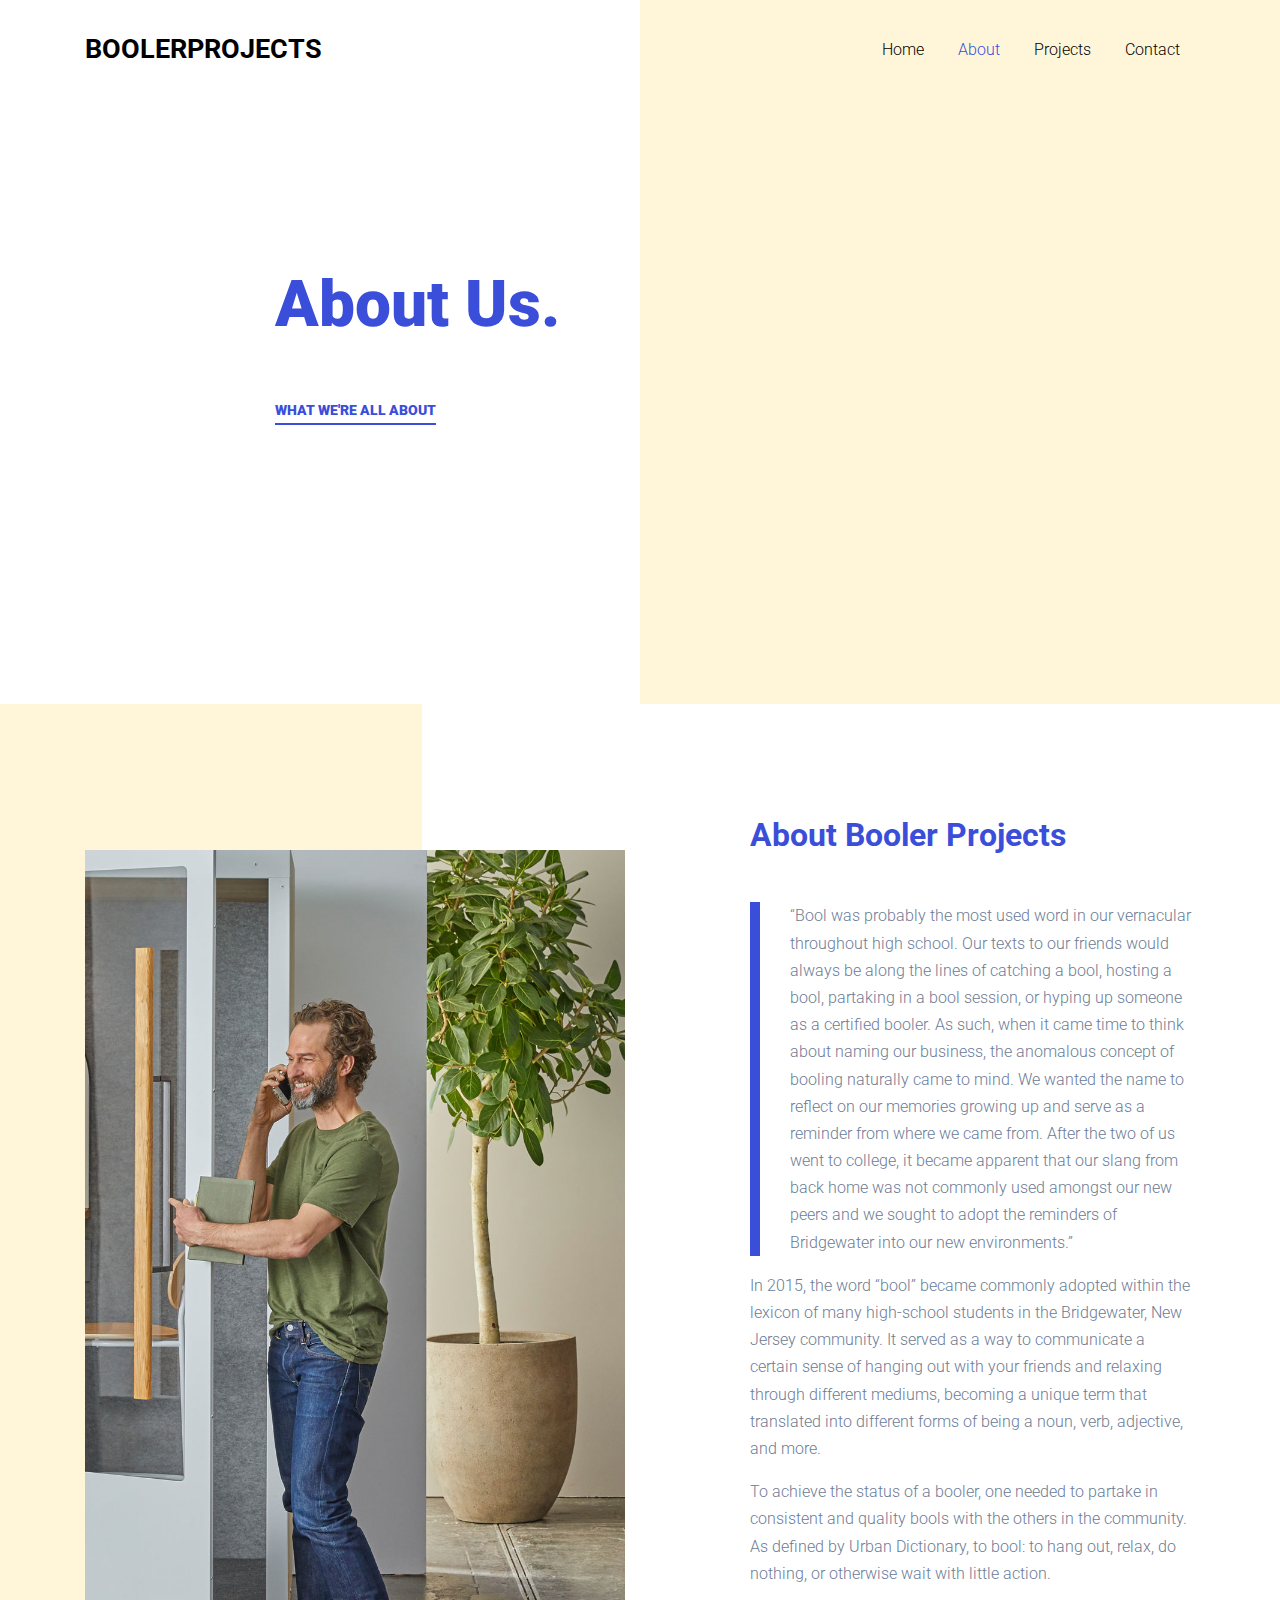
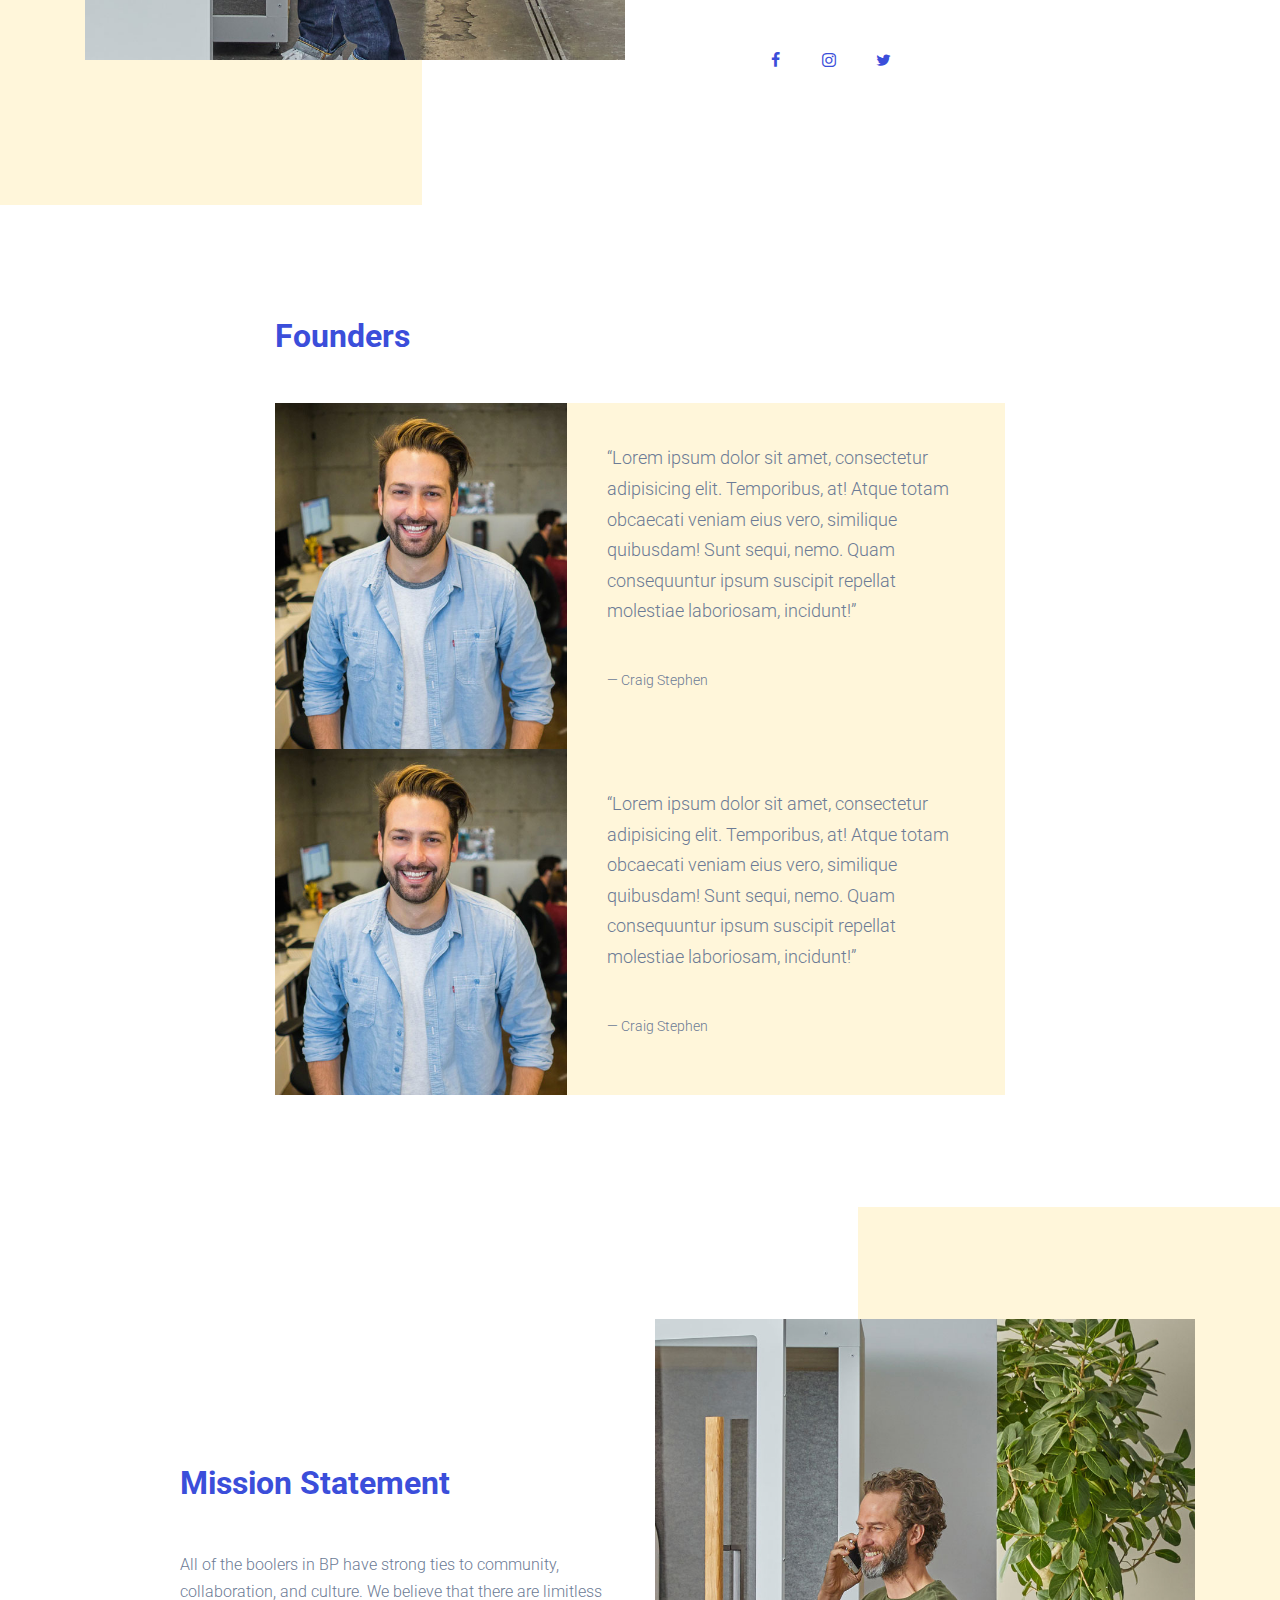
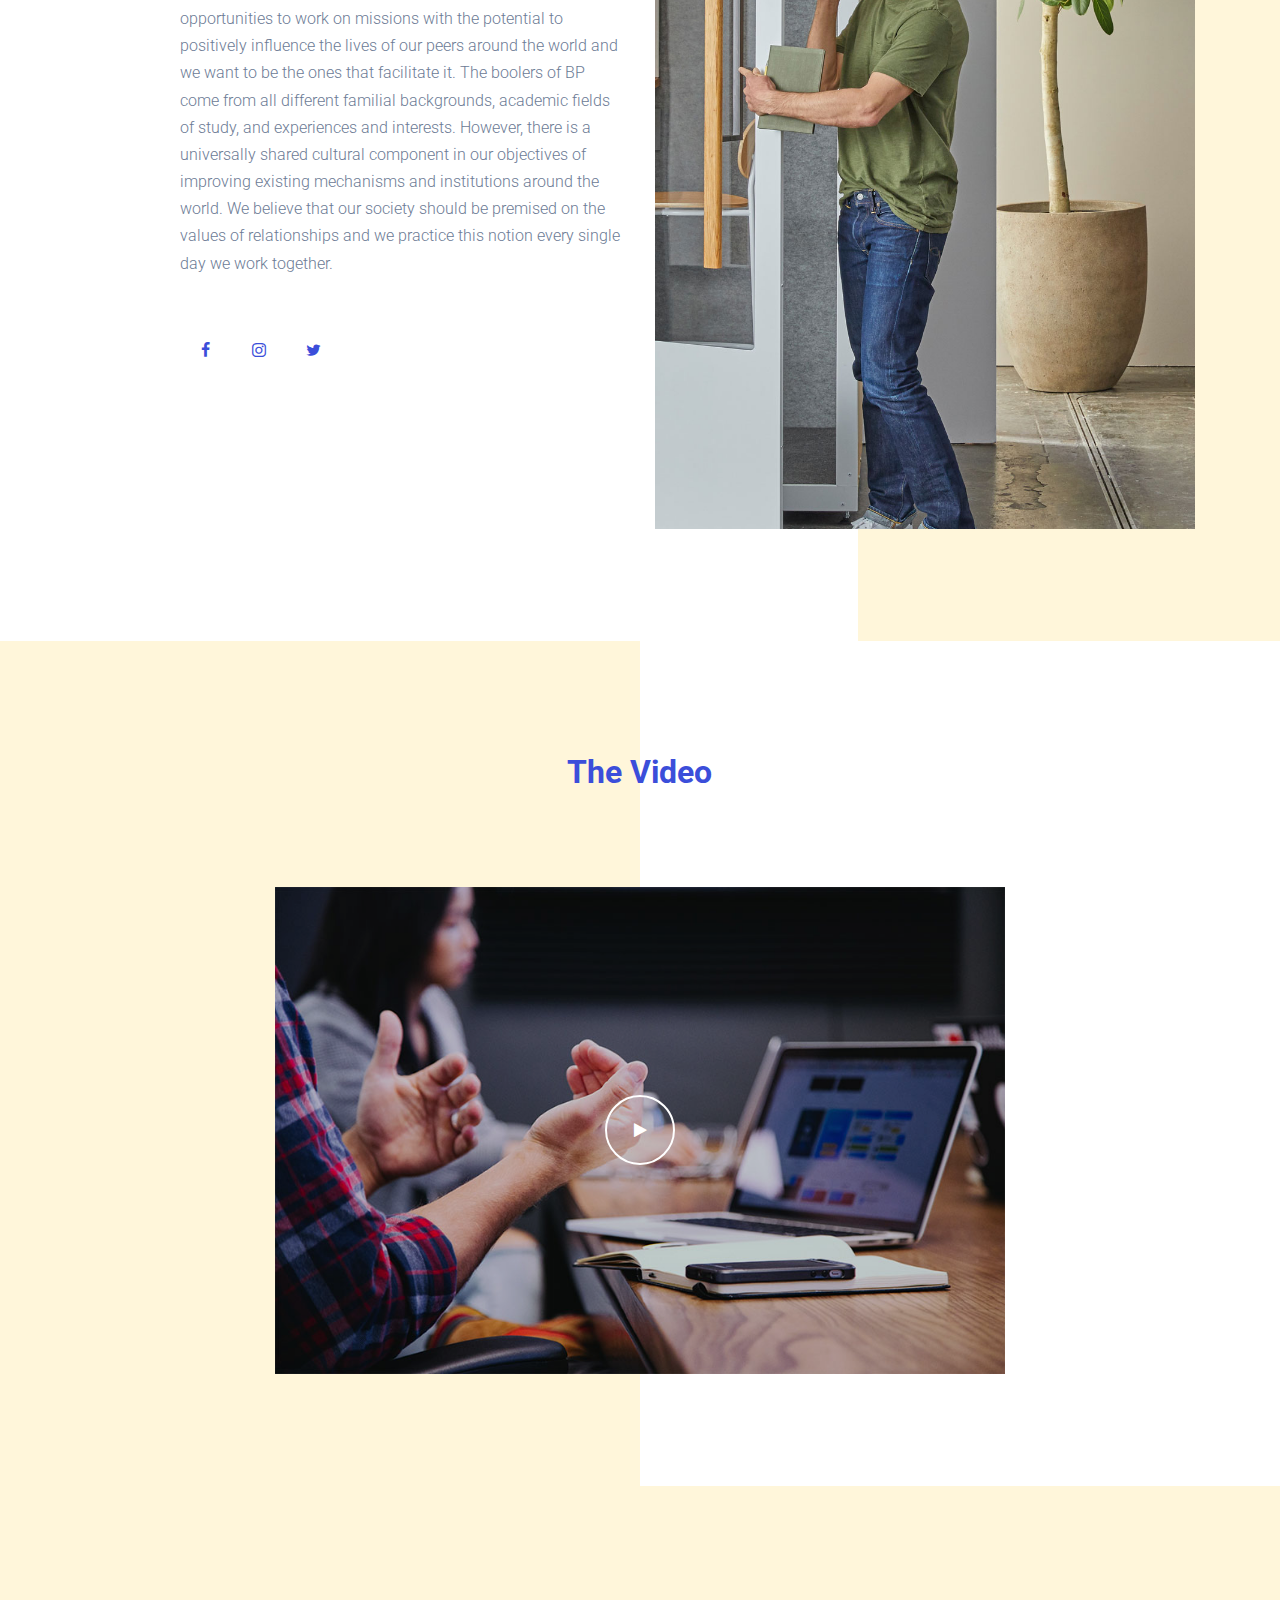
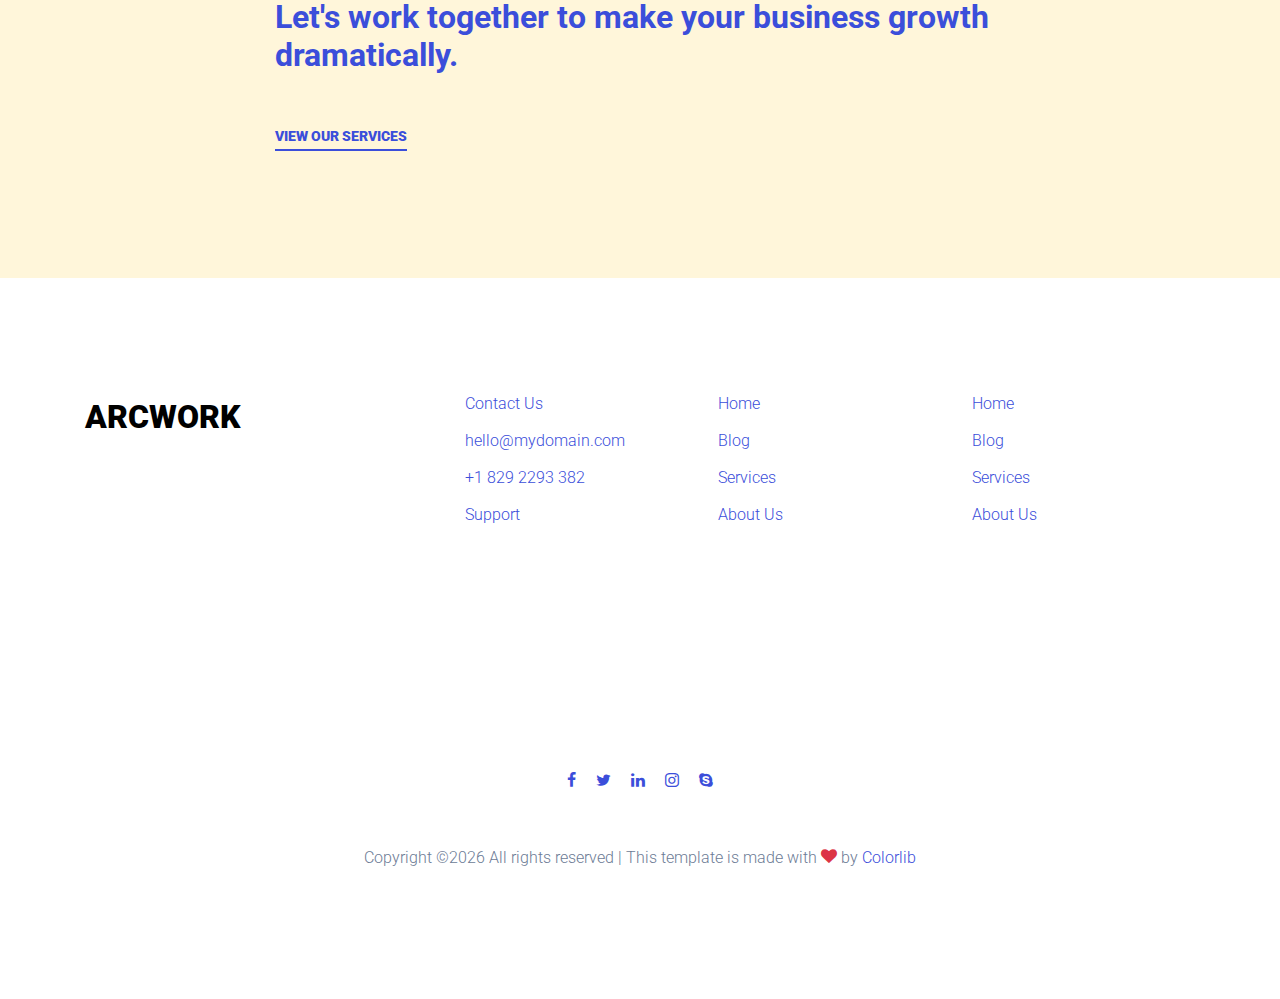
==== about.html @ 78468b22 "checking formatting on about page" ====
<!doctype html>
<html lang="en">

  <head>
    <title>Booler Projects</title>
    <meta charset="utf-8">
    <meta name="viewport" content="width=device-width, initial-scale=1, shrink-to-fit=no">

    <link href="https://fonts.googleapis.com/css?family=Roboto:300,400,700,900" rel="stylesheet">

    <link rel="stylesheet" href="fonts/icomoon/style.css">

    <link rel="stylesheet" href="css/bootstrap.min.css">
    <link rel="stylesheet" href="css/bootstrap-datepicker.css">
    <link rel="stylesheet" href="css/jquery.fancybox.min.css">
    <link rel="stylesheet" href="css/owl.carousel.min.css">
    <link rel="stylesheet" href="css/owl.theme.default.min.css">
    <link rel="stylesheet" href="fonts/flaticon/font/flaticon.css">
    <link rel="stylesheet" href="css/aos.css">

    <!-- MAIN CSS -->
    <link rel="stylesheet" href="css/style.css">

  </head>

  <body data-spy="scroll" data-target=".site-navbar-target" data-offset="300">

    
    <div class="site-wrap" id="home-section">

      <div class="site-mobile-menu site-navbar-target">
        <div class="site-mobile-menu-header">
          <div class="site-mobile-menu-close mt-3">
            <span class="icon-close2 js-menu-toggle"></span>
          </div>
        </div>
        <div class="site-mobile-menu-body"></div>
      </div>



      <header class="site-navbar site-navbar-target" role="banner">

        <div class="container">
          <div class="row align-items-center position-relative">

            <div class="col-3 ">
              <div class="site-logo">
                <a href="index.html" class="font-weight-bold">BoolerProjects</a>
              </div>
            </div>

            <div class="col-9  text-right">
              

              <span class="d-inline-block d-lg-none"><a href="#" class="text-primary site-menu-toggle js-menu-toggle py-5"><span class="icon-menu h3 text-primary"></span></a></span>

              

              <nav class="site-navigation text-right ml-auto d-none d-lg-block" role="navigation">
                <ul class="site-menu main-menu js-clone-nav ml-auto ">
                  <li><a href="index.html" class="nav-link">Home</a></li>
                  <li class="active"><a href="about.html" class="nav-link">About</a></li>
                  <li><a href="projects.html" class="nav-link">Projects</a></li>
                  <li><a href="contact.html" class="nav-link">Contact</a></li>
                </ul>
              </nav>
            </div>

            
          </div>
        </div>

      </header>

    <div class="ftco-blocks-cover-1">
      <div class="site-section-cover half-bg">
        <div class="container">
          <div class="row align-items-center justify-content-center">
            <div class="col-lg-8">
              <h1 class="mb-5 text-primary font-weight-bold"  data-aos="fade-up">About Us.</h1>
              <p data-aos="fade-up" data-aos-delay="100"><a href="#" class="more-29291">What We're All About</a></p>
            </div>
          </div>
        </div>
      </div>
    </div>

    <div class="site-section about-me bg-left-third">
     <div class="container">
       <div class="row align-items-center">
         <div class="col-md-6 mb-5 mb-md-0">
           <img src="images/about_1.jpg" alt="Image" class="img-fluid">
         </div>
         <div class="col-md-5 ml-auto">
           <h2 class="text-primary mb-5 font-weight-bold">About Booler Projects</h2>
           <blockquote class="quote-29281">
            <p>
              “Bool was probably the most used word in our vernacular throughout high school. Our texts to our friends would always be along the lines of catching a bool, hosting a bool, partaking in a bool session, or hyping up someone as a certified booler. As such, when it came time to think about naming our business, the anomalous concept of booling naturally came to mind. We wanted the name to reflect on our memories growing up and serve as a reminder from where we came from. After the two of us went to college, it became apparent that our slang from back home was not commonly used amongst our new peers and we sought to adopt the reminders of Bridgewater into our new environments.”

            </p>
           </blockquote>
           <p>
            In 2015, the word “bool” became commonly adopted within the lexicon of many high-school students in the Bridgewater, New Jersey community. It served as a way to communicate a certain sense of hanging out with your friends and relaxing through different mediums, becoming a unique term that translated into different forms of being a noun, verb, adjective, and more.
           </p>
           <p>
            To achieve the status of a booler, one needed to partake in consistent and quality bools with the others in the community. As defined by Urban Dictionary, to bool: to hang out, relax, do nothing, or otherwise wait with little action.
           </p>

           <div class="social_29128 white mt-5">
            <a href="#"><span class="icon-facebook"></span></a>  
            <a href="#"><span class="icon-instagram"></span></a>  
            <a href="#"><span class="icon-twitter"></span></a>  
           </div>
         </div>
       </div>
     </div>
   </div>

   <div class="site-section">
    <div class="container">

      <div class="row justify-content-center">
        <div class="col-md-8">
          
          <h2 class="text-primary mb-5 font-weight-bold">Founders</h2>


            <div class="d-md-flex testimony-29101 align-items-stretch">
              <div class="image" style="background-image: url('images/testimony_person_1.jpg');"></div>
              <div class="text">
                <blockquote>
                  <p>&ldquo;Lorem ipsum dolor sit amet, consectetur adipisicing elit. Temporibus, at! Atque totam obcaecati veniam eius vero, similique quibusdam! Sunt sequi, nemo. Quam consequuntur ipsum suscipit repellat molestiae laboriosam, incidunt!&rdquo;</p>

                  <div class="author">&mdash; Craig Stephen</div>
                </blockquote>
              </div>
            </div>  

            <div class="d-md-flex testimony-29101 align-items-stretch">
              <div class="image" style="background-image: url('images/testimony_person_1.jpg');"></div>
              <div class="text">
                <blockquote>
                  <p>&ldquo;Lorem ipsum dolor sit amet, consectetur adipisicing elit. Temporibus, at! Atque totam obcaecati veniam eius vero, similique quibusdam! Sunt sequi, nemo. Quam consequuntur ipsum suscipit repellat molestiae laboriosam, incidunt!&rdquo;</p>

                  <div class="author">&mdash; Craig Stephen</div>
                </blockquote>
              </div>
            </div>  


          
        </div>
      </div>

      
    </div>
  </div>

   <div class="site-section about-me bg-right-third">
    <div class="container">
      <div class="row align-items-center">
        <div class="col-md-5 ml-auto">
          <h2 class="text-primary mb-5 font-weight-bold">Mission Statement</h2>
          <p>
            All of the boolers in BP have strong ties to community, collaboration, and culture. We believe that there are limitless opportunities to work on missions with the potential to positively influence the lives of our peers around the world and we want to be the ones that facilitate it. The boolers of BP come from all different familial backgrounds, academic fields of study, and experiences and interests. However, there is a universally shared cultural component in our objectives of improving existing mechanisms and institutions around the world. We believe that our society should be premised on the values of relationships and we practice this notion every single day we work together.
          </p>

          <div class="social_29128 white mt-5">
           <a href="#"><span class="icon-facebook"></span></a>  
           <a href="#"><span class="icon-instagram"></span></a>  
           <a href="#"><span class="icon-twitter"></span></a>  
          </div>
        </div>
        <div class="col-md-6 mb-5 mb-md-0">
          <img src="images/about_1.jpg" alt="Image" class="img-fluid">
        </div>
      </div>
    </div>
  </div>
  

    <div class="site-section bg-left-half">
      <div class="container">
        <div class="row mb-5 ">
          <div class="col-md-7 text-center mx-auto">
            <h2 class="text-primary mb-5 font-weight-bold">The Video</h2>
          </div>
        </div>
        <div class="row justify-content-center">
          <div class="col-md-8">

            <a href="https://vimeo.com/191947042" data-fancybox  class="btn-video_38929">
              <span><span class="icon-play"></span></span>
              <img src="images/img_1.jpg" alt="Image" class="img-fluid">
            </a>
          </div>
        </div>
      </div>
    </div>



    
    <div class="site-section bg-tertiary">
      <div class="container">
        <div class="row justify-content-center">
          <div class="col-md-8">
            <h2 class="text-primary mb-5 font-weight-bold">Let's work together to make your business growth dramatically.</h2>
            <p><a href="#" class="more-29291">View Our Services</a></p>    
          </div>
        </div>
      </div>
    </div>

    <div class="footer site-section">
      <div class="container">
        <div class="row">
          <div class="col-md-3">
            <div class="site-logo-footer">
              <a href="index.html">ArcWork</a>
            </div> 
          </div>
          <div class="col-md-8 ml-auto">
            <div class="row">
              <div class="col-md-4 ml-auto">
                <ul class="list-unstyled links">
                  <li><a href="#">Contact Us</a></li>
                  <li><a href="#">hello@mydomain.com</a></li>
                  <li><a href="#">+1 829 2293 382</a></li>
                  <li><a href="#">Support</a></li>
                </ul>
              </div>
              <div class="col-md-4">
                <ul class="list-unstyled links">
                  <li><a href="#">Home</a></li>
                  <li><a href="#">Blog</a></li>
                  <li><a href="#">Services</a></li>
                  <li><a href="#">About Us</a></li>
                </ul>
              </div>
              <div class="col-md-4">
                <ul class="list-unstyled links">
                  <li><a href="#">Home</a></li>
                  <li><a href="#">Blog</a></li>
                  <li><a href="#">Services</a></li>
                  <li><a href="#">About Us</a></li>
                </ul>
              </div>
            </div>
          </div>
        </div>
      </div>
    </div>

    <div class="site-section">
      <div class="container">
        <div class="row mb-4 text-center">
          <div class="col">
            <a href="#"><span class="m-2 icon-facebook"></span></a>
            <a href="#"><span class="m-2 icon-twitter"></span></a>
            <a href="#"><span class="m-2 icon-linkedin"></span></a>
            <a href="#"><span class="m-2 icon-instagram"></span></a>
            <a href="#"><span class="m-2 icon-skype"></span></a>
          </div>
        </div>
        <div class="row mt-5 justify-content-center">
          <div class="col-md-7 text-center">
            <p>
            <!-- Link back to Colorlib can't be removed. Template is licensed under CC BY 3.0. -->
            Copyright &copy;<script>document.write(new Date().getFullYear());</script> All rights reserved | This template is made with <i class="icon-heart text-danger" aria-hidden="true"></i> by <a href="https://colorlib.com" target="_blank" >Colorlib</a>
            <!-- Link back to Colorlib can't be removed. Template is licensed under CC BY 3.0. -->
            </p>
          </div>
        </div>
      </div>
    </div>

    

    </div>

    <script src="js/jquery-3.3.1.min.js"></script>
    <script src="js/jquery-migrate-3.0.0.js"></script>
    <script src="js/popper.min.js"></script>
    <script src="js/bootstrap.min.js"></script>
    <script src="js/owl.carousel.min.js"></script>
    <script src="js/jquery.sticky.js"></script>
    <script src="js/jquery.waypoints.min.js"></script>
    <script src="js/jquery.animateNumber.min.js"></script>
    <script src="js/jquery.fancybox.min.js"></script>
    <script src="js/jquery.stellar.min.js"></script>
    <script src="js/jquery.easing.1.3.js"></script>
    <script src="js/bootstrap-datepicker.min.js"></script>
    <script src="js/isotope.pkgd.min.js"></script>
    <script src="js/aos.js"></script>
  

    <script src="js/typed.js"></script>
            <script>
            var typed = new Typed('.typed-words', {
            strings: ["Business"," Startups"," Organization", " Company"],
            typeSpeed: 80,
            backSpeed: 80,
            backDelay: 4000,
            startDelay: 1000,
            loop: true,
            showCursor: true
            });
            </script>


    <script src="js/main.js"></script>

  </body>

</html>
---- fonts/icomoon/style.css ----
@font-face {
  font-family: 'icomoon';
  src:  url('fonts/icomoon.eot?10si43');
  src:  url('fonts/icomoon.eot?10si43#iefix') format('embedded-opentype'),
    url('fonts/icomoon.ttf?10si43') format('truetype'),
    url('fonts/icomoon.woff?10si43') format('woff'),
    url('fonts/icomoon.svg?10si43#icomoon') format('svg');
  font-weight: normal;
  font-style: normal;
}

[class^="icon-"], [class*=" icon-"] {
  /* use !important to prevent issues with browser extensions that change fonts */
  font-family: 'icomoon' !important;
  speak: none;
  font-style: normal;
  font-weight: normal;
  font-variant: normal;
  text-transform: none;
  line-height: 1;

  /* Better Font Rendering =========== */
  -webkit-font-smoothing: antialiased;
  -moz-osx-font-smoothing: grayscale;
}

.icon-asterisk:before {
  content: "\f069";
}
.icon-plus:before {
  content: "\f067";
}
.icon-question:before {
  content: "\f128";
}
.icon-minus:before {
  content: "\f068";
}
.icon-glass:before {
  content: "\f000";
}
.icon-music:before {
  content: "\f001";
}
.icon-search:before {
  content: "\f002";
}
.icon-envelope-o:before {
  content: "\f003";
}
.icon-heart:before {
  content: "\f004";
}
.icon-star:before {
  content: "\f005";
}
.icon-star-o:before {
  content: "\f006";
}
.icon-user:before {
  content: "\f007";
}
.icon-film:before {
  content: "\f008";
}
.icon-th-large:before {
  content: "\f009";
}
.icon-th:before {
  content: "\f00a";
}
.icon-th-list:before {
  content: "\f00b";
}
.icon-check:before {
  content: "\f00c";
}
.icon-close:before {
  content: "\f00d";
}
.icon-remove:before {
  content: "\f00d";
}
.icon-times:before {
  content: "\f00d";
}
.icon-search-plus:before {
  content: "\f00e";
}
.icon-search-minus:before {
  content: "\f010";
}
.icon-power-off:before {
  content: "\f011";
}
.icon-signal:before {
  content: "\f012";
}
.icon-cog:before {
  content: "\f013";
}
.icon-gear:before {
  content: "\f013";
}
.icon-trash-o:before {
  content: "\f014";
}
.icon-home:before {
  content: "\f015";
}
.icon-file-o:before {
  content: "\f016";
}
.icon-clock-o:before {
  content: "\f017";
}
.icon-road:before {
  content: "\f018";
}
.icon-download:before {
  content: "\f019";
}
.icon-arrow-circle-o-down:before {
  content: "\f01a";
}
.icon-arrow-circle-o-up:before {
  content: "\f01b";
}
.icon-inbox:before {
  content: "\f01c";
}
.icon-play-circle-o:before {
  content: "\f01d";
}
.icon-repeat:before {
  content: "\f01e";
}
.icon-rotate-right:before {
  content: "\f01e";
}
.icon-refresh:before {
  content: "\f021";
}
.icon-list-alt:before {
  content: "\f022";
}
.icon-lock:before {
  content: "\f023";
}
.icon-flag:before {
  content: "\f024";
}
.icon-headphones:before {
  content: "\f025";
}
.icon-volume-off:before {
  content: "\f026";
}
.icon-volume-down:before {
  content: "\f027";
}
.icon-volume-up:before {
  content: "\f028";
}
.icon-qrcode:before {
  content: "\f029";
}
.icon-barcode:before {
  content: "\f02a";
}
.icon-tag:before {
  content: "\f02b";
}
.icon-tags:before {
  content: "\f02c";
}
.icon-book:before {
  content: "\f02d";
}
.icon-bookmark:before {
  content: "\f02e";
}
.icon-print:before {
  content: "\f02f";
}
.icon-camera:before {
  content: "\f030";
}
.icon-font:before {
  content: "\f031";
}
.icon-bold:before {
  content: "\f032";
}
.icon-italic:before {
  content: "\f033";
}
.icon-text-height:before {
  content: "\f034";
}
.icon-text-width:before {
  content: "\f035";
}
.icon-align-left:before {
  content: "\f036";
}
.icon-align-center:before {
  content: "\f037";
}
.icon-align-right:before {
  content: "\f038";
}
.icon-align-justify:before {
  content: "\f039";
}
.icon-list:before {
  content: "\f03a";
}
.icon-dedent:before {
  content: "\f03b";
}
.icon-outdent:before {
  content: "\f03b";
}
.icon-indent:before {
  content: "\f03c";
}
.icon-video-camera:before {
  content: "\f03d";
}
.icon-image:before {
  content: "\f03e";
}
.icon-photo:before {
  content: "\f03e";
}
.icon-picture-o:before {
  content: "\f03e";
}
.icon-pencil:before {
  content: "\f040";
}
.icon-map-marker:before {
  content: "\f041";
}
.icon-adjust:before {
  content: "\f042";
}
.icon-tint:before {
  content: "\f043";
}
.icon-edit:before {
  content: "\f044";
}
.icon-pencil-square-o:before {
  content: "\f044";
}
.icon-share-square-o:before {
  content: "\f045";
}
.icon-check-square-o:before {
  content: "\f046";
}
.icon-arrows:before {
  content: "\f047";
}
.icon-step-backward:before {
  content: "\f048";
}
.icon-fast-backward:before {
  content: "\f049";
}
.icon-backward:before {
  content: "\f04a";
}
.icon-play:before {
  content: "\f04b";
}
.icon-pause:before {
  content: "\f04c";
}
.icon-stop:before {
  content: "\f04d";
}
.icon-forward:before {
  content: "\f04e";
}
.icon-fast-forward:before {
  content: "\f050";
}
.icon-step-forward:before {
  content: "\f051";
}
.icon-eject:before {
  content: "\f052";
}
.icon-chevron-left:before {
  content: "\f053";
}
.icon-chevron-right:before {
  content: "\f054";
}
.icon-plus-circle:before {
  content: "\f055";
}
.icon-minus-circle:before {
  content: "\f056";
}
.icon-times-circle:before {
  content: "\f057";
}
.icon-check-circle:before {
  content: "\f058";
}
.icon-question-circle:before {
  content: "\f059";
}
.icon-info-circle:before {
  content: "\f05a";
}
.icon-crosshairs:before {
  content: "\f05b";
}
.icon-times-circle-o:before {
  content: "\f05c";
}
.icon-check-circle-o:before {
  content: "\f05d";
}
.icon-ban:before {
  content: "\f05e";
}
.icon-arrow-left:before {
  content: "\f060";
}
.icon-arrow-right:before {
  content: "\f061";
}
.icon-arrow-up:before {
  content: "\f062";
}
.icon-arrow-down:before {
  content: "\f063";
}
.icon-mail-forward:before {
  content: "\f064";
}
.icon-share:before {
  content: "\f064";
}
.icon-expand:before {
  content: "\f065";
}
.icon-compress:before {
  content: "\f066";
}
.icon-exclamation-circle:before {
  content: "\f06a";
}
.icon-gift:before {
  content: "\f06b";
}
.icon-leaf:before {
  content: "\f06c";
}
.icon-fire:before {
  content: "\f06d";
}
.icon-eye:before {
  content: "\f06e";
}
.icon-eye-slash:before {
  content: "\f070";
}
.icon-exclamation-triangle:before {
  content: "\f071";
}
.icon-warning:before {
  content: "\f071";
}
.icon-plane:before {
  content: "\f072";
}
.icon-calendar:before {
  content: "\f073";
}
.icon-random:before {
  content: "\f074";
}
.icon-comment:before {
  content: "\f075";
}
.icon-magnet:before {
  content: "\f076";
}
.icon-chevron-up:before {
  content: "\f077";
}
.icon-chevron-down:before {
  content: "\f078";
}
.icon-retweet:before {
  content: "\f079";
}
.icon-shopping-cart:before {
  content: "\f07a";
}
.icon-folder:before {
  content: "\f07b";
}
.icon-folder-open:before {
  content: "\f07c";
}
.icon-arrows-v:before {
  content: "\f07d";
}
.icon-arrows-h:before {
  content: "\f07e";
}
.icon-bar-chart:before {
  content: "\f080";
}
.icon-bar-chart-o:before {
  content: "\f080";
}
.icon-twitter-square:before {
  content: "\f081";
}
.icon-facebook-square:before {
  content: "\f082";
}
.icon-camera-retro:before {
  content: "\f083";
}
.icon-key:before {
  content: "\f084";
}
.icon-cogs:before {
  content: "\f085";
}
.icon-gears:before {
  content: "\f085";
}
.icon-comments:before {
  content: "\f086";
}
.icon-thumbs-o-up:before {
  content: "\f087";
}
.icon-thumbs-o-down:before {
  content: "\f088";
}
.icon-star-half:before {
  content: "\f089";
}
.icon-heart-o:before {
  content: "\f08a";
}
.icon-sign-out:before {
  content: "\f08b";
}
.icon-linkedin-square:before {
  content: "\f08c";
}
.icon-thumb-tack:before {
  content: "\f08d";
}
.icon-external-link:before {
  content: "\f08e";
}
.icon-sign-in:before {
  content: "\f090";
}
.icon-trophy:before {
  content: "\f091";
}
.icon-github-square:before {
  content: "\f092";
}
.icon-upload:before {
  content: "\f093";
}
.icon-lemon-o:before {
  content: "\f094";
}
.icon-phone:before {
  content: "\f095";
}
.icon-square-o:before {
  content: "\f096";
}
.icon-bookmark-o:before {
  content: "\f097";
}
.icon-phone-square:before {
  content: "\f098";
}
.icon-twitter:before {
  content: "\f099";
}
.icon-facebook:before {
  content: "\f09a";
}
.icon-facebook-f:before {
  content: "\f09a";
}
.icon-github:before {
  content: "\f09b";
}
.icon-unlock:before {
  content: "\f09c";
}
.icon-credit-card:before {
  content: "\f09d";
}
.icon-feed:before {
  content: "\f09e";
}
.icon-rss:before {
  content: "\f09e";
}
.icon-hdd-o:before {
  content: "\f0a0";
}
.icon-bullhorn:before {
  content: "\f0a1";
}
.icon-bell-o:before {
  content: "\f0a2";
}
.icon-certificate:before {
  content: "\f0a3";
}
.icon-hand-o-right:before {
  content: "\f0a4";
}
.icon-hand-o-left:before {
  content: "\f0a5";
}
.icon-hand-o-up:before {
  content: "\f0a6";
}
.icon-hand-o-down:before {
  content: "\f0a7";
}
.icon-arrow-circle-left:before {
  content: "\f0a8";
}
.icon-arrow-circle-right:before {
  content: "\f0a9";
}
.icon-arrow-circle-up:before {
  content: "\f0aa";
}
.icon-arrow-circle-down:before {
  content: "\f0ab";
}
.icon-globe:before {
  content: "\f0ac";
}
.icon-wrench:before {
  content: "\f0ad";
}
.icon-tasks:before {
  content: "\f0ae";
}
.icon-filter:before {
  content: "\f0b0";
}
.icon-briefcase:before {
  content: "\f0b1";
}
.icon-arrows-alt:before {
  content: "\f0b2";
}
.icon-group:before {
  content: "\f0c0";
}
.icon-users:before {
  content: "\f0c0";
}
.icon-chain:before {
  content: "\f0c1";
}
.icon-link:before {
  content: "\f0c1";
}
.icon-cloud:before {
  content: "\f0c2";
}
.icon-flask:before {
  content: "\f0c3";
}
.icon-cut:before {
  content: "\f0c4";
}
.icon-scissors:before {
  content: "\f0c4";
}
.icon-copy:before {
  content: "\f0c5";
}
.icon-files-o:before {
  content: "\f0c5";
}
.icon-paperclip:before {
  content: "\f0c6";
}
.icon-floppy-o:before {
  content: "\f0c7";
}
.icon-save:before {
  content: "\f0c7";
}
.icon-square:before {
  content: "\f0c8";
}
.icon-bars:before {
  content: "\f0c9";
}
.icon-navicon:before {
  content: "\f0c9";
}
.icon-reorder:before {
  content: "\f0c9";
}
.icon-list-ul:before {
  content: "\f0ca";
}
.icon-list-ol:before {
  content: "\f0cb";
}
.icon-strikethrough:before {
  content: "\f0cc";
}
.icon-underline:before {
  content: "\f0cd";
}
.icon-table:before {
  content: "\f0ce";
}
.icon-magic:before {
  content: "\f0d0";
}
.icon-truck:before {
  content: "\f0d1";
}
.icon-pinterest:before {
  content: "\f0d2";
}
.icon-pinterest-square:before {
  content: "\f0d3";
}
.icon-google-plus-square:before {
  content: "\f0d4";
}
.icon-google-plus:before {
  content: "\f0d5";
}
.icon-money:before {
  content: "\f0d6";
}
.icon-caret-down:before {
  content: "\f0d7";
}
.icon-caret-up:before {
  content: "\f0d8";
}
.icon-caret-left:before {
  content: "\f0d9";
}
.icon-caret-right:before {
  content: "\f0da";
}
.icon-columns:before {
  content: "\f0db";
}
.icon-sort:before {
  content: "\f0dc";
}
.icon-unsorted:before {
  content: "\f0dc";
}
.icon-sort-desc:before {
  content: "\f0dd";
}
.icon-sort-down:before {
  content: "\f0dd";
}
.icon-sort-asc:before {
  content: "\f0de";
}
.icon-sort-up:before {
  content: "\f0de";
}
.icon-envelope:before {
  content: "\f0e0";
}
.icon-linkedin:before {
  content: "\f0e1";
}
.icon-rotate-left:before {
  content: "\f0e2";
}
.icon-undo:before {
  content: "\f0e2";
}
.icon-gavel:before {
  content: "\f0e3";
}
.icon-legal:before {
  content: "\f0e3";
}
.icon-dashboard:before {
  content: "\f0e4";
}
.icon-tachometer:before {
  content: "\f0e4";
}
.icon-comment-o:before {
  content: "\f0e5";
}
.icon-comments-o:before {
  content: "\f0e6";
}
.icon-bolt:before {
  content: "\f0e7";
}
.icon-flash:before {
  content: "\f0e7";
}
.icon-sitemap:before {
  content: "\f0e8";
}
.icon-umbrella:before {
  content: "\f0e9";
}
.icon-clipboard:before {
  content: "\f0ea";
}
.icon-paste:before {
  content: "\f0ea";
}
.icon-lightbulb-o:before {
  content: "\f0eb";
}
.icon-exchange:before {
  content: "\f0ec";
}
.icon-cloud-download:before {
  content: "\f0ed";
}
.icon-cloud-upload:before {
  content: "\f0ee";
}
.icon-user-md:before {
  content: "\f0f0";
}
.icon-stethoscope:before {
  content: "\f0f1";
}
.icon-suitcase:before {
  content: "\f0f2";
}
.icon-bell:before {
  content: "\f0f3";
}
.icon-coffee:before {
  content: "\f0f4";
}
.icon-cutlery:before {
  content: "\f0f5";
}
.icon-file-text-o:before {
  content: "\f0f6";
}
.icon-building-o:before {
  content: "\f0f7";
}
.icon-hospital-o:before {
  content: "\f0f8";
}
.icon-ambulance:before {
  content: "\f0f9";
}
.icon-medkit:before {
  content: "\f0fa";
}
.icon-fighter-jet:before {
  content: "\f0fb";
}
.icon-beer:before {
  content: "\f0fc";
}
.icon-h-square:before {
  content: "\f0fd";
}
.icon-plus-square:before {
  content: "\f0fe";
}
.icon-angle-double-left:before {
  content: "\f100";
}
.icon-angle-double-right:before {
  content: "\f101";
}
.icon-angle-double-up:before {
  content: "\f102";
}
.icon-angle-double-down:before {
  content: "\f103";
}
.icon-angle-left:before {
  content: "\f104";
}
.icon-angle-right:before {
  content: "\f105";
}
.icon-angle-up:before {
  content: "\f106";
}
.icon-angle-down:before {
  content: "\f107";
}
.icon-desktop:before {
  content: "\f108";
}
.icon-laptop:before {
  content: "\f109";
}
.icon-tablet:before {
  content: "\f10a";
}
.icon-mobile:before {
  content: "\f10b";
}
.icon-mobile-phone:before {
  content: "\f10b";
}
.icon-circle-o:before {
  content: "\f10c";
}
.icon-quote-left:before {
  content: "\f10d";
}
.icon-quote-right:before {
  content: "\f10e";
}
.icon-spinner:before {
  content: "\f110";
}
.icon-circle:before {
  content: "\f111";
}
.icon-mail-reply:before {
  content: "\f112";
}
.icon-reply:before {
  content: "\f112";
}
.icon-github-alt:before {
  content: "\f113";
}
.icon-folder-o:before {
  content: "\f114";
}
.icon-folder-open-o:before {
  content: "\f115";
}
.icon-smile-o:before {
  content: "\f118";
}
.icon-frown-o:before {
  content: "\f119";
}
.icon-meh-o:before {
  content: "\f11a";
}
.icon-gamepad:before {
  content: "\f11b";
}
.icon-keyboard-o:before {
  content: "\f11c";
}
.icon-flag-o:before {
  content: "\f11d";
}
.icon-flag-checkered:before {
  content: "\f11e";
}
.icon-terminal:before {
  content: "\f120";
}
.icon-code:before {
  content: "\f121";
}
.icon-mail-reply-all:before {
  content: "\f122";
}
.icon-reply-all:before {
  content: "\f122";
}
.icon-star-half-empty:before {
  content: "\f123";
}
.icon-star-half-full:before {
  content: "\f123";
}
.icon-star-half-o:before {
  content: "\f123";
}
.icon-location-arrow:before {
  content: "\f124";
}
.icon-crop:before {
  content: "\f125";
}
.icon-code-fork:before {
  content: "\f126";
}
.icon-chain-broken:before {
  content: "\f127";
}
.icon-unlink:before {
  content: "\f127";
}
.icon-info:before {
  content: "\f129";
}
.icon-exclamation:before {
  content: "\f12a";
}
.icon-superscript:before {
  content: "\f12b";
}
.icon-subscript:before {
  content: "\f12c";
}
.icon-eraser:before {
  content: "\f12d";
}
.icon-puzzle-piece:before {
  content: "\f12e";
}
.icon-microphone:before {
  content: "\f130";
}
.icon-microphone-slash:before {
  content: "\f131";
}
.icon-shield:before {
  content: "\f132";
}
.icon-calendar-o:before {
  content: "\f133";
}
.icon-fire-extinguisher:before {
  content: "\f134";
}
.icon-rocket:before {
  content: "\f135";
}
.icon-maxcdn:before {
  content: "\f136";
}
.icon-chevron-circle-left:before {
  content: "\f137";
}
.icon-chevron-circle-right:before {
  content: "\f138";
}
.icon-chevron-circle-up:before {
  content: "\f139";
}
.icon-chevron-circle-down:before {
  content: "\f13a";
}
.icon-html5:before {
  content: "\f13b";
}
.icon-css3:before {
  content: "\f13c";
}
.icon-anchor:before {
  content: "\f13d";
}
.icon-unlock-alt:before {
  content: "\f13e";
}
.icon-bullseye:before {
  content: "\f140";
}
.icon-ellipsis-h:before {
  content: "\f141";
}
.icon-ellipsis-v:before {
  content: "\f142";
}
.icon-rss-square:before {
  content: "\f143";
}
.icon-play-circle:before {
  content: "\f144";
}
.icon-ticket:before {
  content: "\f145";
}
.icon-minus-square:before {
  content: "\f146";
}
.icon-minus-square-o:before {
  content: "\f147";
}
.icon-level-up:before {
  content: "\f148";
}
.icon-level-down:before {
  content: "\f149";
}
.icon-check-square:before {
  content: "\f14a";
}
.icon-pencil-square:before {
  content: "\f14b";
}
.icon-external-link-square:before {
  content: "\f14c";
}
.icon-share-square:before {
  content: "\f14d";
}
.icon-compass:before {
  content: "\f14e";
}
.icon-caret-square-o-down:before {
  content: "\f150";
}
.icon-toggle-down:before {
  content: "\f150";
}
.icon-caret-square-o-up:before {
  content: "\f151";
}
.icon-toggle-up:before {
  content: "\f151";
}
.icon-caret-square-o-right:before {
  content: "\f152";
}
.icon-toggle-right:before {
  content: "\f152";
}
.icon-eur:before {
  content: "\f153";
}
.icon-euro:before {
  content: "\f153";
}
.icon-gbp:before {
  content: "\f154";
}
.icon-dollar:before {
  content: "\f155";
}
.icon-usd:before {
  content: "\f155";
}
.icon-inr:before {
  content: "\f156";
}
.icon-rupee:before {
  content: "\f156";
}
.icon-cny:before {
  content: "\f157";
}
.icon-jpy:before {
  content: "\f157";
}
.icon-rmb:before {
  content: "\f157";
}
.icon-yen:before {
  content: "\f157";
}
.icon-rouble:before {
  content: "\f158";
}
.icon-rub:before {
  content: "\f158";
}
.icon-ruble:before {
  content: "\f158";
}
.icon-krw:before {
  content: "\f159";
}
.icon-won:before {
  content: "\f159";
}
.icon-bitcoin:before {
  content: "\f15a";
}
.icon-btc:before {
  content: "\f15a";
}
.icon-file:before {
  content: "\f15b";
}
.icon-file-text:before {
  content: "\f15c";
}
.icon-sort-alpha-asc:before {
  content: "\f15d";
}
.icon-sort-alpha-desc:before {
  content: "\f15e";
}
.icon-sort-amount-asc:before {
  content: "\f160";
}
.icon-sort-amount-desc:before {
  content: "\f161";
}
.icon-sort-numeric-asc:before {
  content: "\f162";
}
.icon-sort-numeric-desc:before {
  content: "\f163";
}
.icon-thumbs-up:before {
  content: "\f164";
}
.icon-thumbs-down:before {
  content: "\f165";
}
.icon-youtube-square:before {
  content: "\f166";
}
.icon-youtube:before {
  content: "\f167";
}
.icon-xing:before {
  content: "\f168";
}
.icon-xing-square:before {
  content: "\f169";
}
.icon-youtube-play:before {
  content: "\f16a";
}
.icon-dropbox:before {
  content: "\f16b";
}
.icon-stack-overflow:before {
  content: "\f16c";
}
.icon-instagram:before {
  content: "\f16d";
}
.icon-flickr:before {
  content: "\f16e";
}
.icon-adn:before {
  content: "\f170";
}
.icon-bitbucket:before {
  content: "\f171";
}
.icon-bitbucket-square:before {
  content: "\f172";
}
.icon-tumblr:before {
  content: "\f173";
}
.icon-tumblr-square:before {
  content: "\f174";
}
.icon-long-arrow-down:before {
  content: "\f175";
}
.icon-long-arrow-up:before {
  content: "\f176";
}
.icon-long-arrow-left:before {
  content: "\f177";
}
.icon-long-arrow-right:before {
  content: "\f178";
}
.icon-apple:before {
  content: "\f179";
}
.icon-windows:before {
  content: "\f17a";
}
.icon-android:before {
  content: "\f17b";
}
.icon-linux:before {
  content: "\f17c";
}
.icon-dribbble:before {
  content: "\f17d";
}
.icon-skype:before {
  content: "\f17e";
}
.icon-foursquare:before {
  content: "\f180";
}
.icon-trello:before {
  content: "\f181";
}
.icon-female:before {
  content: "\f182";
}
.icon-male:before {
  content: "\f183";
}
.icon-gittip:before {
  content: "\f184";
}
.icon-gratipay:before {
  content: "\f184";
}
.icon-sun-o:before {
  content: "\f185";
}
.icon-moon-o:before {
  content: "\f186";
}
.icon-archive:before {
  content: "\f187";
}
.icon-bug:before {
  content: "\f188";
}
.icon-vk:before {
  content: "\f189";
}
.icon-weibo:before {
  content: "\f18a";
}
.icon-renren:before {
  content: "\f18b";
}
.icon-pagelines:before {
  content: "\f18c";
}
.icon-stack-exchange:before {
  content: "\f18d";
}
.icon-arrow-circle-o-right:before {
  content: "\f18e";
}
.icon-arrow-circle-o-left:before {
  content: "\f190";
}
.icon-caret-square-o-left:before {
  content: "\f191";
}
.icon-toggle-left:before {
  content: "\f191";
}
.icon-dot-circle-o:before {
  content: "\f192";
}
.icon-wheelchair:before {
  content: "\f193";
}
.icon-vimeo-square:before {
  content: "\f194";
}
.icon-try:before {
  content: "\f195";
}
.icon-turkish-lira:before {
  content: "\f195";
}
.icon-plus-square-o:before {
  content: "\f196";
}
.icon-space-shuttle:before {
  content: "\f197";
}
.icon-slack:before {
  content: "\f198";
}
.icon-envelope-square:before {
  content: "\f199";
}
.icon-wordpress:before {
  content: "\f19a";
}
.icon-openid:before {
  content: "\f19b";
}
.icon-bank:before {
  content: "\f19c";
}
.icon-institution:before {
  content: "\f19c";
}
.icon-university:before {
  content: "\f19c";
}
.icon-graduation-cap:before {
  content: "\f19d";
}
.icon-mortar-board:before {
  content: "\f19d";
}
.icon-yahoo:before {
  content: "\f19e";
}
.icon-google:before {
  content: "\f1a0";
}
.icon-reddit:before {
  content: "\f1a1";
}
.icon-reddit-square:before {
  content: "\f1a2";
}
.icon-stumbleupon-circle:before {
  content: "\f1a3";
}
.icon-stumbleupon:before {
  content: "\f1a4";
}
.icon-delicious:before {
  content: "\f1a5";
}
.icon-digg:before {
  content: "\f1a6";
}
.icon-pied-piper-pp:before {
  content: "\f1a7";
}
.icon-pied-piper-alt:before {
  content: "\f1a8";
}
.icon-drupal:before {
  content: "\f1a9";
}
.icon-joomla:before {
  content: "\f1aa";
}
.icon-language:before {
  content: "\f1ab";
}
.icon-fax:before {
  content: "\f1ac";
}
.icon-building:before {
  content: "\f1ad";
}
.icon-child:before {
  content: "\f1ae";
}
.icon-paw:before {
  content: "\f1b0";
}
.icon-spoon:before {
  content: "\f1b1";
}
.icon-cube:before {
  content: "\f1b2";
}
.icon-cubes:before {
  content: "\f1b3";
}
.icon-behance:before {
  content: "\f1b4";
}
.icon-behance-square:before {
  content: "\f1b5";
}
.icon-steam:before {
  content: "\f1b6";
}
.icon-steam-square:before {
  content: "\f1b7";
}
.icon-recycle:before {
  content: "\f1b8";
}
.icon-automobile:before {
  content: "\f1b9";
}
.icon-car:before {
  content: "\f1b9";
}
.icon-cab:before {
  content: "\f1ba";
}
.icon-taxi:before {
  content: "\f1ba";
}
.icon-tree:before {
  content: "\f1bb";
}
.icon-spotify:before {
  content: "\f1bc";
}
.icon-deviantart:before {
  content: "\f1bd";
}
.icon-soundcloud:before {
  content: "\f1be";
}
.icon-database:before {
  content: "\f1c0";
}
.icon-file-pdf-o:before {
  content: "\f1c1";
}
.icon-file-word-o:before {
  content: "\f1c2";
}
.icon-file-excel-o:before {
  content: "\f1c3";
}
.icon-file-powerpoint-o:before {
  content: "\f1c4";
}
.icon-file-image-o:before {
  content: "\f1c5";
}
.icon-file-photo-o:before {
  content: "\f1c5";
}
.icon-file-picture-o:before {
  content: "\f1c5";
}
.icon-file-archive-o:before {
  content: "\f1c6";
}
.icon-file-zip-o:before {
  content: "\f1c6";
}
.icon-file-audio-o:before {
  content: "\f1c7";
}
.icon-file-sound-o:before {
  content: "\f1c7";
}
.icon-file-movie-o:before {
  content: "\f1c8";
}
.icon-file-video-o:before {
  content: "\f1c8";
}
.icon-file-code-o:before {
  content: "\f1c9";
}
.icon-vine:before {
  content: "\f1ca";
}
.icon-codepen:before {
  content: "\f1cb";
}
.icon-jsfiddle:before {
  content: "\f1cc";
}
.icon-life-bouy:before {
  content: "\f1cd";
}
.icon-life-buoy:before {
  content: "\f1cd";
}
.icon-life-ring:before {
  content: "\f1cd";
}
.icon-life-saver:before {
  content: "\f1cd";
}
.icon-support:before {
  content: "\f1cd";
}
.icon-circle-o-notch:before {
  content: "\f1ce";
}
.icon-ra:before {
  content: "\f1d0";
}
.icon-rebel:before {
  content: "\f1d0";
}
.icon-resistance:before {
  content: "\f1d0";
}
.icon-empire:before {
  content: "\f1d1";
}
.icon-ge:before {
  content: "\f1d1";
}
.icon-git-square:before {
  content: "\f1d2";
}
.icon-git:before {
  content: "\f1d3";
}
.icon-hacker-news:before {
  content: "\f1d4";
}
.icon-y-combinator-square:before {
  content: "\f1d4";
}
.icon-yc-square:before {
  content: "\f1d4";
}
.icon-tencent-weibo:before {
  content: "\f1d5";
}
.icon-qq:before {
  content: "\f1d6";
}
.icon-wechat:before {
  content: "\f1d7";
}
.icon-weixin:before {
  content: "\f1d7";
}
.icon-paper-plane:before {
  content: "\f1d8";
}
.icon-send:before {
  content: "\f1d8";
}
.icon-paper-plane-o:before {
  content: "\f1d9";
}
.icon-send-o:before {
  content: "\f1d9";
}
.icon-history:before {
  content: "\f1da";
}
.icon-circle-thin:before {
  content: "\f1db";
}
.icon-header:before {
  content: "\f1dc";
}
.icon-paragraph:before {
  content: "\f1dd";
}
.icon-sliders:before {
  content: "\f1de";
}
.icon-share-alt:before {
  content: "\f1e0";
}
.icon-share-alt-square:before {
  content: "\f1e1";
}
.icon-bomb:before {
  content: "\f1e2";
}
.icon-futbol-o:before {
  content: "\f1e3";
}
.icon-soccer-ball-o:before {
  content: "\f1e3";
}
.icon-tty:before {
  content: "\f1e4";
}
.icon-binoculars:before {
  content: "\f1e5";
}
.icon-plug:before {
  content: "\f1e6";
}
.icon-slideshare:before {
  content: "\f1e7";
}
.icon-twitch:before {
  content: "\f1e8";
}
.icon-yelp:before {
  content: "\f1e9";
}
.icon-newspaper-o:before {
  content: "\f1ea";
}
.icon-wifi:before {
  content: "\f1eb";
}
.icon-calculator:before {
  content: "\f1ec";
}
.icon-paypal:before {
  content: "\f1ed";
}
.icon-google-wallet:before {
  content: "\f1ee";
}
.icon-cc-visa:before {
  content: "\f1f0";
}
.icon-cc-mastercard:before {
  content: "\f1f1";
}
.icon-cc-discover:before {
  content: "\f1f2";
}
.icon-cc-amex:before {
  content: "\f1f3";
}
.icon-cc-paypal:before {
  content: "\f1f4";
}
.icon-cc-stripe:before {
  content: "\f1f5";
}
.icon-bell-slash:before {
  content: "\f1f6";
}
.icon-bell-slash-o:before {
  content: "\f1f7";
}
.icon-trash:before {
  content: "\f1f8";
}
.icon-copyright:before {
  content: "\f1f9";
}
.icon-at:before {
  content: "\f1fa";
}
.icon-eyedropper:before {
  content: "\f1fb";
}
.icon-paint-brush:before {
  content: "\f1fc";
}
.icon-birthday-cake:before {
  content: "\f1fd";
}
.icon-area-chart:before {
  content: "\f1fe";
}
.icon-pie-chart:before {
  content: "\f200";
}
.icon-line-chart:before {
  content: "\f201";
}
.icon-lastfm:before {
  content: "\f202";
}
.icon-lastfm-square:before {
  content: "\f203";
}
.icon-toggle-off:before {
  content: "\f204";
}
.icon-toggle-on:before {
  content: "\f205";
}
.icon-bicycle:before {
  content: "\f206";
}
.icon-bus:before {
  content: "\f207";
}
.icon-ioxhost:before {
  content: "\f208";
}
.icon-angellist:before {
  content: "\f209";
}
.icon-cc:before {
  content: "\f20a";
}
.icon-ils:before {
  content: "\f20b";
}
.icon-shekel:before {
  content: "\f20b";
}
.icon-sheqel:before {
  content: "\f20b";
}
.icon-meanpath:before {
  content: "\f20c";
}
.icon-buysellads:before {
  content: "\f20d";
}
.icon-connectdevelop:before {
  content: "\f20e";
}
.icon-dashcube:before {
  content: "\f210";
}
.icon-forumbee:before {
  content: "\f211";
}
.icon-leanpub:before {
  content: "\f212";
}
.icon-sellsy:before {
  content: "\f213";
}
.icon-shirtsinbulk:before {
  content: "\f214";
}
.icon-simplybuilt:before {
  content: "\f215";
}
.icon-skyatlas:before {
  content: "\f216";
}
.icon-cart-plus:before {
  content: "\f217";
}
.icon-cart-arrow-down:before {
  content: "\f218";
}
.icon-diamond:before {
  content: "\f219";
}
.icon-ship:before {
  content: "\f21a";
}
.icon-user-secret:before {
  content: "\f21b";
}
.icon-motorcycle:before {
  content: "\f21c";
}
.icon-street-view:before {
  content: "\f21d";
}
.icon-heartbeat:before {
  content: "\f21e";
}
.icon-venus:before {
  content: "\f221";
}
.icon-mars:before {
  content: "\f222";
}
.icon-mercury:before {
  content: "\f223";
}
.icon-intersex:before {
  content: "\f224";
}
.icon-transgender:before {
  content: "\f224";
}
.icon-transgender-alt:before {
  content: "\f225";
}
.icon-venus-double:before {
  content: "\f226";
}
.icon-mars-double:before {
  content: "\f227";
}
.icon-venus-mars:before {
  content: "\f228";
}
.icon-mars-stroke:before {
  content: "\f229";
}
.icon-mars-stroke-v:before {
  content: "\f22a";
}
.icon-mars-stroke-h:before {
  content: "\f22b";
}
.icon-neuter:before {
  content: "\f22c";
}
.icon-genderless:before {
  content: "\f22d";
}
.icon-facebook-official:before {
  content: "\f230";
}
.icon-pinterest-p:before {
  content: "\f231";
}
.icon-whatsapp:before {
  content: "\f232";
}
.icon-server:before {
  content: "\f233";
}
.icon-user-plus:before {
  content: "\f234";
}
.icon-user-times:before {
  content: "\f235";
}
.icon-bed:before {
  content: "\f236";
}
.icon-hotel:before {
  content: "\f236";
}
.icon-viacoin:before {
  content: "\f237";
}
.icon-train:before {
  content: "\f238";
}
.icon-subway:before {
  content: "\f239";
}
.icon-medium:before {
  content: "\f23a";
}
.icon-y-combinator:before {
  content: "\f23b";
}
.icon-yc:before {
  content: "\f23b";
}
.icon-optin-monster:before {
  content: "\f23c";
}
.icon-opencart:before {
  content: "\f23d";
}
.icon-expeditedssl:before {
  content: "\f23e";
}
.icon-battery:before {
  content: "\f240";
}
.icon-battery-4:before {
  content: "\f240";
}
.icon-battery-full:before {
  content: "\f240";
}
.icon-battery-3:before {
  content: "\f241";
}
.icon-battery-three-quarters:before {
  content: "\f241";
}
.icon-battery-2:before {
  content: "\f242";
}
.icon-battery-half:before {
  content: "\f242";
}
.icon-battery-1:before {
  content: "\f243";
}
.icon-battery-quarter:before {
  content: "\f243";
}
.icon-battery-0:before {
  content: "\f244";
}
.icon-battery-empty:before {
  content: "\f244";
}
.icon-mouse-pointer:before {
  content: "\f245";
}
.icon-i-cursor:before {
  content: "\f246";
}
.icon-object-group:before {
  content: "\f247";
}
.icon-object-ungroup:before {
  content: "\f248";
}
.icon-sticky-note:before {
  content: "\f249";
}
.icon-sticky-note-o:before {
  content: "\f24a";
}
.icon-cc-jcb:before {
  content: "\f24b";
}
.icon-cc-diners-club:before {
  content: "\f24c";
}
.icon-clone:before {
  content: "\f24d";
}
.icon-balance-scale:before {
  content: "\f24e";
}
.icon-hourglass-o:before {
  content: "\f250";
}
.icon-hourglass-1:before {
  content: "\f251";
}
.icon-hourglass-start:before {
  content: "\f251";
}
.icon-hourglass-2:before {
  content: "\f252";
}
.icon-hourglass-half:before {
  content: "\f252";
}
.icon-hourglass-3:before {
  content: "\f253";
}
.icon-hourglass-end:before {
  content: "\f253";
}
.icon-hourglass:before {
  content: "\f254";
}
.icon-hand-grab-o:before {
  content: "\f255";
}
.icon-hand-rock-o:before {
  content: "\f255";
}
.icon-hand-paper-o:before {
  content: "\f256";
}
.icon-hand-stop-o:before {
  content: "\f256";
}
.icon-hand-scissors-o:before {
  content: "\f257";
}
.icon-hand-lizard-o:before {
  content: "\f258";
}
.icon-hand-spock-o:before {
  content: "\f259";
}
.icon-hand-pointer-o:before {
  content: "\f25a";
}
.icon-hand-peace-o:before {
  content: "\f25b";
}
.icon-trademark:before {
  content: "\f25c";
}
.icon-registered:before {
  content: "\f25d";
}
.icon-creative-commons:before {
  content: "\f25e";
}
.icon-gg:before {
  content: "\f260";
}
.icon-gg-circle:before {
  content: "\f261";
}
.icon-tripadvisor:before {
  content: "\f262";
}
.icon-odnoklassniki:before {
  content: "\f263";
}
.icon-odnoklassniki-square:before {
  content: "\f264";
}
.icon-get-pocket:before {
  content: "\f265";
}
.icon-wikipedia-w:before {
  content: "\f266";
}
.icon-safari:before {
  content: "\f267";
}
.icon-chrome:before {
  content: "\f268";
}
.icon-firefox:before {
  content: "\f269";
}
.icon-opera:before {
  content: "\f26a";
}
.icon-internet-explorer:before {
  content: "\f26b";
}
.icon-television:before {
  content: "\f26c";
}
.icon-tv:before {
  content: "\f26c";
}
.icon-contao:before {
  content: "\f26d";
}
.icon-500px:before {
  content: "\f26e";
}
.icon-amazon:before {
  content: "\f270";
}
.icon-calendar-plus-o:before {
  content: "\f271";
}
.icon-calendar-minus-o:before {
  content: "\f272";
}
.icon-calendar-times-o:before {
  content: "\f273";
}
.icon-calendar-check-o:before {
  content: "\f274";
}
.icon-industry:before {
  content: "\f275";
}
.icon-map-pin:before {
  content: "\f276";
}
.icon-map-signs:before {
  content: "\f277";
}
.icon-map-o:before {
  content: "\f278";
}
.icon-map:before {
  content: "\f279";
}
.icon-commenting:before {
  content: "\f27a";
}
.icon-commenting-o:before {
  content: "\f27b";
}
.icon-houzz:before {
  content: "\f27c";
}
.icon-vimeo:before {
  content: "\f27d";
}
.icon-black-tie:before {
  content: "\f27e";
}
.icon-fonticons:before {
  content: "\f280";
}
.icon-reddit-alien:before {
  content: "\f281";
}
.icon-edge:before {
  content: "\f282";
}
.icon-credit-card-alt:before {
  content: "\f283";
}
.icon-codiepie:before {
  content: "\f284";
}
.icon-modx:before {
  content: "\f285";
}
.icon-fort-awesome:before {
  content: "\f286";
}
.icon-usb:before {
  content: "\f287";
}
.icon-product-hunt:before {
  content: "\f288";
}
.icon-mixcloud:before {
  content: "\f289";
}
.icon-scribd:before {
  content: "\f28a";
}
.icon-pause-circle:before {
  content: "\f28b";
}
.icon-pause-circle-o:before {
  content: "\f28c";
}
.icon-stop-circle:before {
  content: "\f28d";
}
.icon-stop-circle-o:before {
  content: "\f28e";
}
.icon-shopping-bag:before {
  content: "\f290";
}
.icon-shopping-basket:before {
  content: "\f291";
}
.icon-hashtag:before {
  content: "\f292";
}
.icon-bluetooth:before {
  content: "\f293";
}
.icon-bluetooth-b:before {
  content: "\f294";
}
.icon-percent:before {
  content: "\f295";
}
.icon-gitlab:before {
  content: "\f296";
}
.icon-wpbeginner:before {
  content: "\f297";
}
.icon-wpforms:before {
  content: "\f298";
}
.icon-envira:before {
  content: "\f299";
}
.icon-universal-access:before {
  content: "\f29a";
}
.icon-wheelchair-alt:before {
  content: "\f29b";
}
.icon-question-circle-o:before {
  content: "\f29c";
}
.icon-blind:before {
  content: "\f29d";
}
.icon-audio-description:before {
  content: "\f29e";
}
.icon-volume-control-phone:before {
  content: "\f2a0";
}
.icon-braille:before {
  content: "\f2a1";
}
.icon-assistive-listening-systems:before {
  content: "\f2a2";
}
.icon-american-sign-language-interpreting:before {
  content: "\f2a3";
}
.icon-asl-interpreting:before {
  content: "\f2a3";
}
.icon-deaf:before {
  content: "\f2a4";
}
.icon-deafness:before {
  content: "\f2a4";
}
.icon-hard-of-hearing:before {
  content: "\f2a4";
}
.icon-glide:before {
  content: "\f2a5";
}
.icon-glide-g:before {
  content: "\f2a6";
}
.icon-sign-language:before {
  content: "\f2a7";
}
.icon-signing:before {
  content: "\f2a7";
}
.icon-low-vision:before {
  content: "\f2a8";
}
.icon-viadeo:before {
  content: "\f2a9";
}
.icon-viadeo-square:before {
  content: "\f2aa";
}
.icon-snapchat:before {
  content: "\f2ab";
}
.icon-snapchat-ghost:before {
  content: "\f2ac";
}
.icon-snapchat-square:before {
  content: "\f2ad";
}
.icon-pied-piper:before {
  content: "\f2ae";
}
.icon-first-order:before {
  content: "\f2b0";
}
.icon-yoast:before {
  content: "\f2b1";
}
.icon-themeisle:before {
  content: "\f2b2";
}
.icon-google-plus-circle:before {
  content: "\f2b3";
}
.icon-google-plus-official:before {
  content: "\f2b3";
}
.icon-fa:before {
  content: "\f2b4";
}
.icon-font-awesome:before {
  content: "\f2b4";
}
.icon-handshake-o:before {
  content: "\f2b5";
}
.icon-envelope-open:before {
  content: "\f2b6";
}
.icon-envelope-open-o:before {
  content: "\f2b7";
}
.icon-linode:before {
  content: "\f2b8";
}
.icon-address-book:before {
  content: "\f2b9";
}
.icon-address-book-o:before {
  content: "\f2ba";
}
.icon-address-card:before {
  content: "\f2bb";
}
.icon-vcard:before {
  content: "\f2bb";
}
.icon-address-card-o:before {
  content: "\f2bc";
}
.icon-vcard-o:before {
  content: "\f2bc";
}
.icon-user-circle:before {
  content: "\f2bd";
}
.icon-user-circle-o:before {
  content: "\f2be";
}
.icon-user-o:before {
  content: "\f2c0";
}
.icon-id-badge:before {
  content: "\f2c1";
}
.icon-drivers-license:before {
  content: "\f2c2";
}
.icon-id-card:before {
  content: "\f2c2";
}
.icon-drivers-license-o:before {
  content: "\f2c3";
}
.icon-id-card-o:before {
  content: "\f2c3";
}
.icon-quora:before {
  content: "\f2c4";
}
.icon-free-code-camp:before {
  content: "\f2c5";
}
.icon-telegram:before {
  content: "\f2c6";
}
.icon-thermometer:before {
  content: "\f2c7";
}
.icon-thermometer-4:before {
  content: "\f2c7";
}
.icon-thermometer-full:before {
  content: "\f2c7";
}
.icon-thermometer-3:before {
  content: "\f2c8";
}
.icon-thermometer-three-quarters:before {
  content: "\f2c8";
}
.icon-thermometer-2:before {
  content: "\f2c9";
}
.icon-thermometer-half:before {
  content: "\f2c9";
}
.icon-thermometer-1:before {
  content: "\f2ca";
}
.icon-thermometer-quarter:before {
  content: "\f2ca";
}
.icon-thermometer-0:before {
  content: "\f2cb";
}
.icon-thermometer-empty:before {
  content: "\f2cb";
}
.icon-shower:before {
  content: "\f2cc";
}
.icon-bath:before {
  content: "\f2cd";
}
.icon-bathtub:before {
  content: "\f2cd";
}
.icon-s15:before {
  content: "\f2cd";
}
.icon-podcast:before {
  content: "\f2ce";
}
.icon-window-maximize:before {
  content: "\f2d0";
}
.icon-window-minimize:before {
  content: "\f2d1";
}
.icon-window-restore:before {
  content: "\f2d2";
}
.icon-times-rectangle:before {
  content: "\f2d3";
}
.icon-window-close:before {
  content: "\f2d3";
}
.icon-times-rectangle-o:before {
  content: "\f2d4";
}
.icon-window-close-o:before {
  content: "\f2d4";
}
.icon-bandcamp:before {
  content: "\f2d5";
}
.icon-grav:before {
  content: "\f2d6";
}
.icon-etsy:before {
  content: "\f2d7";
}
.icon-imdb:before {
  content: "\f2d8";
}
.icon-ravelry:before {
  content: "\f2d9";
}
.icon-eercast:before {
  content: "\f2da";
}
.icon-microchip:before {
  content: "\f2db";
}
.icon-snowflake-o:before {
  content: "\f2dc";
}
.icon-superpowers:before {
  content: "\f2dd";
}
.icon-wpexplorer:before {
  content: "\f2de";
}
.icon-meetup:before {
  content: "\f2e0";
}
.icon-3d_rotation:before {
  content: "\e84d";
}
.icon-ac_unit:before {
  content: "\eb3b";
}
.icon-alarm:before {
  content: "\e855";
}
.icon-access_alarms:before {
  content: "\e191";
}
.icon-schedule:before {
  content: "\e8b5";
}
.icon-accessibility:before {
  content: "\e84e";
}
.icon-accessible:before {
  content: "\e914";
}
.icon-account_balance:before {
  content: "\e84f";
}
.icon-account_balance_wallet:before {
  content: "\e850";
}
.icon-account_box:before {
  content: "\e851";
}
.icon-account_circle:before {
  content: "\e853";
}
.icon-adb:before {
  content: "\e60e";
}
.icon-add:before {
  content: "\e145";
}
.icon-add_a_photo:before {
  content: "\e439";
}
.icon-alarm_add:before {
  content: "\e856";
}
.icon-add_alert:before {
  content: "\e003";
}
.icon-add_box:before {
  content: "\e146";
}
.icon-add_circle:before {
  content: "\e147";
}
.icon-control_point:before {
  content: "\e3ba";
}
.icon-add_location:before {
  content: "\e567";
}
.icon-add_shopping_cart:before {
  content: "\e854";
}
.icon-queue:before {
  content: "\e03c";
}
.icon-add_to_queue:before {
  content: "\e05c";
}
.icon-adjust2:before {
  content: "\e39e";
}
.icon-airline_seat_flat:before {
  content: "\e630";
}
.icon-airline_seat_flat_angled:before {
  content: "\e631";
}
.icon-airline_seat_individual_suite:before {
  content: "\e632";
}
.icon-airline_seat_legroom_extra:before {
  content: "\e633";
}
.icon-airline_seat_legroom_normal:before {
  content: "\e634";
}
.icon-airline_seat_legroom_reduced:before {
  content: "\e635";
}
.icon-airline_seat_recline_extra:before {
  content: "\e636";
}
.icon-airline_seat_recline_normal:before {
  content: "\e637";
}
.icon-flight:before {
  content: "\e539";
}
.icon-airplanemode_inactive:before {
  content: "\e194";
}
.icon-airplay:before {
  content: "\e055";
}
.icon-airport_shuttle:before {
  content: "\eb3c";
}
.icon-alarm_off:before {
  content: "\e857";
}
.icon-alarm_on:before {
  content: "\e858";
}
.icon-album:before {
  content: "\e019";
}
.icon-all_inclusive:before {
  content: "\eb3d";
}
.icon-all_out:before {
  content: "\e90b";
}
.icon-android2:before {
  content: "\e859";
}
.icon-announcement:before {
  content: "\e85a";
}
.icon-apps:before {
  content: "\e5c3";
}
.icon-archive2:before {
  content: "\e149";
}
.icon-arrow_back:before {
  content: "\e5c4";
}
.icon-arrow_downward:before {
  content: "\e5db";
}
.icon-arrow_drop_down:before {
  content: "\e5c5";
}
.icon-arrow_drop_down_circle:before {
  content: "\e5c6";
}
.icon-arrow_drop_up:before {
  content: "\e5c7";
}
.icon-arrow_forward:before {
  content: "\e5c8";
}
.icon-arrow_upward:before {
  content: "\e5d8";
}
.icon-art_track:before {
  content: "\e060";
}
.icon-aspect_ratio:before {
  content: "\e85b";
}
.icon-poll:before {
  content: "\e801";
}
.icon-assignment:before {
  content: "\e85d";
}
.icon-assignment_ind:before {
  content: "\e85e";
}
.icon-assignment_late:before {
  content: "\e85f";
}
.icon-assignment_return:before {
  content: "\e860";
}
.icon-assignment_returned:before {
  content: "\e861";
}
.icon-assignment_turned_in:before {
  content: "\e862";
}
.icon-assistant:before {
  content: "\e39f";
}
.icon-flag2:before {
  content: "\e153";
}
.icon-attach_file:before {
  content: "\e226";
}
.icon-attach_money:before {
  content: "\e227";
}
.icon-attachment:before {
  content: "\e2bc";
}
.icon-audiotrack:before {
  content: "\e3a1";
}
.icon-autorenew:before {
  content: "\e863";
}
.icon-av_timer:before {
  content: "\e01b";
}
.icon-backspace:before {
  content: "\e14a";
}
.icon-cloud_upload:before {
  content: "\e2c3";
}
.icon-battery_alert:before {
  content: "\e19c";
}
.icon-battery_charging_full:before {
  content: "\e1a3";
}
.icon-battery_std:before {
  content: "\e1a5";
}
.icon-battery_unknown:before {
  content: "\e1a6";
}
.icon-beach_access:before {
  content: "\eb3e";
}
.icon-beenhere:before {
  content: "\e52d";
}
.icon-block:before {
  content: "\e14b";
}
.icon-bluetooth2:before {
  content: "\e1a7";
}
.icon-bluetooth_searching:before {
  content: "\e1aa";
}
.icon-bluetooth_connected:before {
  content: "\e1a8";
}
.icon-bluetooth_disabled:before {
  content: "\e1a9";
}
.icon-blur_circular:before {
  content: "\e3a2";
}
.icon-blur_linear:before {
  content: "\e3a3";
}
.icon-blur_off:before {
  content: "\e3a4";
}
.icon-blur_on:before {
  content: "\e3a5";
}
.icon-class:before {
  content: "\e86e";
}
.icon-turned_in:before {
  content: "\e8e6";
}
.icon-turned_in_not:before {
  content: "\e8e7";
}
.icon-border_all:before {
  content: "\e228";
}
.icon-border_bottom:before {
  content: "\e229";
}
.icon-border_clear:before {
  content: "\e22a";
}
.icon-border_color:before {
  content: "\e22b";
}
.icon-border_horizontal:before {
  content: "\e22c";
}
.icon-border_inner:before {
  content: "\e22d";
}
.icon-border_left:before {
  content: "\e22e";
}
.icon-border_outer:before {
  content: "\e22f";
}
.icon-border_right:before {
  content: "\e230";
}
.icon-border_style:before {
  content: "\e231";
}
.icon-border_top:before {
  content: "\e232";
}
.icon-border_vertical:before {
  content: "\e233";
}
.icon-branding_watermark:before {
  content: "\e06b";
}
.icon-brightness_1:before {
  content: "\e3a6";
}
.icon-brightness_2:before {
  content: "\e3a7";
}
.icon-brightness_3:before {
  content: "\e3a8";
}
.icon-brightness_4:before {
  content: "\e3a9";
}
.icon-brightness_low:before {
  content: "\e1ad";
}
.icon-brightness_medium:before {
  content: "\e1ae";
}
.icon-brightness_high:before {
  content: "\e1ac";
}
.icon-brightness_auto:before {
  content: "\e1ab";
}
.icon-broken_image:before {
  content: "\e3ad";
}
.icon-brush:before {
  content: "\e3ae";
}
.icon-bubble_chart:before {
  content: "\e6dd";
}
.icon-bug_report:before {
  content: "\e868";
}
.icon-build:before {
  content: "\e869";
}
.icon-burst_mode:before {
  content: "\e43c";
}
.icon-domain:before {
  content: "\e7ee";
}
.icon-business_center:before {
  content: "\eb3f";
}
.icon-cached:before {
  content: "\e86a";
}
.icon-cake:before {
  content: "\e7e9";
}
.icon-phone2:before {
  content: "\e0cd";
}
.icon-call_end:before {
  content: "\e0b1";
}
.icon-call_made:before {
  content: "\e0b2";
}
.icon-merge_type:before {
  content: "\e252";
}
.icon-call_missed:before {
  content: "\e0b4";
}
.icon-call_missed_outgoing:before {
  content: "\e0e4";
}
.icon-call_received:before {
  content: "\e0b5";
}
.icon-call_split:before {
  content: "\e0b6";
}
.icon-call_to_action:before {
  content: "\e06c";
}
.icon-camera2:before {
  content: "\e3af";
}
.icon-photo_camera:before {
  content: "\e412";
}
.icon-camera_enhance:before {
  content: "\e8fc";
}
.icon-camera_front:before {
  content: "\e3b1";
}
.icon-camera_rear:before {
  content: "\e3b2";
}
.icon-camera_roll:before {
  content: "\e3b3";
}
.icon-cancel:before {
  content: "\e5c9";
}
.icon-redeem:before {
  content: "\e8b1";
}
.icon-card_membership:before {
  content: "\e8f7";
}
.icon-card_travel:before {
  content: "\e8f8";
}
.icon-casino:before {
  content: "\eb40";
}
.icon-cast:before {
  content: "\e307";
}
.icon-cast_connected:before {
  content: "\e308";
}
.icon-center_focus_strong:before {
  content: "\e3b4";
}
.icon-center_focus_weak:before {
  content: "\e3b5";
}
.icon-change_history:before {
  content: "\e86b";
}
.icon-chat:before {
  content: "\e0b7";
}
.icon-chat_bubble:before {
  content: "\e0ca";
}
.icon-chat_bubble_outline:before {
  content: "\e0cb";
}
.icon-check2:before {
  content: "\e5ca";
}
.icon-check_box:before {
  content: "\e834";
}
.icon-check_box_outline_blank:before {
  content: "\e835";
}
.icon-check_circle:before {
  content: "\e86c";
}
.icon-navigate_before:before {
  content: "\e408";
}
.icon-navigate_next:before {
  content: "\e409";
}
.icon-child_care:before {
  content: "\eb41";
}
.icon-child_friendly:before {
  content: "\eb42";
}
.icon-chrome_reader_mode:before {
  content: "\e86d";
}
.icon-close2:before {
  content: "\e5cd";
}
.icon-clear_all:before {
  content: "\e0b8";
}
.icon-closed_caption:before {
  content: "\e01c";
}
.icon-wb_cloudy:before {
  content: "\e42d";
}
.icon-cloud_circle:before {
  content: "\e2be";
}
.icon-cloud_done:before {
  content: "\e2bf";
}
.icon-cloud_download:before {
  content: "\e2c0";
}
.icon-cloud_off:before {
  content: "\e2c1";
}
.icon-cloud_queue:before {
  content: "\e2c2";
}
.icon-code2:before {
  content: "\e86f";
}
.icon-photo_library:before {
  content: "\e413";
}
.icon-collections_bookmark:before {
  content: "\e431";
}
.icon-palette:before {
  content: "\e40a";
}
.icon-colorize:before {
  content: "\e3b8";
}
.icon-comment2:before {
  content: "\e0b9";
}
.icon-compare:before {
  content: "\e3b9";
}
.icon-compare_arrows:before {
  content: "\e915";
}
.icon-laptop2:before {
  content: "\e31e";
}
.icon-confirmation_number:before {
  content: "\e638";
}
.icon-contact_mail:before {
  content: "\e0d0";
}
.icon-contact_phone:before {
  content: "\e0cf";
}
.icon-contacts:before {
  content: "\e0ba";
}
.icon-content_copy:before {
  content: "\e14d";
}
.icon-content_cut:before {
  content: "\e14e";
}
.icon-content_paste:before {
  content: "\e14f";
}
.icon-control_point_duplicate:before {
  content: "\e3bb";
}
.icon-copyright2:before {
  content: "\e90c";
}
.icon-mode_edit:before {
  content: "\e254";
}
.icon-create_new_folder:before {
  content: "\e2cc";
}
.icon-payment:before {
  content: "\e8a1";
}
.icon-crop2:before {
  content: "\e3be";
}
.icon-crop_16_9:before {
  content: "\e3bc";
}
.icon-crop_3_2:before {
  content: "\e3bd";
}
.icon-crop_landscape:before {
  content: "\e3c3";
}
.icon-crop_7_5:before {
  content: "\e3c0";
}
.icon-crop_din:before {
  content: "\e3c1";
}
.icon-crop_free:before {
  content: "\e3c2";
}
.icon-crop_original:before {
  content: "\e3c4";
}
.icon-crop_portrait:before {
  content: "\e3c5";
}
.icon-crop_rotate:before {
  content: "\e437";
}
.icon-crop_square:before {
  content: "\e3c6";
}
.icon-dashboard2:before {
  content: "\e871";
}
.icon-data_usage:before {
  content: "\e1af";
}
.icon-date_range:before {
  content: "\e916";
}
.icon-dehaze:before {
  content: "\e3c7";
}
.icon-delete:before {
  content: "\e872";
}
.icon-delete_forever:before {
  content: "\e92b";
}
.icon-delete_sweep:before {
  content: "\e16c";
}
.icon-description:before {
  content: "\e873";
}
.icon-desktop_mac:before {
  content: "\e30b";
}
.icon-desktop_windows:before {
  content: "\e30c";
}
.icon-details:before {
  content: "\e3c8";
}
.icon-developer_board:before {
  content: "\e30d";
}
.icon-developer_mode:before {
  content: "\e1b0";
}
.icon-device_hub:before {
  content: "\e335";
}
.icon-phonelink:before {
  content: "\e326";
}
.icon-devices_other:before {
  content: "\e337";
}
.icon-dialer_sip:before {
  content: "\e0bb";
}
.icon-dialpad:before {
  content: "\e0bc";
}
.icon-directions:before {
  content: "\e52e";
}
.icon-directions_bike:before {
  content: "\e52f";
}
.icon-directions_boat:before {
  content: "\e532";
}
.icon-directions_bus:before {
  content: "\e530";
}
.icon-directions_car:before {
  content: "\e531";
}
.icon-directions_railway:before {
  content: "\e534";
}
.icon-directions_run:before {
  content: "\e566";
}
.icon-directions_transit:before {
  content: "\e535";
}
.icon-directions_walk:before {
  content: "\e536";
}
.icon-disc_full:before {
  content: "\e610";
}
.icon-dns:before {
  content: "\e875";
}
.icon-not_interested:before {
  content: "\e033";
}
.icon-do_not_disturb_alt:before {
  content: "\e611";
}
.icon-do_not_disturb_off:before {
  content: "\e643";
}
.icon-remove_circle:before {
  content: "\e15c";
}
.icon-dock:before {
  content: "\e30e";
}
.icon-done:before {
  content: "\e876";
}
.icon-done_all:before {
  content: "\e877";
}
.icon-donut_large:before {
  content: "\e917";
}
.icon-donut_small:before {
  content: "\e918";
}
.icon-drafts:before {
  content: "\e151";
}
.icon-drag_handle:before {
  content: "\e25d";
}
.icon-time_to_leave:before {
  content: "\e62c";
}
.icon-dvr:before {
  content: "\e1b2";
}
.icon-edit_location:before {
  content: "\e568";
}
.icon-eject2:before {
  content: "\e8fb";
}
.icon-markunread:before {
  content: "\e159";
}
.icon-enhanced_encryption:before {
  content: "\e63f";
}
.icon-equalizer:before {
  content: "\e01d";
}
.icon-error:before {
  content: "\e000";
}
.icon-error_outline:before {
  content: "\e001";
}
.icon-euro_symbol:before {
  content: "\e926";
}
.icon-ev_station:before {
  content: "\e56d";
}
.icon-insert_invitation:before {
  content: "\e24f";
}
.icon-event_available:before {
  content: "\e614";
}
.icon-event_busy:before {
  content: "\e615";
}
.icon-event_note:before {
  content: "\e616";
}
.icon-event_seat:before {
  content: "\e903";
}
.icon-exit_to_app:before {
  content: "\e879";
}
.icon-expand_less:before {
  content: "\e5ce";
}
.icon-expand_more:before {
  content: "\e5cf";
}
.icon-explicit:before {
  content: "\e01e";
}
.icon-explore:before {
  content: "\e87a";
}
.icon-exposure:before {
  content: "\e3ca";
}
.icon-exposure_neg_1:before {
  content: "\e3cb";
}
.icon-exposure_neg_2:before {
  content: "\e3cc";
}
.icon-exposure_plus_1:before {
  content: "\e3cd";
}
.icon-exposure_plus_2:before {
  content: "\e3ce";
}
.icon-exposure_zero:before {
  content: "\e3cf";
}
.icon-extension:before {
  content: "\e87b";
}
.icon-face:before {
  content: "\e87c";
}
.icon-fast_forward:before {
  content: "\e01f";
}
.icon-fast_rewind:before {
  content: "\e020";
}
.icon-favorite:before {
  content: "\e87d";
}
.icon-favorite_border:before {
  content: "\e87e";
}
.icon-featured_play_list:before {
  content: "\e06d";
}
.icon-featured_video:before {
  content: "\e06e";
}
.icon-sms_failed:before {
  content: "\e626";
}
.icon-fiber_dvr:before {
  content: "\e05d";
}
.icon-fiber_manual_record:before {
  content: "\e061";
}
.icon-fiber_new:before {
  content: "\e05e";
}
.icon-fiber_pin:before {
  content: "\e06a";
}
.icon-fiber_smart_record:before {
  content: "\e062";
}
.icon-get_app:before {
  content: "\e884";
}
.icon-file_upload:before {
  content: "\e2c6";
}
.icon-filter2:before {
  content: "\e3d3";
}
.icon-filter_1:before {
  content: "\e3d0";
}
.icon-filter_2:before {
  content: "\e3d1";
}
.icon-filter_3:before {
  content: "\e3d2";
}
.icon-filter_4:before {
  content: "\e3d4";
}
.icon-filter_5:before {
  content: "\e3d5";
}
.icon-filter_6:before {
  content: "\e3d6";
}
.icon-filter_7:before {
  content: "\e3d7";
}
.icon-filter_8:before {
  content: "\e3d8";
}
.icon-filter_9:before {
  content: "\e3d9";
}
.icon-filter_9_plus:before {
  content: "\e3da";
}
.icon-filter_b_and_w:before {
  content: "\e3db";
}
.icon-filter_center_focus:before {
  content: "\e3dc";
}
.icon-filter_drama:before {
  content: "\e3dd";
}
.icon-filter_frames:before {
  content: "\e3de";
}
.icon-terrain:before {
  content: "\e564";
}
.icon-filter_list:before {
  content: "\e152";
}
.icon-filter_none:before {
  content: "\e3e0";
}
.icon-filter_tilt_shift:before {
  content: "\e3e2";
}
.icon-filter_vintage:before {
  content: "\e3e3";
}
.icon-find_in_page:before {
  content: "\e880";
}
.icon-find_replace:before {
  content: "\e881";
}
.icon-fingerprint:before {
  content: "\e90d";
}
.icon-first_page:before {
  content: "\e5dc";
}
.icon-fitness_center:before {
  content: "\eb43";
}
.icon-flare:before {
  content: "\e3e4";
}
.icon-flash_auto:before {
  content: "\e3e5";
}
.icon-flash_off:before {
  content: "\e3e6";
}
.icon-flash_on:before {
  content: "\e3e7";
}
.icon-flight_land:before {
  content: "\e904";
}
.icon-flight_takeoff:before {
  content: "\e905";
}
.icon-flip:before {
  content: "\e3e8";
}
.icon-flip_to_back:before {
  content: "\e882";
}
.icon-flip_to_front:before {
  content: "\e883";
}
.icon-folder2:before {
  content: "\e2c7";
}
.icon-folder_open:before {
  content: "\e2c8";
}
.icon-folder_shared:before {
  content: "\e2c9";
}
.icon-folder_special:before {
  content: "\e617";
}
.icon-font_download:before {
  content: "\e167";
}
.icon-format_align_center:before {
  content: "\e234";
}
.icon-format_align_justify:before {
  content: "\e235";
}
.icon-format_align_left:before {
  content: "\e236";
}
.icon-format_align_right:before {
  content: "\e237";
}
.icon-format_bold:before {
  content: "\e238";
}
.icon-format_clear:before {
  content: "\e239";
}
.icon-format_color_fill:before {
  content: "\e23a";
}
.icon-format_color_reset:before {
  content: "\e23b";
}
.icon-format_color_text:before {
  content: "\e23c";
}
.icon-format_indent_decrease:before {
  content: "\e23d";
}
.icon-format_indent_increase:before {
  content: "\e23e";
}
.icon-format_italic:before {
  content: "\e23f";
}
.icon-format_line_spacing:before {
  content: "\e240";
}
.icon-format_list_bulleted:before {
  content: "\e241";
}
.icon-format_list_numbered:before {
  content: "\e242";
}
.icon-format_paint:before {
  content: "\e243";
}
.icon-format_quote:before {
  content: "\e244";
}
.icon-format_shapes:before {
  content: "\e25e";
}
.icon-format_size:before {
  content: "\e245";
}
.icon-format_strikethrough:before {
  content: "\e246";
}
.icon-format_textdirection_l_to_r:before {
  content: "\e247";
}
.icon-format_textdirection_r_to_l:before {
  content: "\e248";
}
.icon-format_underlined:before {
  content: "\e249";
}
.icon-question_answer:before {
  content: "\e8af";
}
.icon-forward2:before {
  content: "\e154";
}
.icon-forward_10:before {
  content: "\e056";
}
.icon-forward_30:before {
  content: "\e057";
}
.icon-forward_5:before {
  content: "\e058";
}
.icon-free_breakfast:before {
  content: "\eb44";
}
.icon-fullscreen:before {
  content: "\e5d0";
}
.icon-fullscreen_exit:before {
  content: "\e5d1";
}
.icon-functions:before {
  content: "\e24a";
}
.icon-g_translate:before {
  content: "\e927";
}
.icon-games:before {
  content: "\e021";
}
.icon-gavel2:before {
  content: "\e90e";
}
.icon-gesture:before {
  content: "\e155";
}
.icon-gif:before {
  content: "\e908";
}
.icon-goat:before {
  content: "\e900";
}
.icon-golf_course:before {
  content: "\eb45";
}
.icon-my_location:before {
  content: "\e55c";
}
.icon-location_searching:before {
  content: "\e1b7";
}
.icon-location_disabled:before {
  content: "\e1b6";
}
.icon-star2:before {
  content: "\e838";
}
.icon-gradient:before {
  content: "\e3e9";
}
.icon-grain:before {
  content: "\e3ea";
}
.icon-graphic_eq:before {
  content: "\e1b8";
}
.icon-grid_off:before {
  content: "\e3eb";
}
.icon-grid_on:before {
  content: "\e3ec";
}
.icon-people:before {
  content: "\e7fb";
}
.icon-group_add:before {
  content: "\e7f0";
}
.icon-group_work:before {
  content: "\e886";
}
.icon-hd:before {
  content: "\e052";
}
.icon-hdr_off:before {
  content: "\e3ed";
}
.icon-hdr_on:before {
  content: "\e3ee";
}
.icon-hdr_strong:before {
  content: "\e3f1";
}
.icon-hdr_weak:before {
  content: "\e3f2";
}
.icon-headset:before {
  content: "\e310";
}
.icon-headset_mic:before {
  content: "\e311";
}
.icon-healing:before {
  content: "\e3f3";
}
.icon-hearing:before {
  content: "\e023";
}
.icon-help:before {
  content: "\e887";
}
.icon-help_outline:before {
  content: "\e8fd";
}
.icon-high_quality:before {
  content: "\e024";
}
.icon-highlight:before {
  content: "\e25f";
}
.icon-highlight_off:before {
  content: "\e888";
}
.icon-restore:before {
  content: "\e8b3";
}
.icon-home2:before {
  content: "\e88a";
}
.icon-hot_tub:before {
  content: "\eb46";
}
.icon-local_hotel:before {
  content: "\e549";
}
.icon-hourglass_empty:before {
  content: "\e88b";
}
.icon-hourglass_full:before {
  content: "\e88c";
}
.icon-http:before {
  content: "\e902";
}
.icon-lock2:before {
  content: "\e897";
}
.icon-photo2:before {
  content: "\e410";
}
.icon-image_aspect_ratio:before {
  content: "\e3f5";
}
.icon-import_contacts:before {
  content: "\e0e0";
}
.icon-import_export:before {
  content: "\e0c3";
}
.icon-important_devices:before {
  content: "\e912";
}
.icon-inbox2:before {
  content: "\e156";
}
.icon-indeterminate_check_box:before {
  content: "\e909";
}
.icon-info2:before {
  content: "\e88e";
}
.icon-info_outline:before {
  content: "\e88f";
}
.icon-input:before {
  content: "\e890";
}
.icon-insert_comment:before {
  content: "\e24c";
}
.icon-insert_drive_file:before {
  content: "\e24d";
}
.icon-tag_faces:before {
  content: "\e420";
}
.icon-link2:before {
  content: "\e157";
}
.icon-invert_colors:before {
  content: "\e891";
}
.icon-invert_colors_off:before {
  content: "\e0c4";
}
.icon-iso:before {
  content: "\e3f6";
}
.icon-keyboard:before {
  content: "\e312";
}
.icon-keyboard_arrow_down:before {
  content: "\e313";
}
.icon-keyboard_arrow_left:before {
  content: "\e314";
}
.icon-keyboard_arrow_right:before {
  content: "\e315";
}
.icon-keyboard_arrow_up:before {
  content: "\e316";
}
.icon-keyboard_backspace:before {
  content: "\e317";
}
.icon-keyboard_capslock:before {
  content: "\e318";
}
.icon-keyboard_hide:before {
  content: "\e31a";
}
.icon-keyboard_return:before {
  content: "\e31b";
}
.icon-keyboard_tab:before {
  content: "\e31c";
}
.icon-keyboard_voice:before {
  content: "\e31d";
}
.icon-kitchen:before {
  content: "\eb47";
}
.icon-label:before {
  content: "\e892";
}
.icon-label_outline:before {
  content: "\e893";
}
.icon-language2:before {
  content: "\e894";
}
.icon-laptop_chromebook:before {
  content: "\e31f";
}
.icon-laptop_mac:before {
  content: "\e320";
}
.icon-laptop_windows:before {
  content: "\e321";
}
.icon-last_page:before {
  content: "\e5dd";
}
.icon-open_in_new:before {
  content: "\e89e";
}
.icon-layers:before {
  content: "\e53b";
}
.icon-layers_clear:before {
  content: "\e53c";
}
.icon-leak_add:before {
  content: "\e3f8";
}
.icon-leak_remove:before {
  content: "\e3f9";
}
.icon-lens:before {
  content: "\e3fa";
}
.icon-library_books:before {
  content: "\e02f";
}
.icon-library_music:before {
  content: "\e030";
}
.icon-lightbulb_outline:before {
  content: "\e90f";
}
.icon-line_style:before {
  content: "\e919";
}
.icon-line_weight:before {
  content: "\e91a";
}
.icon-linear_scale:before {
  content: "\e260";
}
.icon-linked_camera:before {
  content: "\e438";
}
.icon-list2:before {
  content: "\e896";
}
.icon-live_help:before {
  content: "\e0c6";
}
.icon-live_tv:before {
  content: "\e639";
}
.icon-local_play:before {
  content: "\e553";
}
.icon-local_airport:before {
  content: "\e53d";
}
.icon-local_atm:before {
  content: "\e53e";
}
.icon-local_bar:before {
  content: "\e540";
}
.icon-local_cafe:before {
  content: "\e541";
}
.icon-local_car_wash:before {
  content: "\e542";
}
.icon-local_convenience_store:before {
  content: "\e543";
}
.icon-restaurant_menu:before {
  content: "\e561";
}
.icon-local_drink:before {
  content: "\e544";
}
.icon-local_florist:before {
  content: "\e545";
}
.icon-local_gas_station:before {
  content: "\e546";
}
.icon-shopping_cart:before {
  content: "\e8cc";
}
.icon-local_hospital:before {
  content: "\e548";
}
.icon-local_laundry_service:before {
  content: "\e54a";
}
.icon-local_library:before {
  content: "\e54b";
}
.icon-local_mall:before {
  content: "\e54c";
}
.icon-theaters:before {
  content: "\e8da";
}
.icon-local_offer:before {
  content: "\e54e";
}
.icon-local_parking:before {
  content: "\e54f";
}
.icon-local_pharmacy:before {
  content: "\e550";
}
.icon-local_pizza:before {
  content: "\e552";
}
.icon-print2:before {
  content: "\e8ad";
}
.icon-local_shipping:before {
  content: "\e558";
}
.icon-local_taxi:before {
  content: "\e559";
}
.icon-location_city:before {
  content: "\e7f1";
}
.icon-location_off:before {
  content: "\e0c7";
}
.icon-room:before {
  content: "\e8b4";
}
.icon-lock_open:before {
  content: "\e898";
}
.icon-lock_outline:before {
  content: "\e899";
}
.icon-looks:before {
  content: "\e3fc";
}
.icon-looks_3:before {
  content: "\e3fb";
}
.icon-looks_4:before {
  content: "\e3fd";
}
.icon-looks_5:before {
  content: "\e3fe";
}
.icon-looks_6:before {
  content: "\e3ff";
}
.icon-looks_one:before {
  content: "\e400";
}
.icon-looks_two:before {
  content: "\e401";
}
.icon-sync:before {
  content: "\e627";
}
.icon-loupe:before {
  content: "\e402";
}
.icon-low_priority:before {
  content: "\e16d";
}
.icon-loyalty:before {
  content: "\e89a";
}
.icon-mail_outline:before {
  content: "\e0e1";
}
.icon-map2:before {
  content: "\e55b";
}
.icon-markunread_mailbox:before {
  content: "\e89b";
}
.icon-memory:before {
  content: "\e322";
}
.icon-menu:before {
  content: "\e5d2";
}
.icon-message:before {
  content: "\e0c9";
}
.icon-mic:before {
  content: "\e029";
}
.icon-mic_none:before {
  content: "\e02a";
}
.icon-mic_off:before {
  content: "\e02b";
}
.icon-mms:before {
  content: "\e618";
}
.icon-mode_comment:before {
  content: "\e253";
}
.icon-monetization_on:before {
  content: "\e263";
}
.icon-money_off:before {
  content: "\e25c";
}
.icon-monochrome_photos:before {
  content: "\e403";
}
.icon-mood_bad:before {
  content: "\e7f3";
}
.icon-more:before {
  content: "\e619";
}
.icon-more_horiz:before {
  content: "\e5d3";
}
.icon-more_vert:before {
  content: "\e5d4";
}
.icon-motorcycle2:before {
  content: "\e91b";
}
.icon-mouse:before {
  content: "\e323";
}
.icon-move_to_inbox:before {
  content: "\e168";
}
.icon-movie_creation:before {
  content: "\e404";
}
.icon-movie_filter:before {
  content: "\e43a";
}
.icon-multiline_chart:before {
  content: "\e6df";
}
.icon-music_note:before {
  content: "\e405";
}
.icon-music_video:before {
  content: "\e063";
}
.icon-nature:before {
  content: "\e406";
}
.icon-nature_people:before {
  content: "\e407";
}
.icon-navigation:before {
  content: "\e55d";
}
.icon-near_me:before {
  content: "\e569";
}
.icon-network_cell:before {
  content: "\e1b9";
}
.icon-network_check:before {
  content: "\e640";
}
.icon-network_locked:before {
  content: "\e61a";
}
.icon-network_wifi:before {
  content: "\e1ba";
}
.icon-new_releases:before {
  content: "\e031";
}
.icon-next_week:before {
  content: "\e16a";
}
.icon-nfc:before {
  content: "\e1bb";
}
.icon-no_encryption:before {
  content: "\e641";
}
.icon-signal_cellular_no_sim:before {
  content: "\e1ce";
}
.icon-note:before {
  content: "\e06f";
}
.icon-note_add:before {
  content: "\e89c";
}
.icon-notifications:before {
  content: "\e7f4";
}
.icon-notifications_active:before {
  content: "\e7f7";
}
.icon-notifications_none:before {
  content: "\e7f5";
}
.icon-notifications_off:before {
  content: "\e7f6";
}
.icon-notifications_paused:before {
  content: "\e7f8";
}
.icon-offline_pin:before {
  content: "\e90a";
}
.icon-ondemand_video:before {
  content: "\e63a";
}
.icon-opacity:before {
  content: "\e91c";
}
.icon-open_in_browser:before {
  content: "\e89d";
}
.icon-open_with:before {
  content: "\e89f";
}
.icon-pages:before {
  content: "\e7f9";
}
.icon-pageview:before {
  content: "\e8a0";
}
.icon-pan_tool:before {
  content: "\e925";
}
.icon-panorama:before {
  content: "\e40b";
}
.icon-radio_button_unchecked:before {
  content: "\e836";
}
.icon-panorama_horizontal:before {
  content: "\e40d";
}
.icon-panorama_vertical:before {
  content: "\e40e";
}
.icon-panorama_wide_angle:before {
  content: "\e40f";
}
.icon-party_mode:before {
  content: "\e7fa";
}
.icon-pause2:before {
  content: "\e034";
}
.icon-pause_circle_filled:before {
  content: "\e035";
}
.icon-pause_circle_outline:before {
  content: "\e036";
}
.icon-people_outline:before {
  content: "\e7fc";
}
.icon-perm_camera_mic:before {
  content: "\e8a2";
}
.icon-perm_contact_calendar:before {
  content: "\e8a3";
}
.icon-perm_data_setting:before {
  content: "\e8a4";
}
.icon-perm_device_information:before {
  content: "\e8a5";
}
.icon-person_outline:before {
  content: "\e7ff";
}
.icon-perm_media:before {
  content: "\e8a7";
}
.icon-perm_phone_msg:before {
  content: "\e8a8";
}
.icon-perm_scan_wifi:before {
  content: "\e8a9";
}
.icon-person:before {
  content: "\e7fd";
}
.icon-person_add:before {
  content: "\e7fe";
}
.icon-person_pin:before {
  content: "\e55a";
}
.icon-person_pin_circle:before {
  content: "\e56a";
}
.icon-personal_video:before {
  content: "\e63b";
}
.icon-pets:before {
  content: "\e91d";
}
.icon-phone_android:before {
  content: "\e324";
}
.icon-phone_bluetooth_speaker:before {
  content: "\e61b";
}
.icon-phone_forwarded:before {
  content: "\e61c";
}
.icon-phone_in_talk:before {
  content: "\e61d";
}
.icon-phone_iphone:before {
  content: "\e325";
}
.icon-phone_locked:before {
  content: "\e61e";
}
.icon-phone_missed:before {
  content: "\e61f";
}
.icon-phone_paused:before {
  content: "\e620";
}
.icon-phonelink_erase:before {
  content: "\e0db";
}
.icon-phonelink_lock:before {
  content: "\e0dc";
}
.icon-phonelink_off:before {
  content: "\e327";
}
.icon-phonelink_ring:before {
  content: "\e0dd";
}
.icon-phonelink_setup:before {
  content: "\e0de";
}
.icon-photo_album:before {
  content: "\e411";
}
.icon-photo_filter:before {
  content: "\e43b";
}
.icon-photo_size_select_actual:before {
  content: "\e432";
}
.icon-photo_size_select_large:before {
  content: "\e433";
}
.icon-photo_size_select_small:before {
  content: "\e434";
}
.icon-picture_as_pdf:before {
  content: "\e415";
}
.icon-picture_in_picture:before {
  content: "\e8aa";
}
.icon-picture_in_picture_alt:before {
  content: "\e911";
}
.icon-pie_chart:before {
  content: "\e6c4";
}
.icon-pie_chart_outlined:before {
  content: "\e6c5";
}
.icon-pin_drop:before {
  content: "\e55e";
}
.icon-play_arrow:before {
  content: "\e037";
}
.icon-play_circle_filled:before {
  content: "\e038";
}
.icon-play_circle_outline:before {
  content: "\e039";
}
.icon-play_for_work:before {
  content: "\e906";
}
.icon-playlist_add:before {
  content: "\e03b";
}
.icon-playlist_add_check:before {
  content: "\e065";
}
.icon-playlist_play:before {
  content: "\e05f";
}
.icon-plus_one:before {
  content: "\e800";
}
.icon-polymer:before {
  content: "\e8ab";
}
.icon-pool:before {
  content: "\eb48";
}
.icon-portable_wifi_off:before {
  content: "\e0ce";
}
.icon-portrait:before {
  content: "\e416";
}
.icon-power:before {
  content: "\e63c";
}
.icon-power_input:before {
  content: "\e336";
}
.icon-power_settings_new:before {
  content: "\e8ac";
}
.icon-pregnant_woman:before {
  content: "\e91e";
}
.icon-present_to_all:before {
  content: "\e0df";
}
.icon-priority_high:before {
  content: "\e645";
}
.icon-public:before {
  content: "\e80b";
}
.icon-publish:before {
  content: "\e255";
}
.icon-queue_music:before {
  content: "\e03d";
}
.icon-queue_play_next:before {
  content: "\e066";
}
.icon-radio:before {
  content: "\e03e";
}
.icon-radio_button_checked:before {
  content: "\e837";
}
.icon-rate_review:before {
  content: "\e560";
}
.icon-receipt:before {
  content: "\e8b0";
}
.icon-recent_actors:before {
  content: "\e03f";
}
.icon-record_voice_over:before {
  content: "\e91f";
}
.icon-redo:before {
  content: "\e15a";
}
.icon-refresh2:before {
  content: "\e5d5";
}
.icon-remove2:before {
  content: "\e15b";
}
.icon-remove_circle_outline:before {
  content: "\e15d";
}
.icon-remove_from_queue:before {
  content: "\e067";
}
.icon-visibility:before {
  content: "\e8f4";
}
.icon-remove_shopping_cart:before {
  content: "\e928";
}
.icon-reorder2:before {
  content: "\e8fe";
}
.icon-repeat2:before {
  content: "\e040";
}
.icon-repeat_one:before {
  content: "\e041";
}
.icon-replay:before {
  content: "\e042";
}
.icon-replay_10:before {
  content: "\e059";
}
.icon-replay_30:before {
  content: "\e05a";
}
.icon-replay_5:before {
  content: "\e05b";
}
.icon-reply2:before {
  content: "\e15e";
}
.icon-reply_all:before {
  content: "\e15f";
}
.icon-report:before {
  content: "\e160";
}
.icon-warning2:before {
  content: "\e002";
}
.icon-restaurant:before {
  content: "\e56c";
}
.icon-restore_page:before {
  content: "\e929";
}
.icon-ring_volume:before {
  content: "\e0d1";
}
.icon-room_service:before {
  content: "\eb49";
}
.icon-rotate_90_degrees_ccw:before {
  content: "\e418";
}
.icon-rotate_left:before {
  content: "\e419";
}
.icon-rotate_right:before {
  content: "\e41a";
}
.icon-rounded_corner:before {
  content: "\e920";
}
.icon-router:before {
  content: "\e328";
}
.icon-rowing:before {
  content: "\e921";
}
.icon-rss_feed:before {
  content: "\e0e5";
}
.icon-rv_hookup:before {
  content: "\e642";
}
.icon-satellite:before {
  content: "\e562";
}
.icon-save2:before {
  content: "\e161";
}
.icon-scanner:before {
  content: "\e329";
}
.icon-school:before {
  content: "\e80c";
}
.icon-screen_lock_landscape:before {
  content: "\e1be";
}
.icon-screen_lock_portrait:before {
  content: "\e1bf";
}
.icon-screen_lock_rotation:before {
  content: "\e1c0";
}
.icon-screen_rotation:before {
  content: "\e1c1";
}
.icon-screen_share:before {
  content: "\e0e2";
}
.icon-sd_storage:before {
  content: "\e1c2";
}
.icon-search2:before {
  content: "\e8b6";
}
.icon-security:before {
  content: "\e32a";
}
.icon-select_all:before {
  content: "\e162";
}
.icon-send2:before {
  content: "\e163";
}
.icon-sentiment_dissatisfied:before {
  content: "\e811";
}
.icon-sentiment_neutral:before {
  content: "\e812";
}
.icon-sentiment_satisfied:before {
  content: "\e813";
}
.icon-sentiment_very_dissatisfied:before {
  content: "\e814";
}
.icon-sentiment_very_satisfied:before {
  content: "\e815";
}
.icon-settings:before {
  content: "\e8b8";
}
.icon-settings_applications:before {
  content: "\e8b9";
}
.icon-settings_backup_restore:before {
  content: "\e8ba";
}
.icon-settings_bluetooth:before {
  content: "\e8bb";
}
.icon-settings_brightness:before {
  content: "\e8bd";
}
.icon-settings_cell:before {
  content: "\e8bc";
}
.icon-settings_ethernet:before {
  content: "\e8be";
}
.icon-settings_input_antenna:before {
  content: "\e8bf";
}
.icon-settings_input_composite:before {
  content: "\e8c1";
}
.icon-settings_input_hdmi:before {
  content: "\e8c2";
}
.icon-settings_input_svideo:before {
  content: "\e8c3";
}
.icon-settings_overscan:before {
  content: "\e8c4";
}
.icon-settings_phone:before {
  content: "\e8c5";
}
.icon-settings_power:before {
  content: "\e8c6";
}
.icon-settings_remote:before {
  content: "\e8c7";
}
.icon-settings_system_daydream:before {
  content: "\e1c3";
}
.icon-settings_voice:before {
  content: "\e8c8";
}
.icon-share2:before {
  content: "\e80d";
}
.icon-shop:before {
  content: "\e8c9";
}
.icon-shop_two:before {
  content: "\e8ca";
}
.icon-shopping_basket:before {
  content: "\e8cb";
}
.icon-short_text:before {
  content: "\e261";
}
.icon-show_chart:before {
  content: "\e6e1";
}
.icon-shuffle:before {
  content: "\e043";
}
.icon-signal_cellular_4_bar:before {
  content: "\e1c8";
}
.icon-signal_cellular_connected_no_internet_4_bar:before {
  content: "\e1cd";
}
.icon-signal_cellular_null:before {
  content: "\e1cf";
}
.icon-signal_cellular_off:before {
  content: "\e1d0";
}
.icon-signal_wifi_4_bar:before {
  content: "\e1d8";
}
.icon-signal_wifi_4_bar_lock:before {
  content: "\e1d9";
}
.icon-signal_wifi_off:before {
  content: "\e1da";
}
.icon-sim_card:before {
  content: "\e32b";
}
.icon-sim_card_alert:before {
  content: "\e624";
}
.icon-skip_next:before {
  content: "\e044";
}
.icon-skip_previous:before {
  content: "\e045";
}
.icon-slideshow:before {
  content: "\e41b";
}
.icon-slow_motion_video:before {
  content: "\e068";
}
.icon-stay_primary_portrait:before {
  content: "\e0d6";
}
.icon-smoke_free:before {
  content: "\eb4a";
}
.icon-smoking_rooms:before {
  content: "\eb4b";
}
.icon-textsms:before {
  content: "\e0d8";
}
.icon-snooze:before {
  content: "\e046";
}
.icon-sort2:before {
  content: "\e164";
}
.icon-sort_by_alpha:before {
  content: "\e053";
}
.icon-spa:before {
  content: "\eb4c";
}
.icon-space_bar:before {
  content: "\e256";
}
.icon-speaker:before {
  content: "\e32d";
}
.icon-speaker_group:before {
  content: "\e32e";
}
.icon-speaker_notes:before {
  content: "\e8cd";
}
.icon-speaker_notes_off:before {
  content: "\e92a";
}
.icon-speaker_phone:before {
  content: "\e0d2";
}
.icon-spellcheck:before {
  content: "\e8ce";
}
.icon-star_border:before {
  content: "\e83a";
}
.icon-star_half:before {
  content: "\e839";
}
.icon-stars:before {
  content: "\e8d0";
}
.icon-stay_primary_landscape:before {
  content: "\e0d5";
}
.icon-stop2:before {
  content: "\e047";
}
.icon-stop_screen_share:before {
  content: "\e0e3";
}
.icon-storage:before {
  content: "\e1db";
}
.icon-store_mall_directory:before {
  content: "\e563";
}
.icon-straighten:before {
  content: "\e41c";
}
.icon-streetview:before {
  content: "\e56e";
}
.icon-strikethrough_s:before {
  content: "\e257";
}
.icon-style:before {
  content: "\e41d";
}
.icon-subdirectory_arrow_left:before {
  content: "\e5d9";
}
.icon-subdirectory_arrow_right:before {
  content: "\e5da";
}
.icon-subject:before {
  content: "\e8d2";
}
.icon-subscriptions:before {
  content: "\e064";
}
.icon-subtitles:before {
  content: "\e048";
}
.icon-subway2:before {
  content: "\e56f";
}
.icon-supervisor_account:before {
  content: "\e8d3";
}
.icon-surround_sound:before {
  content: "\e049";
}
.icon-swap_calls:before {
  content: "\e0d7";
}
.icon-swap_horiz:before {
  content: "\e8d4";
}
.icon-swap_vert:before {
  content: "\e8d5";
}
.icon-swap_vertical_circle:before {
  content: "\e8d6";
}
.icon-switch_camera:before {
  content: "\e41e";
}
.icon-switch_video:before {
  content: "\e41f";
}
.icon-sync_disabled:before {
  content: "\e628";
}
.icon-sync_problem:before {
  content: "\e629";
}
.icon-system_update:before {
  content: "\e62a";
}
.icon-system_update_alt:before {
  content: "\e8d7";
}
.icon-tab:before {
  content: "\e8d8";
}
.icon-tab_unselected:before {
  content: "\e8d9";
}
.icon-tablet2:before {
  content: "\e32f";
}
.icon-tablet_android:before {
  content: "\e330";
}
.icon-tablet_mac:before {
  content: "\e331";
}
.icon-tap_and_play:before {
  content: "\e62b";
}
.icon-text_fields:before {
  content: "\e262";
}
.icon-text_format:before {
  content: "\e165";
}
.icon-texture:before {
  content: "\e421";
}
.icon-thumb_down:before {
  content: "\e8db";
}
.icon-thumb_up:before {
  content: "\e8dc";
}
.icon-thumbs_up_down:before {
  content: "\e8dd";
}
.icon-timelapse:before {
  content: "\e422";
}
.icon-timeline:before {
  content: "\e922";
}
.icon-timer:before {
  content: "\e425";
}
.icon-timer_10:before {
  content: "\e423";
}
.icon-timer_3:before {
  content: "\e424";
}
.icon-timer_off:before {
  content: "\e426";
}
.icon-title:before {
  content: "\e264";
}
.icon-toc:before {
  content: "\e8de";
}
.icon-today:before {
  content: "\e8df";
}
.icon-toll:before {
  content: "\e8e0";
}
.icon-tonality:before {
  content: "\e427";
}
.icon-touch_app:before {
  content: "\e913";
}
.icon-toys:before {
  content: "\e332";
}
.icon-track_changes:before {
  content: "\e8e1";
}
.icon-traffic:before {
  content: "\e565";
}
.icon-train2:before {
  content: "\e570";
}
.icon-tram:before {
  content: "\e571";
}
.icon-transfer_within_a_station:before {
  content: "\e572";
}
.icon-transform:before {
  content: "\e428";
}
.icon-translate:before {
  content: "\e8e2";
}
.icon-trending_down:before {
  content: "\e8e3";
}
.icon-trending_flat:before {
  content: "\e8e4";
}
.icon-trending_up:before {
  content: "\e8e5";
}
.icon-tune:before {
  content: "\e429";
}
.icon-tv2:before {
  content: "\e333";
}
.icon-unarchive:before {
  content: "\e169";
}
.icon-undo2:before {
  content: "\e166";
}
.icon-unfold_less:before {
  content: "\e5d6";
}
.icon-unfold_more:before {
  content: "\e5d7";
}
.icon-update:before {
  content: "\e923";
}
.icon-usb2:before {
  content: "\e1e0";
}
.icon-verified_user:before {
  content: "\e8e8";
}
.icon-vertical_align_bottom:before {
  content: "\e258";
}
.icon-vertical_align_center:before {
  content: "\e259";
}
.icon-vertical_align_top:before {
  content: "\e25a";
}
.icon-vibration:before {
  content: "\e62d";
}
.icon-video_call:before {
  content: "\e070";
}
.icon-video_label:before {
  content: "\e071";
}
.icon-video_library:before {
  content: "\e04a";
}
.icon-videocam:before {
  content: "\e04b";
}
.icon-videocam_off:before {
  content: "\e04c";
}
.icon-videogame_asset:before {
  content: "\e338";
}
.icon-view_agenda:before {
  content: "\e8e9";
}
.icon-view_array:before {
  content: "\e8ea";
}
.icon-view_carousel:before {
  content: "\e8eb";
}
.icon-view_column:before {
  content: "\e8ec";
}
.icon-view_comfy:before {
  content: "\e42a";
}
.icon-view_compact:before {
  content: "\e42b";
}
.icon-view_day:before {
  content: "\e8ed";
}
.icon-view_headline:before {
  content: "\e8ee";
}
.icon-view_list:before {
  content: "\e8ef";
}
.icon-view_module:before {
  content: "\e8f0";
}
.icon-view_quilt:before {
  content: "\e8f1";
}
.icon-view_stream:before {
  content: "\e8f2";
}
.icon-view_week:before {
  content: "\e8f3";
}
.icon-vignette:before {
  content: "\e435";
}
.icon-visibility_off:before {
  content: "\e8f5";
}
.icon-voice_chat:before {
  content: "\e62e";
}
.icon-voicemail:before {
  content: "\e0d9";
}
.icon-volume_down:before {
  content: "\e04d";
}
.icon-volume_mute:before {
  content: "\e04e";
}
.icon-volume_off:before {
  content: "\e04f";
}
.icon-volume_up:before {
  content: "\e050";
}
.icon-vpn_key:before {
  content: "\e0da";
}
.icon-vpn_lock:before {
  content: "\e62f";
}
.icon-wallpaper:before {
  content: "\e1bc";
}
.icon-watch:before {
  content: "\e334";
}
.icon-watch_later:before {
  content: "\e924";
}
.icon-wb_auto:before {
  content: "\e42c";
}
.icon-wb_incandescent:before {
  content: "\e42e";
}
.icon-wb_iridescent:before {
  content: "\e436";
}
.icon-wb_sunny:before {
  content: "\e430";
}
.icon-wc:before {
  content: "\e63d";
}
.icon-web:before {
  content: "\e051";
}
.icon-web_asset:before {
  content: "\e069";
}
.icon-weekend:before {
  content: "\e16b";
}
.icon-whatshot:before {
  content: "\e80e";
}
.icon-widgets:before {
  content: "\e1bd";
}
.icon-wifi2:before {
  content: "\e63e";
}
.icon-wifi_lock:before {
  content: "\e1e1";
}
.icon-wifi_tethering:before {
  content: "\e1e2";
}
.icon-work:before {
  content: "\e8f9";
}
.icon-wrap_text:before {
  content: "\e25b";
}
.icon-youtube_searched_for:before {
  content: "\e8fa";
}
.icon-zoom_in:before {
  content: "\e8ff";
}
.icon-zoom_out:before {
  content: "\e901";
}
.icon-zoom_out_map:before {
  content: "\e56b";
}
---- fonts/flaticon/font/flaticon.css ----
/*
  	Flaticon icon font: Flaticon
  	Creation date: 07/10/2019 05:43
  	*/

@font-face {
  font-family: "Flaticon";
  src: url("./Flaticon.eot");
  src: url("./Flaticon.eot?#iefix") format("embedded-opentype"),
       url("./Flaticon.woff2") format("woff2"),
       url("./Flaticon.woff") format("woff"),
       url("./Flaticon.ttf") format("truetype"),
       url("./Flaticon.svg#Flaticon") format("svg");
  font-weight: normal;
  font-style: normal;
}

@media screen and (-webkit-min-device-pixel-ratio:0) {
  @font-face {
    font-family: "Flaticon";
    src: url("./Flaticon.svg#Flaticon") format("svg");
  }
}

[class^="flaticon-"]:before, [class*=" flaticon-"]:before,
[class^="flaticon-"]:after, [class*=" flaticon-"]:after {   
  font-family: Flaticon;
        font-weight: normal;
  font-variant: normal;
  text-transform: none;
  line-height: 1;

  /* Better Font Rendering =========== */
  -webkit-font-smoothing: antialiased;
  -moz-osx-font-smoothing: grayscale;
}

.flaticon-debt:before { content: "\f100"; }
.flaticon-growth:before { content: "\f101"; }
.flaticon-business-plan:before { content: "\f102"; }
.flaticon-location:before { content: "\f103"; }
.flaticon-project-management:before { content: "\f104"; }
.flaticon-goal:before { content: "\f105"; }
---- css/style.css ----
/* Base */
html {
  overflow-x: hidden; }

.font-size-10 {
  font-size: 10px; }

.font-size-11 {
  font-size: 11px; }

.font-size-12 {
  font-size: 12px; }

.font-size-13 {
  font-size: 13px; }

.font-size-14 {
  font-size: 14px; }

.font-size-15 {
  font-size: 15px; }

.font-size-16 {
  font-size: 16px; }

.font-size-17 {
  font-size: 17px; }

.font-size-18 {
  font-size: 18px; }

.font-size-19 {
  font-size: 19px; }

.font-size-20 {
  font-size: 20px; }

.font-size-21 {
  font-size: 21px; }

.font-size-22 {
  font-size: 22px; }

.font-size-23 {
  font-size: 23px; }

.font-size-24 {
  font-size: 24px; }

.font-size-25 {
  font-size: 25px; }

.font-size-26 {
  font-size: 26px; }

.font-size-27 {
  font-size: 27px; }

.font-size-28 {
  font-size: 28px; }

.font-size-29 {
  font-size: 29px; }

.font-size-30 {
  font-size: 30px; }

.serif {
  font-family: "Roboto", sans-serif; }

.font-gray-1 {
  color: #f7f7f7; }

.font-gray-2 {
  color: #e9e9e9; }

.font-gray-3 {
  color: #d9d9d9; }

.font-gray-4 {
  color: #c9c9c9; }

.font-gray-5, .block-heading-1 span {
  color: #b8b8b8; }

.font-gray-6 {
  color: #a8a8a8; }

.font-gray-7 {
  color: #939393; }

.font-gray-8 {
  color: #7b7b7b; }

.font-gray-9 {
  color: #636363 #4d4d4d; }

.font-gray-10 {
  color: #353535; }

.border-gray-1 {
  border-color: #f7f7f7; }

.border-gray-2 {
  border-color: #e9e9e9; }

.border-gray-3 {
  border-color: #d9d9d9; }

.border-gray-4 {
  border-color: #c9c9c9; }

.border-gray-5 {
  border-color: #b8b8b8; }

.border-gray-6 {
  border-color: #a8a8a8; }

.border-gray-7 {
  border-color: #939393; }

.border-gray-8 {
  border-color: #7b7b7b; }

.border-gray-9 {
  border-color: #636363 #4d4d4d; }

.border-gray-10 {
  border-color: #353535; }

.bg-gray-1 {
  border-color: #f7f7f7; }

.bg-gray-2 {
  border-color: #e9e9e9; }

.bg-gray-3 {
  border-color: #d9d9d9; }

.bg-gray-4 {
  border-color: #c9c9c9; }

.bg-gray-5 {
  border-color: #b8b8b8; }

.bg-gray-6 {
  border-color: #a8a8a8; }

.bg-gray-7 {
  border-color: #939393; }

.bg-gray-8 {
  border-color: #7b7b7b; }

.bg-gray-9 {
  border-color: #636363 #4d4d4d; }

.bg-gray-10 {
  border-color: #353535; }

.letter-spacing-1 {
  letter-spacing: 0.1em; }

.letter-spacing-2 {
  letter-spacing: 0.2em; }

.border-w-1 {
  border-width: 1px; }

.border-w-2 {
  border-width: 2px; }

.border-w-3 {
  border-width: 3px; }

.border-w-4 {
  border-width: 4px; }

.border-w-5 {
  border-width: 5px; }

.primary-black--hover {
  background: #3b4eda;
  color: #fff; }
  .primary-black--hover:hover {
    background: #000;
    color: #fff; }

.primary-dark--hover {
  background: #3b4eda;
  color: #fff; }
  .primary-dark--hover:hover {
    background: gray;
    color: #fff; }

.primary-primary-outline--hover {
  background: #3b4eda;
  color: #fff; }
  .primary-primary-outline--hover:hover {
    border-color: #3b4eda;
    background: transparent; }

.primary-outline-primary--hover {
  background: transparent;
  border-color: #3b4eda; }
  .primary-outline-primary--hover:hover {
    color: #fff;
    background: #3b4eda; }

body {
  line-height: 1.7;
  color: #6c7b95 !important;
  font-weight: 300;
  font-size: 1rem; }

::-moz-selection {
  background: #000;
  color: #fff; }

::selection {
  background: #000;
  color: #fff; }

a {
  -webkit-transition: .3s all ease;
  -o-transition: .3s all ease;
  transition: .3s all ease;
  text-decoration: none; }
  a:hover {
    text-decoration: none; }

h1, h2, h3, h4, h5,
.h1, .h2, .h3, .h4, .h5 {
  font-weight: 300 !important;
  color: #000; }

.border-2 {
  border-width: 2px; }

.text-black {
  color: #000 !important; }

.bg-black {
  background: #000 !important; }

.color-black-opacity-5 {
  color: rgba(0, 0, 0, 0.5); }

.color-white-opacity-5 {
  color: rgba(255, 255, 255, 0.5); }

.btn {
  border-radius: 30px;
  padding: 10px 20px;
  text-decoration: none; }
  .btn:active, .btn:focus {
    outline: none;
    -webkit-box-shadow: none;
    box-shadow: none; }
  .btn.btn-outline-white {
    border-color: #fff;
    background: transparent;
    color: #fff; }
    .btn.btn-outline-white:hover {
      background: #fff;
      border-color: #fff;
      color: #000; }

.line-height-1 {
  line-height: 1 !important; }

.bg-black {
  background: #000; }

.form-control {
  height: 55px;
  background: #fff !important;
  font-family: "Roboto", sans-serif; }
  .form-control:active, .form-control:focus {
    border-color: #3b4eda; }
  .form-control:hover, .form-control:active, .form-control:focus {
    -webkit-box-shadow: none !important;
    box-shadow: none !important; }

.site-section {
  padding: 2.5em 0; }
  @media (min-width: 768px) {
    .site-section {
      padding: 5em 0; } }
  .site-section.site-section-sm {
    padding: 4em 0; }

.site-footer {
  padding: 4em 0;
  background: #000; }
  @media (min-width: 768px) {
    .site-footer {
      padding: 8em 0; } }
  .site-footer .border-top {
    border-top: 1px solid rgba(255, 255, 255, 0.1) !important; }
  .site-footer p {
    color: #fff; }
  .site-footer h2, .site-footer h3, .site-footer h4, .site-footer h5 {
    color: #fff; }
  .site-footer a {
    color: rgba(255, 255, 255, 0.5); }
    .site-footer a:hover {
      color: white; }
  .site-footer ul li {
    margin-bottom: 10px; }
  .site-footer .footer-heading {
    font-size: 16px;
    color: #fff; }

.bg-text-line {
  display: inline;
  background: #000;
  -webkit-box-shadow: 20px 0 0 #000, -20px 0 0 #000;
  box-shadow: 20px 0 0 #000, -20px 0 0 #000; }

.text-white-opacity-05 {
  color: rgba(255, 255, 255, 0.5); }

.text-black-opacity-05 {
  color: rgba(0, 0, 0, 0.5); }

.hover-bg-enlarge {
  overflow: hidden;
  position: relative; }
  @media (max-width: 991.98px) {
    .hover-bg-enlarge {
      height: auto !important; } }
  .hover-bg-enlarge > div {
    -webkit-transform: scale(1);
    -ms-transform: scale(1);
    transform: scale(1);
    -webkit-transition: .8s all ease-in-out;
    -o-transition: .8s all ease-in-out;
    transition: .8s all ease-in-out; }
  .hover-bg-enlarge:hover > div, .hover-bg-enlarge:focus > div, .hover-bg-enlarge:active > div {
    -webkit-transform: scale(1.2);
    -ms-transform: scale(1.2);
    transform: scale(1.2); }
  @media (max-width: 991.98px) {
    .hover-bg-enlarge .bg-image-md-height {
      height: 300px !important; } }

.bg-image {
  background-size: cover;
  background-position: center center;
  background-repeat: no-repeat;
  background-attachment: fixed; }
  .bg-image.overlay {
    position: relative; }
    .bg-image.overlay:after {
      position: absolute;
      content: "";
      top: 0;
      left: 0;
      right: 0;
      bottom: 0;
      z-index: 0;
      width: 100%;
      background: rgba(0, 0, 0, 0.7); }
  .bg-image > .container {
    position: relative;
    z-index: 1; }

@media (max-width: 991.98px) {
  .img-md-fluid {
    max-width: 100%; } }

@media (max-width: 991.98px) {
  .display-1, .display-3 {
    font-size: 3rem; } }

.play-single-big {
  width: 90px;
  height: 90px;
  display: inline-block;
  border: 2px solid #fff;
  color: #fff !important;
  border-radius: 50%;
  position: relative;
  -webkit-transition: .3s all ease-in-out;
  -o-transition: .3s all ease-in-out;
  transition: .3s all ease-in-out; }
  .play-single-big > span {
    font-size: 50px;
    position: absolute;
    top: 50%;
    left: 50%;
    -webkit-transform: translate(-40%, -50%);
    -ms-transform: translate(-40%, -50%);
    transform: translate(-40%, -50%); }
  .play-single-big:hover {
    width: 120px;
    height: 120px; }

.overlap-to-top {
  margin-top: -150px; }

.ul-check {
  margin-bottom: 50px; }
  .ul-check li {
    position: relative;
    padding-left: 35px;
    margin-bottom: 15px;
    line-height: 1.5; }
    .ul-check li:before {
      left: 0;
      font-size: 20px;
      top: -.3rem;
      font-family: "icomoon";
      content: "\e5ca";
      position: absolute; }
  .ul-check.white li:before {
    color: #fff; }
  .ul-check.success li:before {
    color: #71bc42; }
  .ul-check.primary li:before {
    color: #3b4eda; }

.select-wrap, .wrap-icon {
  position: relative; }
  .select-wrap .icon, .wrap-icon .icon {
    position: absolute;
    right: 10px;
    top: 50%;
    -webkit-transform: translateY(-50%);
    -ms-transform: translateY(-50%);
    transform: translateY(-50%);
    font-size: 22px; }
  .select-wrap select, .wrap-icon select {
    -webkit-appearance: none;
    -moz-appearance: none;
    appearance: none;
    width: 100%; }

.top-bar {
  border-bottom: 1px solid #e9ecef !important; }

/* Navbar */
.site-navbar {
  margin-bottom: 0px;
  z-index: 1999;
  position: relative;
  top: 0;
  width: 100%;
  padding: 1rem;
  position: absolute; }
  @media (max-width: 991.98px) {
    .site-navbar {
      padding-top: 3rem;
      padding-bottom: 3rem; } }
  .site-navbar .toggle-button {
    position: absolute;
    right: 0px; }
  .site-navbar .site-logo {
    margin: 0;
    padding: 0;
    font-size: 1.7rem; }
    .site-navbar .site-logo a {
      text-transform: uppercase;
      color: #000; }
    @media (max-width: 991.98px) {
      .site-navbar .site-logo {
        float: left;
        position: relative; } }
  .site-navbar .site-navigation.border-bottom {
    border-bottom: 1px solid white !important; }
  .site-navbar .site-navigation .site-menu {
    margin: 0;
    padding: 0;
    margin-bottom: 0; }
    .site-navbar .site-navigation .site-menu .active {
      color: #3b4eda !important; }
    .site-navbar .site-navigation .site-menu a {
      text-decoration: none !important;
      display: inline-block; }
    .site-navbar .site-navigation .site-menu > li {
      display: inline-block; }
      .site-navbar .site-navigation .site-menu > li > a {
        margin-left: 15px;
        margin-right: 15px;
        padding: 20px 0px;
        color: #000 !important;
        display: inline-block;
        text-decoration: none !important; }
        .site-navbar .site-navigation .site-menu > li > a:hover {
          color: #3b4eda; }
      .site-navbar .site-navigation .site-menu > li.active > a {
        color: #3b4eda !important; }
    .site-navbar .site-navigation .site-menu .has-children {
      position: relative; }
      .site-navbar .site-navigation .site-menu .has-children > a {
        position: relative;
        padding-right: 20px; }
        .site-navbar .site-navigation .site-menu .has-children > a:before {
          position: absolute;
          content: "\e313";
          font-size: 16px;
          top: 50%;
          right: 0;
          -webkit-transform: translateY(-50%);
          -ms-transform: translateY(-50%);
          transform: translateY(-50%);
          font-family: 'icomoon'; }
      .site-navbar .site-navigation .site-menu .has-children .dropdown {
        visibility: hidden;
        opacity: 0;
        top: 100%;
        position: absolute;
        text-align: left;
        border-top: 2px solid #3b4eda;
        -webkit-box-shadow: 0 2px 10px -2px rgba(0, 0, 0, 0.1);
        box-shadow: 0 2px 10px -2px rgba(0, 0, 0, 0.1);
        padding: 0px 0;
        margin-top: 20px;
        margin-left: 0px;
        background: #fff;
        -webkit-transition: 0.2s 0s;
        -o-transition: 0.2s 0s;
        transition: 0.2s 0s; }
        .site-navbar .site-navigation .site-menu .has-children .dropdown.arrow-top {
          position: absolute; }
          .site-navbar .site-navigation .site-menu .has-children .dropdown.arrow-top:before {
            display: none;
            bottom: 100%;
            left: 20%;
            border: solid transparent;
            content: " ";
            height: 0;
            width: 0;
            position: absolute;
            pointer-events: none; }
          .site-navbar .site-navigation .site-menu .has-children .dropdown.arrow-top:before {
            border-color: rgba(136, 183, 213, 0);
            border-bottom-color: #fff;
            border-width: 10px;
            margin-left: -10px; }
        .site-navbar .site-navigation .site-menu .has-children .dropdown a {
          text-transform: none;
          letter-spacing: normal;
          -webkit-transition: 0s all;
          -o-transition: 0s all;
          transition: 0s all;
          color: #000 !important; }
          .site-navbar .site-navigation .site-menu .has-children .dropdown a.active {
            color: #3b4eda !important;
            background: #f8f9fa; }
        .site-navbar .site-navigation .site-menu .has-children .dropdown > li {
          list-style: none;
          padding: 0;
          margin: 0;
          min-width: 200px; }
          .site-navbar .site-navigation .site-menu .has-children .dropdown > li > a {
            padding: 9px 20px;
            display: block; }
            .site-navbar .site-navigation .site-menu .has-children .dropdown > li > a:hover {
              background: #f8f9fa;
              color: #ced4da; }
          .site-navbar .site-navigation .site-menu .has-children .dropdown > li.has-children > a:before {
            content: "\e315";
            right: 20px; }
          .site-navbar .site-navigation .site-menu .has-children .dropdown > li.has-children > .dropdown, .site-navbar .site-navigation .site-menu .has-children .dropdown > li.has-children > ul {
            left: 100%;
            top: 0; }
          .site-navbar .site-navigation .site-menu .has-children .dropdown > li.has-children:hover > a, .site-navbar .site-navigation .site-menu .has-children .dropdown > li.has-children:active > a, .site-navbar .site-navigation .site-menu .has-children .dropdown > li.has-children:focus > a {
            background: #f8f9fa;
            color: #ced4da; }
      .site-navbar .site-navigation .site-menu .has-children:hover > a, .site-navbar .site-navigation .site-menu .has-children:focus > a, .site-navbar .site-navigation .site-menu .has-children:active > a {
        color: #3b4eda; }
      .site-navbar .site-navigation .site-menu .has-children:hover, .site-navbar .site-navigation .site-menu .has-children:focus, .site-navbar .site-navigation .site-menu .has-children:active {
        cursor: pointer; }
        .site-navbar .site-navigation .site-menu .has-children:hover > .dropdown, .site-navbar .site-navigation .site-menu .has-children:focus > .dropdown, .site-navbar .site-navigation .site-menu .has-children:active > .dropdown {
          -webkit-transition-delay: 0s;
          -o-transition-delay: 0s;
          transition-delay: 0s;
          margin-top: 0px;
          visibility: visible;
          opacity: 1; }

.site-mobile-menu {
  width: 300px;
  position: fixed;
  right: 0;
  z-index: 2000;
  padding-top: 20px;
  background: #fff;
  height: calc(100vh);
  -webkit-transform: translateX(110%);
  -ms-transform: translateX(110%);
  transform: translateX(110%);
  -webkit-box-shadow: -10px 0 20px -10px rgba(0, 0, 0, 0.1);
  box-shadow: -10px 0 20px -10px rgba(0, 0, 0, 0.1);
  -webkit-transition: .3s all ease-in-out;
  -o-transition: .3s all ease-in-out;
  transition: .3s all ease-in-out; }
  .offcanvas-menu .site-mobile-menu {
    -webkit-transform: translateX(0%);
    -ms-transform: translateX(0%);
    transform: translateX(0%); }
  .site-mobile-menu .site-mobile-menu-header {
    width: 100%;
    float: left;
    padding-left: 20px;
    padding-right: 20px; }
    .site-mobile-menu .site-mobile-menu-header .site-mobile-menu-close {
      float: right;
      margin-top: 8px; }
      .site-mobile-menu .site-mobile-menu-header .site-mobile-menu-close span {
        font-size: 30px;
        display: inline-block;
        padding-left: 10px;
        padding-right: 0px;
        line-height: 1;
        cursor: pointer;
        -webkit-transition: .3s all ease;
        -o-transition: .3s all ease;
        transition: .3s all ease; }
        .site-mobile-menu .site-mobile-menu-header .site-mobile-menu-close span:hover {
          color: #ced4da; }
    .site-mobile-menu .site-mobile-menu-header .site-mobile-menu-logo {
      float: left;
      margin-top: 10px;
      margin-left: 0px; }
      .site-mobile-menu .site-mobile-menu-header .site-mobile-menu-logo a {
        display: inline-block;
        text-transform: uppercase; }
        .site-mobile-menu .site-mobile-menu-header .site-mobile-menu-logo a img {
          max-width: 70px; }
        .site-mobile-menu .site-mobile-menu-header .site-mobile-menu-logo a:hover {
          text-decoration: none; }
  .site-mobile-menu .site-mobile-menu-body {
    overflow-y: scroll;
    -webkit-overflow-scrolling: touch;
    position: relative;
    padding: 0 20px 20px 20px;
    height: calc(100vh - 52px);
    padding-bottom: 150px; }
  .site-mobile-menu .site-nav-wrap {
    padding: 0;
    margin: 0;
    list-style: none;
    position: relative; }
    .site-mobile-menu .site-nav-wrap a {
      padding: 10px 20px;
      display: block;
      position: relative;
      color: #212529; }
      .site-mobile-menu .site-nav-wrap a:hover {
        color: #3b4eda; }
    .site-mobile-menu .site-nav-wrap li {
      position: relative;
      display: block; }
      .site-mobile-menu .site-nav-wrap li .nav-link.active {
        color: #3b4eda; }
      .site-mobile-menu .site-nav-wrap li.active > a {
        color: #3b4eda; }
    .site-mobile-menu .site-nav-wrap .arrow-collapse {
      position: absolute;
      right: 0px;
      top: 10px;
      z-index: 20;
      width: 36px;
      height: 36px;
      text-align: center;
      cursor: pointer;
      border-radius: 50%; }
      .site-mobile-menu .site-nav-wrap .arrow-collapse:hover {
        background: #f8f9fa; }
      .site-mobile-menu .site-nav-wrap .arrow-collapse:before {
        font-size: 12px;
        z-index: 20;
        font-family: "icomoon";
        content: "\f078";
        position: absolute;
        top: 50%;
        left: 50%;
        -webkit-transform: translate(-50%, -50%) rotate(-180deg);
        -ms-transform: translate(-50%, -50%) rotate(-180deg);
        transform: translate(-50%, -50%) rotate(-180deg);
        -webkit-transition: .3s all ease;
        -o-transition: .3s all ease;
        transition: .3s all ease; }
      .site-mobile-menu .site-nav-wrap .arrow-collapse.collapsed:before {
        -webkit-transform: translate(-50%, -50%);
        -ms-transform: translate(-50%, -50%);
        transform: translate(-50%, -50%); }
    .site-mobile-menu .site-nav-wrap > li {
      display: block;
      position: relative;
      float: left;
      width: 100%; }
      .site-mobile-menu .site-nav-wrap > li > a {
        padding-left: 20px;
        font-size: 20px; }
      .site-mobile-menu .site-nav-wrap > li > ul {
        padding: 0;
        margin: 0;
        list-style: none; }
        .site-mobile-menu .site-nav-wrap > li > ul > li {
          display: block; }
          .site-mobile-menu .site-nav-wrap > li > ul > li > a {
            padding-left: 40px;
            font-size: 16px; }
          .site-mobile-menu .site-nav-wrap > li > ul > li > ul {
            padding: 0;
            margin: 0; }
            .site-mobile-menu .site-nav-wrap > li > ul > li > ul > li {
              display: block; }
              .site-mobile-menu .site-nav-wrap > li > ul > li > ul > li > a {
                font-size: 16px;
                padding-left: 60px; }
    .site-mobile-menu .site-nav-wrap[data-class="social"] {
      float: left;
      width: 100%;
      margin-top: 30px;
      padding-bottom: 5em; }
      .site-mobile-menu .site-nav-wrap[data-class="social"] > li {
        width: auto; }
        .site-mobile-menu .site-nav-wrap[data-class="social"] > li:first-child a {
          padding-left: 15px !important; }

.sticky-wrapper {
  position: relative;
  z-index: 100;
  width: 100%;
  position: absolute;
  top: 0; }
  .sticky-wrapper .site-navbar {
    -webkit-transition: .3s all ease;
    -o-transition: .3s all ease;
    transition: .3s all ease; }
  .sticky-wrapper .site-navbar {
    background: #fff; }
    .sticky-wrapper .site-navbar ul li a {
      color: rgba(255, 255, 255, 0.7) !important; }
      .sticky-wrapper .site-navbar ul li a.active {
        color: #fff !important; }
  .sticky-wrapper.is-sticky .site-navbar {
    background: #fff;
    -webkit-box-shadow: 4px 0 20px -5px rgba(0, 0, 0, 0.2);
    box-shadow: 4px 0 20px -5px rgba(0, 0, 0, 0.2); }
    .sticky-wrapper.is-sticky .site-navbar .site-logo a {
      color: #3b4eda; }
    .sticky-wrapper.is-sticky .site-navbar ul li a {
      color: #000 !important; }
      .sticky-wrapper.is-sticky .site-navbar ul li a.active {
        color: #3b4eda !important; }
  .sticky-wrapper .shrink {
    padding-top: 0px !important;
    padding-bottom: 0px !important; }
    @media (max-width: 991.98px) {
      .sticky-wrapper .shrink {
        padding-top: 30px !important;
        padding-bottom: 30px !important; } }

/* Blocks */
.bg-tertiary {
  background: #fff6da; }

.site-section-cover {
  position: relative;
  background-size: cover;
  background-repeat: no-repeat;
  background-position: center center; }
  .site-section-cover.half-bg {
    position: relative; }
    .site-section-cover.half-bg:before {
      position: absolute;
      width: 50%;
      height: 100%;
      content: "";
      right: 0;
      background-color: #fff6da; }
  .site-section-cover,
  .site-section-cover .container {
    position: relative;
    z-index: 2; }
  .site-section-cover,
  .site-section-cover .container > .row {
    height: calc(100vh - 196px);
    min-height: 677px; }
    @media (max-width: 991.98px) {
      .site-section-cover,
      .site-section-cover .container > .row {
        height: calc(70vh - 196px);
        min-height: 600px; } }
  .site-section-cover.overlay {
    position: relative; }
    .site-section-cover.overlay:before {
      position: absolute;
      content: "";
      top: 0;
      left: 0;
      right: 0;
      bottom: 0;
      background: rgba(0, 0, 0, 0.3);
      z-index: 1; }
  .site-section-cover.inner-page,
  .site-section-cover.inner-page .container > .row {
    height: auto;
    min-height: auto;
    padding: 2em 0; }
  .site-section-cover.img-bg-section {
    background-size: cover;
    background-repeat: no-repeat; }
  .site-section-cover h1 {
    font-size: 4rem;
    line-height: 1.3;
    font-family: "Roboto", sans-serif;
    font-weight: 900 !important; }
    @media (max-width: 991.98px) {
      .site-section-cover h1 {
        font-size: 2rem; } }
  .site-section-cover p {
    font-size: 18px;
    color: #fff; }

.site-section {
  padding: 7rem 0; }
  @media (max-width: 991.98px) {
    .site-section {
      padding: 3rem 0; } }

.block-heading-1 span {
  text-transform: uppercase;
  font-size: 12px;
  letter-spacing: .1em;
  font-weight: bold; }

.block-heading-1 h2 {
  font-size: 3rem;
  color: #3b4eda; }
  @media (max-width: 991.98px) {
    .block-heading-1 h2 {
      font-size: 2rem; } }

.block-feature-1-wrap {
  margin-bottom: 7rem; }
  .block-feature-1-wrap > .container > .row {
    margin-left: -18px;
    margin-right: -18px; }
    .block-feature-1-wrap > .container > .row > .col,
    .block-feature-1-wrap > .container > .row > [class*="col-"] {
      padding-right: 36px;
      padding-left: 36px; }

.block-feature-1 {
  background: #f2f2f2;
  padding: 30px 30px 30px 50px;
  position: relative; }
  .block-feature-1 h2 {
    font-size: 18px; }
  .block-feature-1 .icon {
    width: 80px;
    height: 80px;
    display: inline-block;
    border-radius: 50%;
    position: absolute;
    left: -40px;
    top: 50%;
    border: 4px solid #fff;
    -webkit-transform: translateY(-50%);
    -ms-transform: translateY(-50%);
    transform: translateY(-50%);
    text-align: center; }
    .block-feature-1 .icon > span {
      font-size: 40px;
      color: #fff;
      position: absolute;
      top: 50%;
      left: 50%;
      -webkit-transform: translate(-50%, -50%);
      -ms-transform: translate(-50%, -50%);
      transform: translate(-50%, -50%); }

.block-img-video-1-wrap .block-img-video-1 {
  position: relative;
  margin-top: -10rem; }
  @media (max-width: 991.98px) {
    .block-img-video-1-wrap .block-img-video-1 {
      margin-top: -6rem; } }

.block-img-video-1 > a {
  display: block;
  position: relative;
  cursor: pointer; }
  .block-img-video-1 > a .icon {
    position: absolute;
    width: 80px;
    height: 80px;
    border-radius: 50%;
    display: inline-block;
    top: 50%;
    left: 50%;
    -webkit-transform: translate(-50%, -50%);
    -ms-transform: translate(-50%, -50%);
    transform: translate(-50%, -50%);
    background: #fff;
    -webkit-transition: .3s all ease-in-out;
    -o-transition: .3s all ease-in-out;
    transition: .3s all ease-in-out; }
    .block-img-video-1 > a .icon > span {
      position: absolute;
      top: 50%;
      font-size: .8rem;
      left: 50%;
      -webkit-transform: translate(-50%, -50%);
      -ms-transform: translate(-50%, -50%);
      transform: translate(-50%, -50%);
      color: #000; }
  .block-img-video-1 > a:hover .icon {
    background: #fff;
    width: 90px;
    height: 90px; }

.block-counter-1 {
  text-align: center; }
  .block-counter-1 .number,
  .block-counter-1 .caption {
    display: block;
    line-height: 1; }
  .block-counter-1 .number {
    color: #3b4eda;
    font-size: 4rem;
    position: relative;
    padding-bottom: 20px;
    margin-bottom: 20px; }
    @media (max-width: 991.98px) {
      .block-counter-1 .number {
        font-size: 2rem; } }
    .block-counter-1 .number:after {
      position: absolute;
      content: "";
      width: 50px;
      height: 3px;
      left: 50%;
      bottom: 0;
      -webkit-transform: translateX(-50%);
      -ms-transform: translateX(-50%);
      transform: translateX(-50%);
      background: rgba(52, 58, 64, 0.3); }
  .block-counter-1 .caption {
    font-size: 14px;
    letter-spacing: .05em; }

.block-team-member-1 {
  padding: 30px;
  border: 1px solid #e9ecef;
  background: #fff;
  position: relative;
  top: 0;
  -webkit-transition: .15s all ease-in-out;
  -o-transition: .15s all ease-in-out;
  transition: .15s all ease-in-out; }
  .block-team-member-1 figure img {
    max-width: 130px !important;
    margin-left: auto;
    margin-right: auto; }

.block-social-1 > a {
  display: inline-block;
  width: 30px;
  height: 30px;
  position: relative; }
  .block-social-1 > a span {
    position: absolute;
    top: 50%;
    left: 50%;
    -webkit-transform: translate(-50%, -50%);
    -ms-transform: translate(-50%, -50%);
    transform: translate(-50%, -50%); }

.block-testimony-1 {
  padding: 20px;
  position: relative; }
  .block-testimony-1 blockquote {
    background: #fff;
    padding: 30px;
    font-style: italic;
    font-size: 18px;
    color: #000;
    font-family: 'Georgia', Times, serif;
    position: relative; }
  .block-testimony-1 figure {
    position: relative;
    padding-top: 20px; }
    .block-testimony-1 figure:before {
      position: absolute;
      content: "";
      width: 50px;
      left: 50%;
      display: none;
      top: 0;
      -webkit-transform: translateX(-50%);
      -ms-transform: translateX(-50%);
      transform: translateX(-50%);
      background: #3b4eda;
      height: 2px; }
    .block-testimony-1 figure img {
      max-width: 60px; }
  .block-testimony-1 h3 {
    font-size: 18px; }

.block-13 .owl-nav {
  display: none; }

.block-13 .owl-dots {
  text-align: center;
  position: relative;
  bottom: -30px; }
  .block-13 .owl-dots .owl-dot {
    display: inline-block; }
    .block-13 .owl-dots .owl-dot span {
      display: inline-block;
      width: 15px;
      height: 3px;
      border-radius: 0px;
      background: #cccccc;
      -webkit-transition: 0.3s all cubic-bezier(0.32, 0.71, 0.53, 0.53);
      -o-transition: 0.3s all cubic-bezier(0.32, 0.71, 0.53, 0.53);
      transition: 0.3s all cubic-bezier(0.32, 0.71, 0.53, 0.53);
      margin: 3px; }
    .block-13 .owl-dots .owl-dot.active span {
      background: #3b4eda; }

.post-entry {
  background: #fff;
  padding: 30px;
  border: 1px solid #e6e6e6;
  border-radius: 4px;
  -webkit-transition: .3s all ease;
  -o-transition: .3s all ease;
  transition: .3s all ease; }
  .post-entry:hover {
    -webkit-box-shadow: 0 5px 15px -5px rgba(0, 0, 0, 0.1);
    box-shadow: 0 5px 15px -5px rgba(0, 0, 0, 0.1); }
  .post-entry h2 {
    font-size: 20px; }
  .post-entry *:last-child {
    margin-bottom: 0; }

.by {
  color: #000;
  border-bottom: 1px dotted #ccc; }
  .by:hover {
    border-bottom: 1px dotted #3b4eda; }

.form-control {
  border: none;
  border: 1px solid #e6e6e6; }
  .form-control:hover, .form-control:active, .form-control:focus {
    border: 1px solid #666666; }

.sidebar-box {
  margin-bottom: 30px;
  padding: 25px;
  font-size: 15px;
  width: 100%;
  float: left;
  background: #fff; }
  .sidebar-box *:last-child {
    margin-bottom: 0; }
  .sidebar-box h3 {
    font-size: 18px;
    margin-bottom: 15px; }

.categories li,
.sidelink li {
  position: relative;
  margin-bottom: 10px;
  padding-bottom: 10px;
  border-bottom: 1px dotted #dee2e6;
  list-style: none; }
  .categories li:last-child,
  .sidelink li:last-child {
    margin-bottom: 0;
    border-bottom: none;
    padding-bottom: 0; }
  .categories li a,
  .sidelink li a {
    display: block; }
    .categories li a span,
    .sidelink li a span {
      position: absolute;
      right: 0;
      top: 0;
      color: #ccc; }
  .categories li.active a,
  .sidelink li.active a {
    color: #000;
    font-style: italic; }

.comment-form-wrap {
  clear: both; }

.comment-list {
  padding: 0;
  margin: 0; }
  .comment-list .children {
    padding: 50px 0 0 40px;
    margin: 0;
    float: left;
    width: 100%; }
  .comment-list li {
    padding: 0;
    margin: 0 0 30px 0;
    float: left;
    width: 100%;
    clear: both;
    list-style: none; }
    .comment-list li .vcard {
      width: 80px;
      float: left; }
      .comment-list li .vcard img {
        width: 50px;
        border-radius: 50%; }
    .comment-list li .comment-body {
      float: right;
      width: calc(100% - 80px); }
      .comment-list li .comment-body h3 {
        font-size: 20px;
        color: #000; }
      .comment-list li .comment-body .meta {
        text-transform: uppercase;
        font-size: 13px;
        letter-spacing: .1em;
        color: #ccc; }
      .comment-list li .comment-body .reply {
        padding: 5px 10px;
        background: #e6e6e6;
        color: #000;
        text-transform: uppercase;
        font-size: 14px; }
        .comment-list li .comment-body .reply:hover {
          color: #000;
          background: #e3e3e3; }

.search-form {
  background: #f7f7f7;
  padding: 10px; }
  .search-form .form-group {
    position: relative; }
    .search-form .form-group input {
      padding-right: 50px; }
  .search-form .icon {
    position: absolute;
    top: 50%;
    right: 20px;
    -webkit-transform: translateY(-50%);
    -ms-transform: translateY(-50%);
    transform: translateY(-50%); }

.post-meta {
  font-size: 13px;
  text-transform: uppercase;
  letter-spacing: .2em; }
  .post-meta a {
    color: #fff;
    border-bottom: 1px solid rgba(255, 255, 255, 0.5); }

.slide {
  height: 100vh;
  min-height: 900px;
  background-size: cover; }

.border-w-2 {
  border-width: 2px !important; }

.block__73694 .block__73422 {
  background-size: cover;
  background-position: center center;
  background-repeat: no-repeat; }
  @media (max-width: 991.98px) {
    .block__73694 .block__73422 {
      height: 400px; } }

@media (max-width: 991.98px) {
  .slide-one-item .owl-nav {
    display: none; } }

.slide-one-item .owl-nav .owl-prev,
.slide-one-item .owl-nav .owl-next {
  position: absolute;
  top: 50%;
  -webkit-transform: translateY(-50%);
  -ms-transform: translateY(-50%);
  transform: translateY(-50%);
  font-size: 2rem;
  color: rgba(255, 255, 255, 0.4); }
  .slide-one-item .owl-nav .owl-prev:hover,
  .slide-one-item .owl-nav .owl-next:hover {
    color: #fff; }

.slide-one-item .owl-nav .owl-prev {
  left: 20px; }

.slide-one-item .owl-nav .owl-next {
  right: 20px; }

.slide-one-item .owl-dots {
  position: absolute;
  bottom: 20px;
  width: 100%;
  text-align: center;
  z-index: 2; }
  .slide-one-item .owl-dots .owl-dot {
    display: inline-block; }
    .slide-one-item .owl-dots .owl-dot > span {
      -webkit-transition: 0.3s all cubic-bezier(0.32, 0.71, 0.53, 0.53);
      -o-transition: 0.3s all cubic-bezier(0.32, 0.71, 0.53, 0.53);
      transition: 0.3s all cubic-bezier(0.32, 0.71, 0.53, 0.53);
      display: inline-block;
      width: 15px;
      height: 3px;
      background: rgba(59, 78, 218, 0.4);
      margin: 3px; }
    .slide-one-item .owl-dots .owl-dot.active > span {
      width: 15px;
      background: #3b4eda; }

.footer-suscribe-form .form-control {
  color: #000; }
  .footer-suscribe-form .form-control:hover, .footer-suscribe-form .form-control:active, .footer-suscribe-form .form-control:focus {
    color: #000 !important; }

.footer-suscribe-form .btn {
  color: #fff; }

.ftco-blocks-cover-1 .ftco-service-image-1 {
  margin-top: -70px;
  position: static; }

.ftco-cover-1 {
  background-size: cover;
  background-position: center center;
  background-repeat: no-repeat; }
  .ftco-cover-1, .ftco-cover-1 .container > .row {
    height: 100vh;
    min-height: 900px; }
  .ftco-cover-1.innerpage, .ftco-cover-1.innerpage .container > .row {
    height: 90vh;
    min-height: 700px; }
  .ftco-cover-1 > .container {
    position: relative; }
  .ftco-cover-1.overlay {
    position: relative; }
    .ftco-cover-1.overlay:before {
      content: "";
      position: absolute;
      top: 0;
      left: 0;
      right: 0;
      bottom: 0;
      opacity: .5;
      background: #000; }
    .ftco-cover-1.overlay h1 {
      color: #fff;
      font-size: 3rem; }
    .ftco-cover-1.overlay p {
      color: #fff; }
      .ftco-cover-1.overlay p a {
        color: #fff;
        font-weight: 700; }
        .ftco-cover-1.overlay p a:hover {
          text-decoration: none; }
    .ftco-cover-1.overlay form .form-control,
    .ftco-cover-1.overlay form .btn {
      height: 55px;
      border-radius: 4px; }
    .ftco-cover-1.overlay form .form-control {
      padding-left: 20px;
      padding-right: 20px;
      border-color: transparent;
      margin-right: 10px; }
    .ftco-cover-1.overlay form .btn {
      border-color: transparent; }

.owl-all .owl-dots {
  text-align: center;
  margin-top: 30px; }
  .owl-all .owl-dots .owl-dot {
    display: inline-block; }
    .owl-all .owl-dots .owl-dot > span {
      display: inline-block;
      width: 7px;
      height: 7px;
      background: #ccc;
      margin: 5px;
      border-radius: 50%; }
    .owl-all .owl-dots .owl-dot.active > span {
      background: #3b4eda; }

@media (min-width: 992px) {
  .owl-all .owl-nav,
  .owl-all .owl-dots {
    display: none; }
  .owl-all .owl-stage {
    -webkit-transform: none !important;
    -ms-transform: none !important;
    transform: none !important;
    width: 120% !important;
    padding-top: 10px; }
  .owl-all .owl-carousel .owl-stage-outer {
    width: 100%;
    overflow: visible; }
  .owl-all .owl-stage-outer > .owl-stage > .owl-item {
    display: -ms-inline-grid;
    display: inline-grid;
    float: none;
    margin-bottom: 30px; } }

.blog-entry .blog-thumbnail {
  -webkit-box-flex: 0;
  -ms-flex: 0 0 150px;
  flex: 0 0 150px;
  margin-right: 20px; }
  .blog-entry .blog-thumbnail img {
    border-radius: 4px; }

.blog-entry .blog-excerpt a {
  color: #000; }
  .blog-entry .blog-excerpt a:hover {
    color: #3b4eda; }

.bg-light {
  background-color: #f6f5f5 !important; }

.post-entry-1 {
  border: 2px solid #3b4eda;
  background: #fff; }
  .post-entry-1 .post-entry-1-contents {
    padding: 20px; }
    .post-entry-1 .post-entry-1-contents h2 {
      font-size: 18px;
      margin-bottom: 20px; }
      .post-entry-1 .post-entry-1-contents h2 a {
        color: #000; }
        .post-entry-1 .post-entry-1-contents h2 a:hover {
          color: #3b4eda; }
  .post-entry-1.person-1 {
    text-align: center; }
    .post-entry-1.person-1 img {
      width: 90px;
      border-radius: 50%;
      margin: 0 auto -45px auto; }
    .post-entry-1.person-1 .post-entry-1-contents {
      padding-top: 4rem; }

/* carrent */
.feature-car-rent-box-1 {
  position: relative;
  padding: 30px;
  background: #fff; }
  .feature-car-rent-box-1:before {
    content: "";
    position: absolute;
    top: 0;
    left: 0;
    right: 0;
    height: 10px;
    width: 100%;
    background: #3b4eda; }
  .feature-car-rent-box-1 ul {
    padding: 0;
    margin: 0; }
    .feature-car-rent-box-1 ul li {
      display: block;
      padding: 20px 0;
      list-style: none;
      border-bottom: 1px solid #efefef;
      margin: 0;
      position: relative; }
      .feature-car-rent-box-1 ul li .spec {
        position: absolute;
        right: 0; }
      .feature-car-rent-box-1 ul li:last-child {
        border-bottom: none; }

.trip-form {
  padding: 40px 30px;
  background: #fff;
  position: relative;
  margin-top: -90px;
  -webkit-box-shadow: 0 0 10px 0px rgba(0, 0, 0, 0.1);
  box-shadow: 0 0 10px 0px rgba(0, 0, 0, 0.1); }
  .trip-form h3 {
    font-size: 20px;
    margin-bottom: 30px;
    color: #000; }

.item-1 {
  border-radius: 4px;
  position: relative;
  overflow: hidden;
  background: #fff; }
  .item-1 .item-1-contents {
    padding: 30px;
    border: 1px solid #ccc;
    border-bottom-left-radius: 4px;
    border-bottom-right-radius: 4px;
    border-top: none;
    position: relative; }
    .item-1 .item-1-contents ul {
      list-style: none;
      display: block;
      margin: 0;
      padding: 0; }
      .item-1 .item-1-contents ul li {
        list-style: none;
        margin: 0 0 10px 0;
        padding: 0;
        position: relative; }
        .item-1 .item-1-contents ul li .price {
          -webkit-box-flex: 0;
          -ms-flex: 0 0 90px;
          flex: 0 0 90px;
          text-align: right; }
    .item-1 .item-1-contents h3 {
      position: relative;
      color: #3b4eda;
      padding-bottom: 30px;
      margin-bottom: 30px; }
      .item-1 .item-1-contents h3:after {
        left: 0;
        bottom: 0;
        content: "";
        width: 40px;
        height: 2px;
        background: #3b4eda;
        position: absolute; }

.how-it-works .step {
  width: 20%;
  display: inline-block;
  text-align: center;
  position: relative; }
  .how-it-works .step:after {
    width: 100%;
    height: 4px;
    content: "";
    position: absolute;
    z-index: -1;
    top: 25px;
    background: #3b4eda; }
  .how-it-works .step:last-child:after {
    display: none; }
  .how-it-works .step .number {
    z-index: 1;
    width: 50px;
    height: 50px;
    border: 4px solid #3b4eda;
    background: #fff;
    border-radius: 50%;
    color: #3b4eda;
    display: block;
    position: relative;
    margin: 0 auto 10px auto; }
    .how-it-works .step .number > span {
      position: absolute;
      top: 50%;
      left: 50%;
      -webkit-transform: translate(-50%, -50%);
      -ms-transform: translate(-50%, -50%);
      transform: translate(-50%, -50%);
      font-size: 1.3rem;
      color: #3b4eda; }
  .how-it-works .step .caption {
    display: block; }

.service-1 {
  text-align: center; }
  .service-1 .service-1-icon {
    background: #3b4eda;
    width: 90px;
    height: 90px;
    margin-bottom: 20px;
    position: relative;
    display: inline-block;
    border: 4px solid #3b4eda;
    border-radius: 50%;
    color: #fff; }
    .service-1 .service-1-icon > span {
      position: absolute;
      top: 50%;
      left: 50%;
      -webkit-transform: translate(-50%, -50%);
      -ms-transform: translate(-50%, -50%);
      transform: translate(-50%, -50%);
      font-size: 3rem; }
  .service-1 .service-1-contents h3, .service-1 .service-1-contents p {
    color: #fff; }
  .service-1 .service-1-contents h3 {
    margin-bottom: 10px;
    font-size: 20px; }
  .service-1.dark .service-1-contents h3, .service-1.dark .service-1-contents p {
    color: #000; }
  .service-1.dark .service-1-contents h3 {
    margin-bottom: 10px;
    font-size: 20px; }
  .service-1.dark .service-1-contents h3, .service-1.dark .service-1-contents p {
    color: #000; }

.section-3 {
  background-size: cover;
  background-position: center;
  background-repeat: no-repeat;
  position: relative; }
  .section-3 > .container {
    z-index: 2; }
  .section-3:before {
    position: absolute;
    top: 0;
    left: 0;
    right: 0;
    bottom: 0;
    content: "";
    background-color: rgba(0, 0, 0, 0.5); }

.testimonial-2 {
  background: #fff;
  padding: 30px; }
  .testimonial-2 blockquote {
    font-size: 1.3rem; }
  .testimonial-2 .v-card img {
    width: 50px;
    -webkit-box-flex: 0;
    -ms-flex: 0 0 50px;
    flex: 0 0 50px;
    border-radius: 50%; }

/* barberz */
.scissors {
  position: relative;
  padding-bottom: 30px;
  margin-bottom: 30px;
  font-size: 3rem;
  color: #3b4eda; }
  @media (max-width: 991.98px) {
    .scissors {
      font-size: 2rem; } }
  .scissors:after {
    bottom: 0;
    left: 0;
    font-size: 22px;
    content: "\f0c4";
    font-family: 'icomoon';
    position: absolute;
    color: #ccc; }
  .scissors.primary-color-icon:after {
    color: #3b4eda; }
  .scissors.text-center:after {
    left: 50%;
    -webkit-transform: translateX(-50%);
    -ms-transform: translateX(-50%);
    transform: translateX(-50%); }

.nonloop-block-13 .owl-nav {
  display: none; }

.nonloop-block-13 .owl-stage {
  display: -webkit-box;
  display: -ms-flexbox;
  display: flex; }
  .nonloop-block-13 .owl-stage .owl-item {
    height: 100% !important; }

.hair-style .place {
  display: block;
  -webkit-transition: .3s all ease;
  -o-transition: .3s all ease;
  transition: .3s all ease; }
  .hair-style .place:hover, .hair-style .place:focus {
    opacity: .7; }
  .hair-style .place img {
    max-width: 100%;
    margin-bottom: 20px; }
  .hair-style .place h2 {
    font-size: 18px;
    line-height: 1.5; }
  .hair-style .place p {
    font-size: 13px;
    color: #ccc; }

.img-years {
  position: relative;
  display: block; }
  .img-years .year {
    width: 150px;
    height: 150px;
    border-radius: 50%;
    background: #3b4eda;
    position: absolute;
    right: 0;
    bottom: 0;
    -webkit-transform: translate(50%, 50%);
    -ms-transform: translate(50%, 50%);
    transform: translate(50%, 50%); }
    @media (max-width: 991.98px) {
      .img-years .year {
        position: relative;
        -webkit-transform: translate(0%, 0%);
        -ms-transform: translate(0%, 0%);
        transform: translate(0%, 0%);
        margin: -30px auto 0 auto; } }
    .img-years .year > span {
      width: 100%;
      color: #fff;
      text-align: center;
      position: absolute;
      top: 50%;
      left: 50%;
      font-size: 3rem;
      display: block;
      line-height: 1;
      -webkit-transform: translate(-50%, -50%);
      -ms-transform: translate(-50%, -50%);
      transform: translate(-50%, -50%); }
      .img-years .year > span > span {
        line-height: 1.2;
        display: block;
        font-size: .8rem; }

.bg-img-1 {
  background-size: cover;
  background-position: center;
  background-repeat: no-repeat;
  width: 50%;
  height: 350px; }

.block_75651 {
  padding: 30px; }

.subtitle-39293 {
  color: #3b4eda; }

.item {
  border: none;
  margin-bottom: 30px;
  border-radius: 4px; }

.item a {
  display: block;
  overflow: hidden;
  position: relative;
  border-radius: 4px; }

.item a img {
  position: relative;
  -webkit-transform: scale(1);
  -ms-transform: scale(1);
  transform: scale(1);
  -webkit-transition: .3s all ease-in-out;
  -o-transition: .3s all ease-in-out;
  transition: .3s all ease-in-out; }

.item .item-wrap {
  display: block;
  position: relative; }

.item .item-wrap:after {
  z-index: 2;
  position: absolute;
  content: "";
  top: 0;
  left: 0;
  right: 0;
  bottom: 0;
  background: rgba(0, 0, 0, 0.4);
  visibility: hidden;
  opacity: 0;
  -webkit-transition: .3s all ease-in-out;
  -o-transition: .3s all ease-in-out;
  transition: .3s all ease-in-out; }

.item .item-wrap > span {
  position: absolute;
  top: 50%;
  left: 50%;
  z-index: 3;
  -webkit-transform: translate(-50%, -50%) scale(0);
  -ms-transform: translate(-50%, -50%) scale(0);
  transform: translate(-50%, -50%) scale(0);
  color: #fff;
  font-size: 1.7rem;
  opacity: 0;
  visibility: hidden;
  -webkit-transition: .3s all ease;
  -o-transition: .3s all ease;
  transition: .3s all ease; }

.item .item-wrap:hover:after {
  opacity: 1;
  visibility: visible; }

.item .item-wrap:hover span {
  margin-top: 0px;
  opacity: 1;
  visibility: visible;
  -webkit-transform: translate(-50%, -50%) scale(1);
  -ms-transform: translate(-50%, -50%) scale(1);
  transform: translate(-50%, -50%) scale(1); }

.item:hover a img {
  -webkit-transform: scale(1.05);
  -ms-transform: scale(1.05);
  transform: scale(1.05);
  -webkit-transition: .3s all ease-in-out;
  -o-transition: .3s all ease-in-out;
  transition: .3s all ease-in-out; }

.quote-29281 {
  border-left: 10px solid #3b4eda;
  padding-left: 30px; }

.social_29128 a {
  display: inline-block;
  width: 50px;
  height: 50px;
  border-radius: 50%;
  background: rgba(59, 78, 218, 0.2);
  position: relative; }
  .social_29128 a span {
    position: absolute;
    top: 50%;
    left: 50%;
    -webkit-transform: translate(-50%, -50%);
    -ms-transform: translate(-50%, -50%);
    transform: translate(-50%, -50%); }

.social_29128.white a {
  background: rgba(255, 255, 255, 0.2); }
  .social_29128.white a span {
    color: #3b4eda; }
  .social_29128.white a:hover {
    background: #fff; }

.btn-video_38929 {
  position: relative;
  display: block; }
  .btn-video_38929:before {
    position: absolute;
    content: "";
    background: rgba(0, 0, 0, 0.2);
    top: 0;
    left: 0;
    right: 0;
    bottom: 0; }
  .btn-video_38929 > span {
    z-index: 2;
    position: absolute;
    width: 70px;
    height: 70px;
    border-radius: 50%;
    top: 50%;
    left: 50%;
    -webkit-transform: translate(-50%, -50%);
    -ms-transform: translate(-50%, -50%);
    transform: translate(-50%, -50%);
    border: 2px solid white; }
    .btn-video_38929 > span > span {
      color: #fff;
      font-size: 1rem;
      position: absolute;
      top: 50%;
      left: 50%;
      -webkit-transform: translate(-50%, -50%);
      -ms-transform: translate(-50%, -50%);
      transform: translate(-50%, -50%); }

.quote_39823 p {
  font-size: 18px;
  font-style: italic; }

.more-29291, .more-92913 {
  text-transform: uppercase;
  font-size: 14px;
  font-weight: 900 !important;
  position: relative;
  padding-bottom: 7px; }
  .more-29291:before, .more-92913:before {
    content: "";
    position: absolute;
    bottom: 0;
    left: 0;
    height: 2px;
    width: 100%;
    background: #3b4eda; }

.more-92913 {
  font-size: 11px; }
  .more-92913:before {
    height: 2px; }

.bg-right-half {
  position: relative; }
  .bg-right-half:before {
    position: absolute;
    width: 50%;
    height: 100%;
    z-index: -1;
    content: "";
    right: 0;
    top: 0;
    background-color: #fff6da; }

.bg-right-third {
  position: relative; }
  .bg-right-third:before {
    position: absolute;
    width: 33%;
    height: 100%;
    z-index: -1;
    content: "";
    right: 0;
    top: 0;
    background-color: #fff6da; }

.bg-left-half {
  position: relative; }
  .bg-left-half:before {
    position: absolute;
    width: 50%;
    height: 100%;
    z-index: -1;
    content: "";
    left: 0;
    top: 0;
    background-color: #fff6da; }

.bg-left-third {
  position: relative; }
  .bg-left-third:before {
    position: absolute;
    width: 33%;
    height: 100%;
    z-index: -1;
    content: "";
    left: 0;
    top: 0;
    background-color: #fff6da; }

.media-29101 img {
  margin-bottom: 20px; }

.media-29101 h3 {
  font-size: 18px;
  font-weight: 900 !important; }
  .media-29101 h3 a {
    color: #6c757d; }

.feature-92912 {
  background-color: #fff6da;
  padding: 40px;
  margin-bottom: 30px;
  position: relative;
  overflow: hidden;
  border: 2px solid transparent;
  -webkit-transition: .3s all ease;
  -o-transition: .3s all ease;
  transition: .3s all ease; }
  .feature-92912 .heading {
    position: relative;
    font-size: 18px;
    color: #3b4eda;
    padding-bottom: 10px;
    font-weight: 900 !important; }
  .feature-92912 .wrap-icon {
    color: rgba(59, 78, 218, 0.2);
    font-size: 7rem;
    position: absolute;
    left: 0;
    top: 50%;
    -webkit-transition: .3s all ease;
    -o-transition: .3s all ease;
    transition: .3s all ease;
    -webkit-transform: translate(-50%, -50%);
    -ms-transform: translate(-50%, -50%);
    transform: translate(-50%, -50%); }
  .feature-92912 p {
    line-height: 1.3; }
  .feature-92912:hover, .feature-92912.active {
    border: 2px solid #3b4eda;
    background-color: transparent; }
    .feature-92912:hover .wrap-icon, .feature-92912.active .wrap-icon {
      -webkit-transform: translate(10%, -50%);
      -ms-transform: translate(10%, -50%);
      transform: translate(10%, -50%); }

.testimony-29101 .image {
  width: 40%;
  background-size: cover;
  background-position: center center; }
  @media (max-width: 991.98px) {
    .testimony-29101 .image {
      height: 300px; } }

.testimony-29101 .text {
  width: 60%;
  padding: 40px;
  background: #fff6da; }
  .testimony-29101 .text blockquote {
    position: relative;
    padding-bottom: 50px;
    font-size: 18px; }
    .testimony-29101 .text blockquote .author {
      font-size: 14px;
      position: absolute;
      bottom: 0; }

@media (max-width: 991.98px) {
  .testimony-29101 .image, .testimony-29101 .text {
    width: 100%;
    display: block !important; } }

.site-logo-footer a {
  font-size: 2rem;
  text-transform: uppercase;
  font-weight: 900 !important;
  color: #000;
 }

.links li {
  margin-bottom: 10px; }
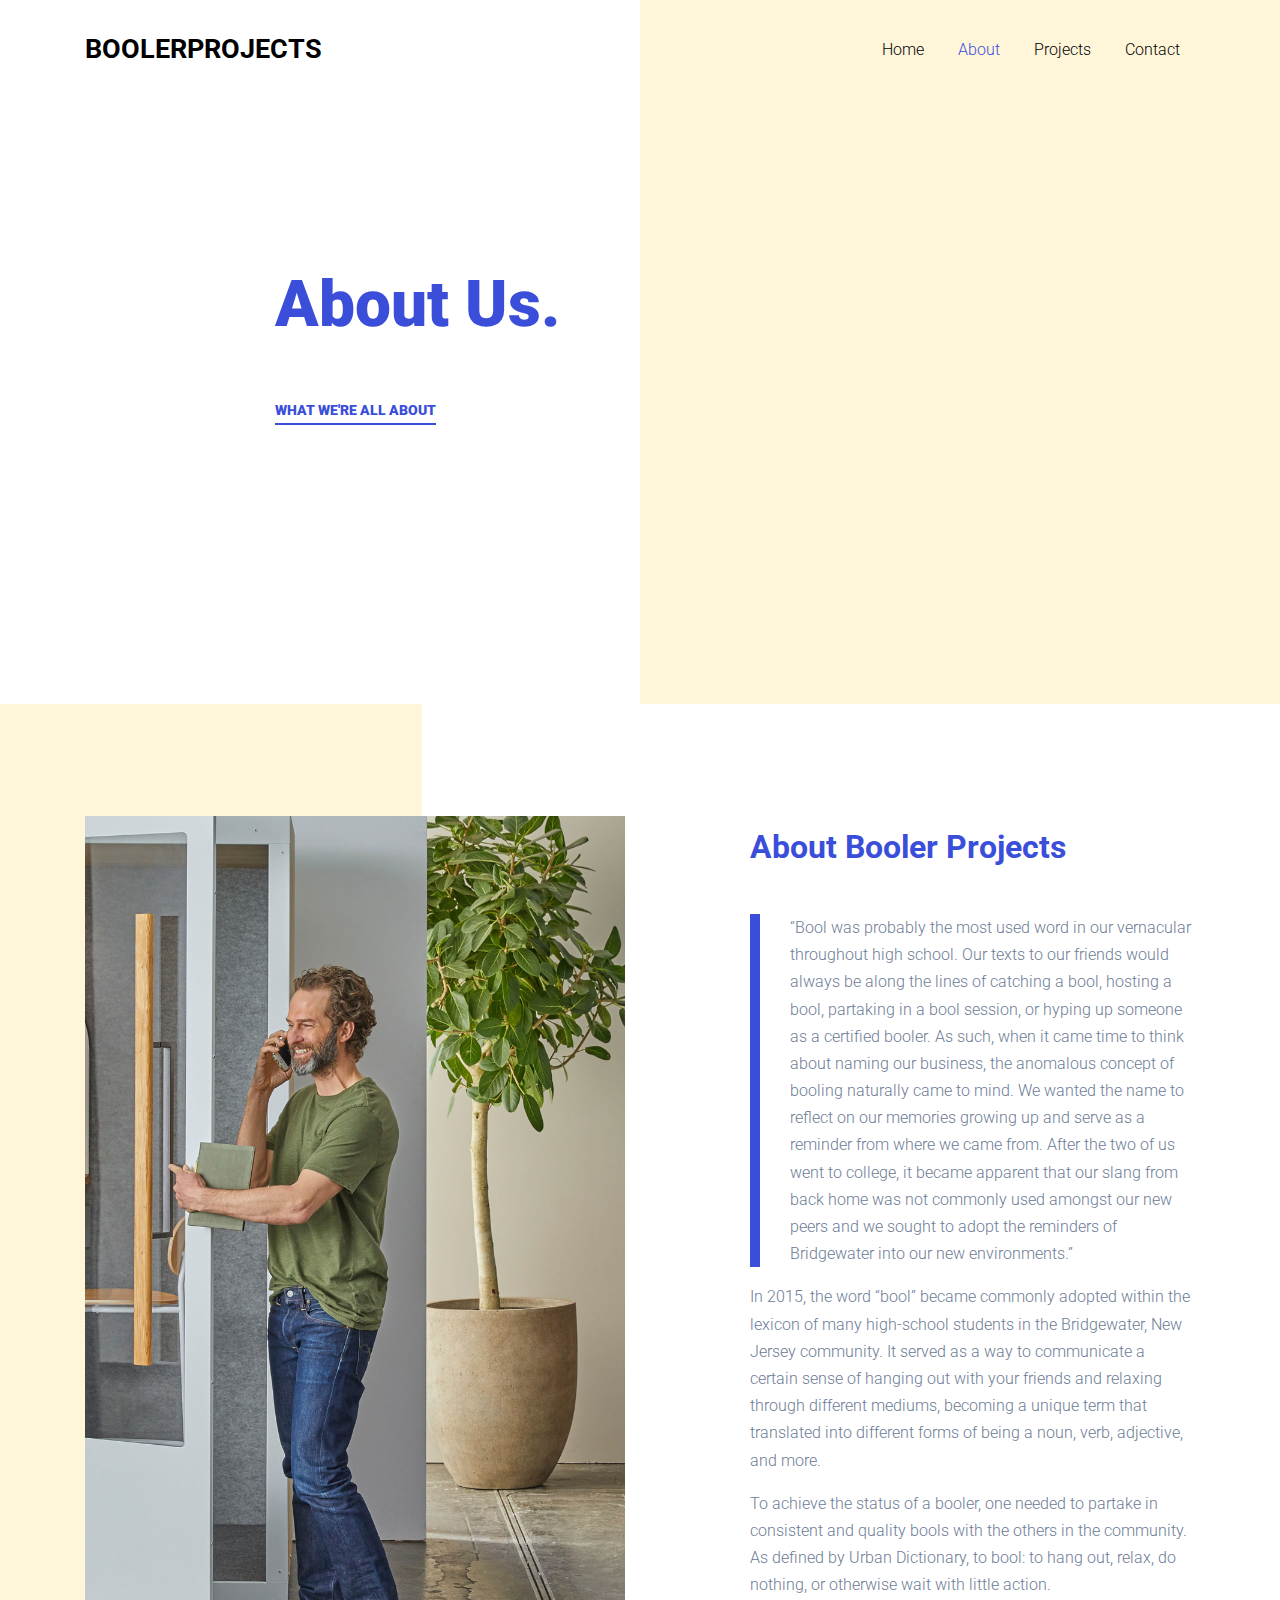
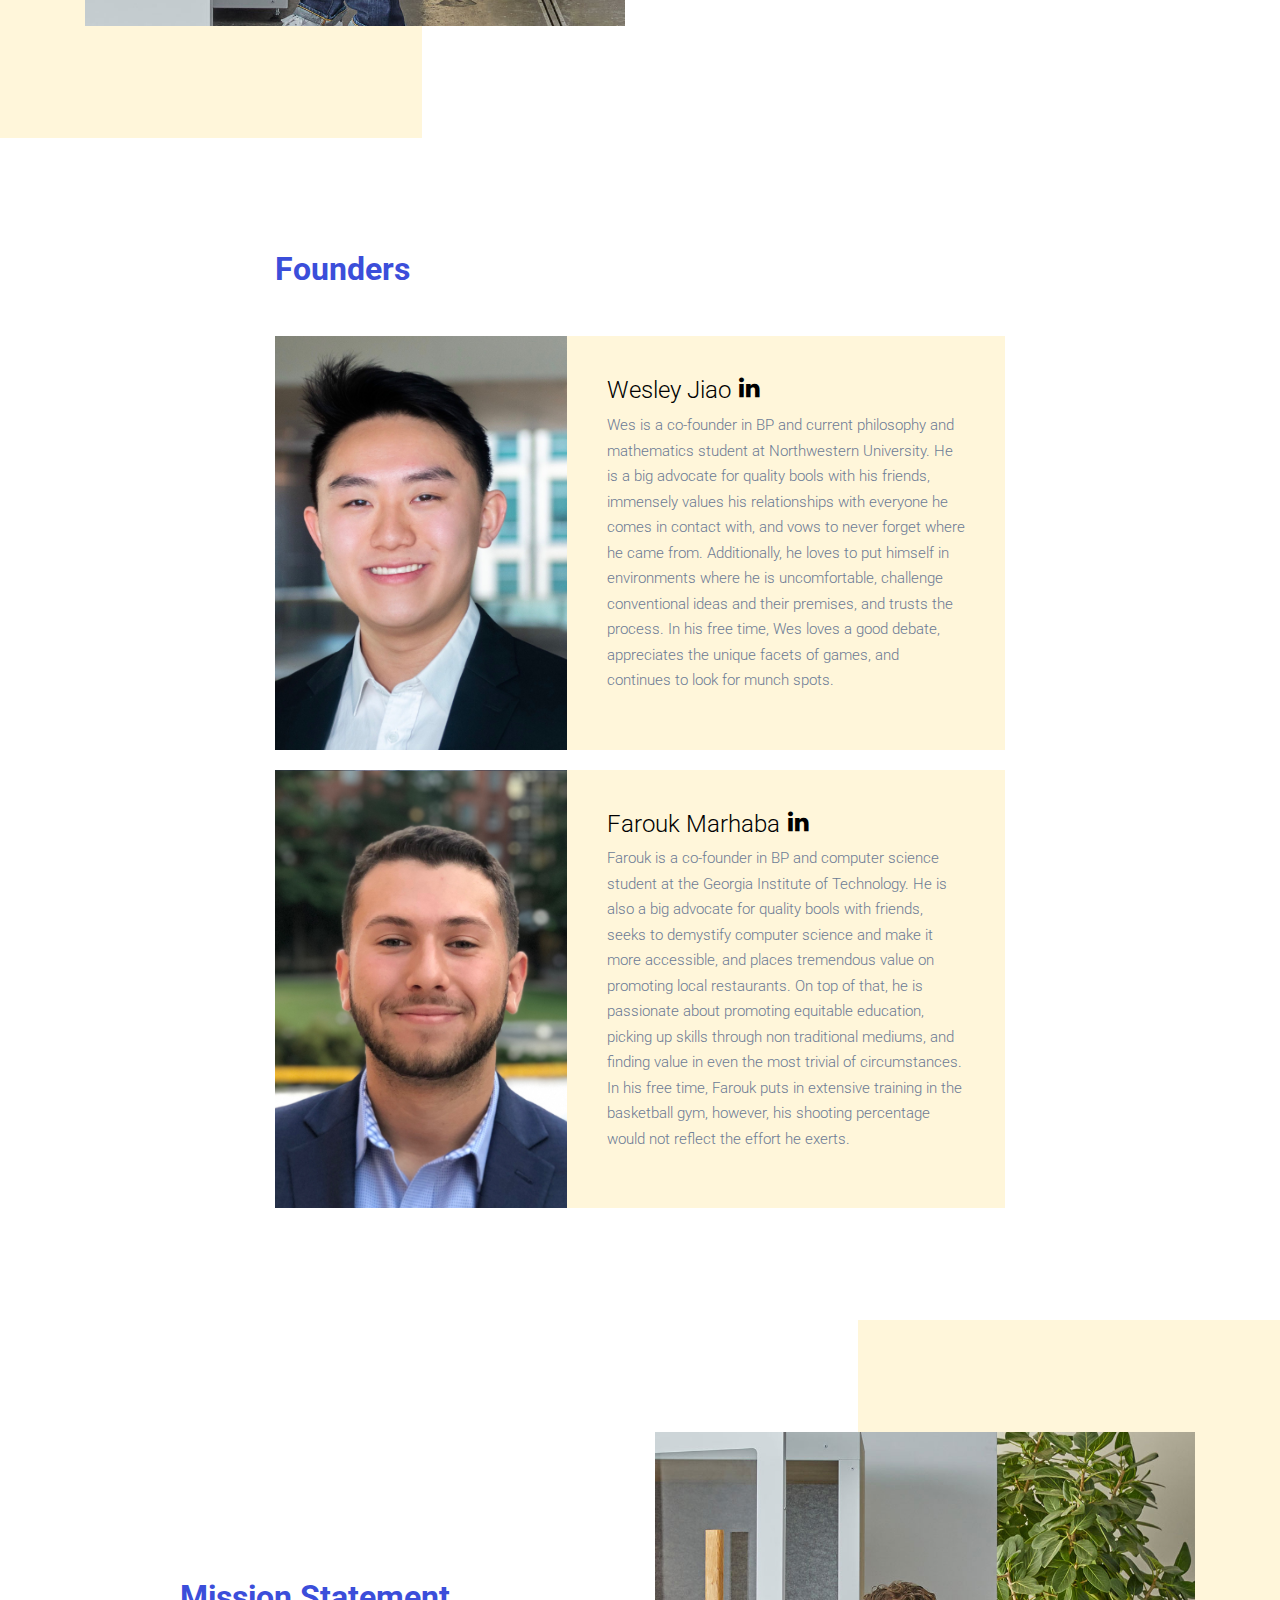
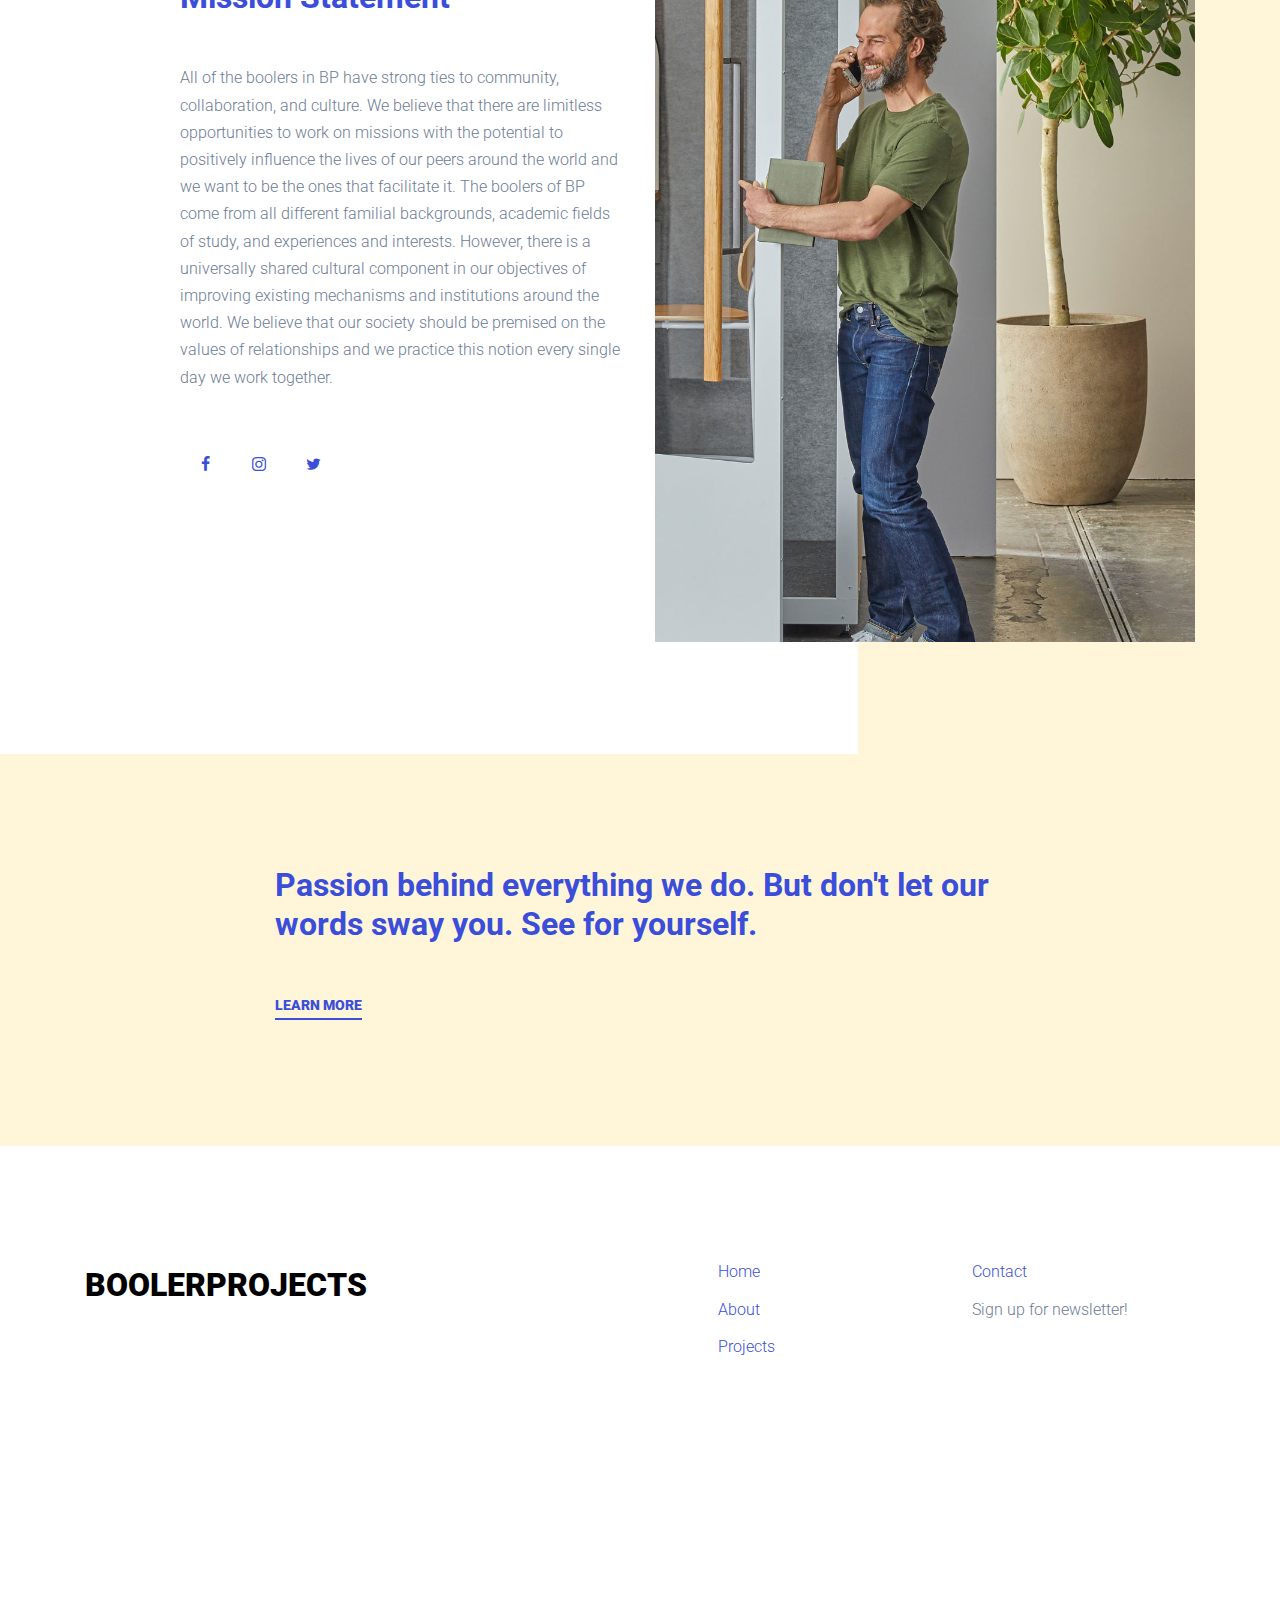
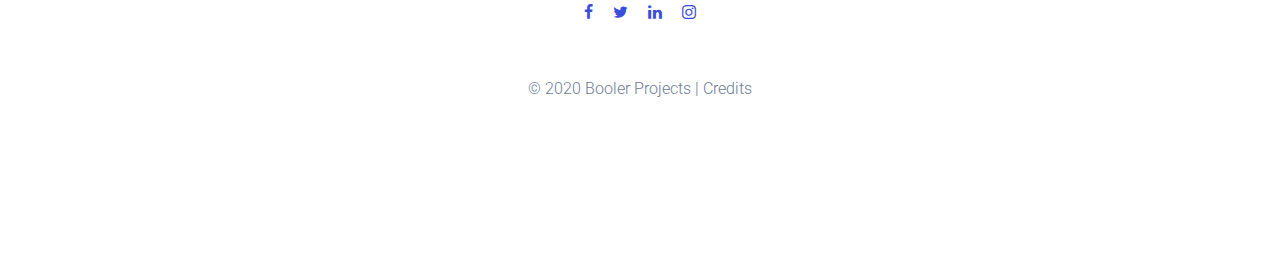
==== commit 2adf7d0b: "updated about page and footer" ====
--- a/about.html
+++ b/about.html
@@ -89,9 +89,11 @@
     <div class="site-section about-me bg-left-third">
      <div class="container">
        <div class="row align-items-center">
+
          <div class="col-md-6 mb-5 mb-md-0">
            <img src="images/about_1.jpg" alt="Image" class="img-fluid">
          </div>
+
          <div class="col-md-5 ml-auto">
            <h2 class="text-primary mb-5 font-weight-bold">About Booler Projects</h2>
            <blockquote class="quote-29281">
@@ -106,13 +108,8 @@
            <p>
             To achieve the status of a booler, one needed to partake in consistent and quality bools with the others in the community. As defined by Urban Dictionary, to bool: to hang out, relax, do nothing, or otherwise wait with little action.
            </p>
-
-           <div class="social_29128 white mt-5">
-            <a href="#"><span class="icon-facebook"></span></a>  
-            <a href="#"><span class="icon-instagram"></span></a>  
-            <a href="#"><span class="icon-twitter"></span></a>  
-           </div>
          </div>
+
        </div>
      </div>
    </div>
@@ -126,24 +123,26 @@
           <h2 class="text-primary mb-5 font-weight-bold">Founders</h2>
 
 
-            <div class="d-md-flex testimony-29101 align-items-stretch">
-              <div class="image" style="background-image: url('images/testimony_person_1.jpg');"></div>
+            <div class="d-md-flex testimony-29101 align-items-stretch" style="margin-bottom:20px">
+              <div class="image" style="background-image: url('images/wesley.jpg');"></div>
               <div class="text">
                 <blockquote>
-                  <p>&ldquo;Lorem ipsum dolor sit amet, consectetur adipisicing elit. Temporibus, at! Atque totam obcaecati veniam eius vero, similique quibusdam! Sunt sequi, nemo. Quam consequuntur ipsum suscipit repellat molestiae laboriosam, incidunt!&rdquo;</p>
-
-                  <div class="author">&mdash; Craig Stephen</div>
-                </blockquote>
+                  <div style="display: inline-block;"><a href="https://www.linkedin.com/in/wesleyjiao/"><h4>Wesley Jiao<span class="m-2 icon-linkedin"></span></h4></a></div>
+                  <p>
+                    Wes is a co-founder in BP and current philosophy and mathematics student at Northwestern University. He is a big advocate for quality bools with his friends, immensely values his relationships with everyone he comes in contact with, and vows to never forget where he came from. Additionally, he loves to put himself in environments where he is uncomfortable, challenge conventional ideas and their premises, and trusts the process. In his free time, Wes loves a good debate, appreciates the unique facets of games, and continues to look for munch spots.
+                  </p>
+                 </blockquote>
               </div>
             </div>  
 
             <div class="d-md-flex testimony-29101 align-items-stretch">
-              <div class="image" style="background-image: url('images/testimony_person_1.jpg');"></div>
+              <div class="image" style="background-image: url('images/farouk.jpg');"></div>
               <div class="text">
                 <blockquote>
-                  <p>&ldquo;Lorem ipsum dolor sit amet, consectetur adipisicing elit. Temporibus, at! Atque totam obcaecati veniam eius vero, similique quibusdam! Sunt sequi, nemo. Quam consequuntur ipsum suscipit repellat molestiae laboriosam, incidunt!&rdquo;</p>
-
-                  <div class="author">&mdash; Craig Stephen</div>
+                  <div style="display: inline-block;"><a href="https://www.linkedin.com/in/faroukmarhaba/"><h4>Farouk Marhaba<span class="m-2 icon-linkedin"></span></h4></a></div>
+                  <p>
+                    Farouk is a co-founder in BP and computer science student at the Georgia Institute of Technology. He is also a big advocate for quality bools with friends, seeks to demystify computer science and make it more accessible, and places tremendous value on promoting local restaurants. On top of that, he is passionate about promoting equitable education, picking up skills through non traditional mediums, and finding value in even the most trivial of circumstances. In his free time, Farouk puts in extensive training in the basketball gym, however, his shooting percentage would not reflect the effort he exerts.
+                  </p>
                 </blockquote>
               </div>
             </div>  
@@ -179,7 +178,7 @@
     </div>
   </div>
   
-
+<!-- 
     <div class="site-section bg-left-half">
       <div class="container">
         <div class="row mb-5 ">
@@ -197,7 +196,7 @@
           </div>
         </div>
       </div>
-    </div>
+    </div> -->
 
 
 
@@ -206,8 +205,8 @@
       <div class="container">
         <div class="row justify-content-center">
           <div class="col-md-8">
-            <h2 class="text-primary mb-5 font-weight-bold">Let's work together to make your business growth dramatically.</h2>
-            <p><a href="#" class="more-29291">View Our Services</a></p>    
+            <h2 class="text-primary mb-5 font-weight-bold">Passion behind everything we do. But don't let our words sway you. See for yourself.</h2>
+            <p><a href="#" class="more-29291">Learn More</a></p>    
           </div>
         </div>
       </div>
@@ -218,33 +217,30 @@
         <div class="row">
           <div class="col-md-3">
             <div class="site-logo-footer">
-              <a href="index.html">ArcWork</a>
+              <a href="index.html">BoolerProjects</a>
             </div> 
           </div>
           <div class="col-md-8 ml-auto">
             <div class="row">
               <div class="col-md-4 ml-auto">
                 <ul class="list-unstyled links">
-                  <li><a href="#">Contact Us</a></li>
-                  <li><a href="#">hello@mydomain.com</a></li>
-                  <li><a href="#">+1 829 2293 382</a></li>
-                  <li><a href="#">Support</a></li>
+                  <li><a href="#"></a></li>
+                  <li><a href="#"></a></li>
+                  <li><a href="#"></a></li>
                 </ul>
               </div>
               <div class="col-md-4">
                 <ul class="list-unstyled links">
-                  <li><a href="#">Home</a></li>
-                  <li><a href="#">Blog</a></li>
-                  <li><a href="#">Services</a></li>
-                  <li><a href="#">About Us</a></li>
+                  <li><a href="index.html">Home</a></li>
+                  <li><a href="about.html">About</a></li>
+                  <li><a href="projects.html">Projects</a></li>
                 </ul>
               </div>
               <div class="col-md-4">
                 <ul class="list-unstyled links">
-                  <li><a href="#">Home</a></li>
-                  <li><a href="#">Blog</a></li>
-                  <li><a href="#">Services</a></li>
-                  <li><a href="#">About Us</a></li>
+                  <li><a href="contact.html">Contact</a></li>
+                  <li>Sign up for newsletter!</li>
+                  
                 </ul>
               </div>
             </div>
@@ -259,24 +255,29 @@
           <div class="col">
             <a href="#"><span class="m-2 icon-facebook"></span></a>
             <a href="#"><span class="m-2 icon-twitter"></span></a>
-            <a href="#"><span class="m-2 icon-linkedin"></span></a>
+            <a href="https://www.linkedin.com/company/booler-projects/"><span class="m-2 icon-linkedin"></span></a>
             <a href="#"><span class="m-2 icon-instagram"></span></a>
-            <a href="#"><span class="m-2 icon-skype"></span></a>
           </div>
         </div>
         <div class="row mt-5 justify-content-center">
           <div class="col-md-7 text-center">
             <p>
-            <!-- Link back to Colorlib can't be removed. Template is licensed under CC BY 3.0. -->
-            Copyright &copy;<script>document.write(new Date().getFullYear());</script> All rights reserved | This template is made with <i class="icon-heart text-danger" aria-hidden="true"></i> by <a href="https://colorlib.com" target="_blank" >Colorlib</a>
-            <!-- Link back to Colorlib can't be removed. Template is licensed under CC BY 3.0. -->
+            &copy; 2020 Booler Projects  |  <span class="creditsSection"><a onclick="myFunction()">Credits</a></span>
             </p>
           </div>
         </div>
+        <div class="row mt-5 justify-content-center">
+          <div class="col-md-7 text-center" id="creditDiv" style="display: none;">
+            This website was created with the help of <a href="https://www.linkedin.com/in/faroukmarhaba/">Farouk Marhaba</a> and <a href="https://colorlib.com">Colorlib</a>
+          </div>
+        </div>
       </div>
     </div>
 
     
+
+
+
 
     </div>
 
@@ -299,7 +300,7 @@
     <script src="js/typed.js"></script>
             <script>
             var typed = new Typed('.typed-words', {
-            strings: ["Business"," Startups"," Organization", " Company"],
+            strings: [" Workin'"," Chillin'"," Boolin'"],
             typeSpeed: 80,
             backSpeed: 80,
             backDelay: 4000,
@@ -312,7 +313,17 @@
 
     <script src="js/main.js"></script>
 
+    <script>
+      function myFunction() {
+        var x = document.getElementById("creditDiv");
+        if (x.style.display === "none") {
+          x.style.display = "block";
+        } else {
+          x.style.display = "none";
+        }
+      }
+      </script>
+
   </body>
 
-</html>
-
+</html>--- a/css/style.css
+++ b/css/style.css
@@ -1904,8 +1904,8 @@
   background: #fff6da; }
   .testimony-29101 .text blockquote {
     position: relative;
-    padding-bottom: 50px;
-    font-size: 18px; }
+    padding-bottom: 0px;
+    font-size: 15px; }
     .testimony-29101 .text blockquote .author {
       font-size: 14px;
       position: absolute;
@@ -1925,3 +1925,8 @@
 
 .links li {
   margin-bottom: 10px; }
+
+.creditsSection:hover {
+  color:black;
+  cursor: pointer;
+}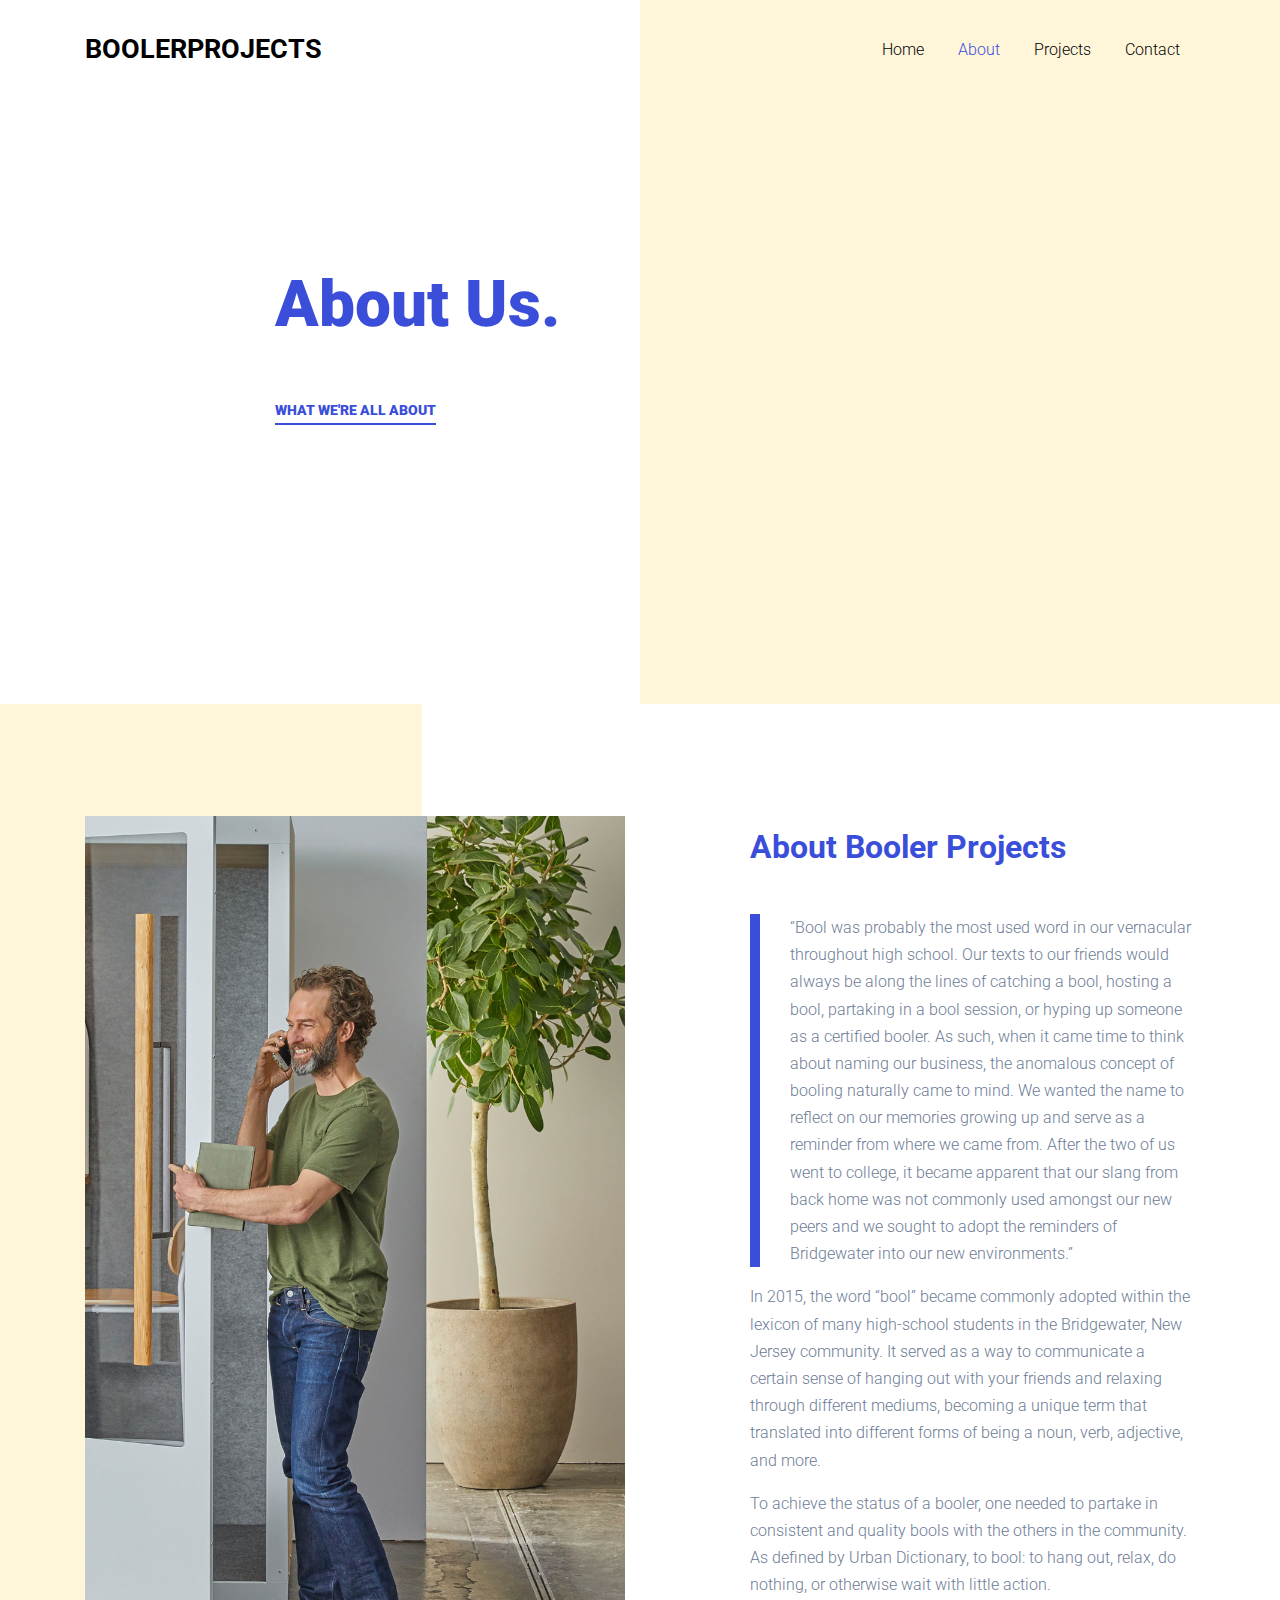
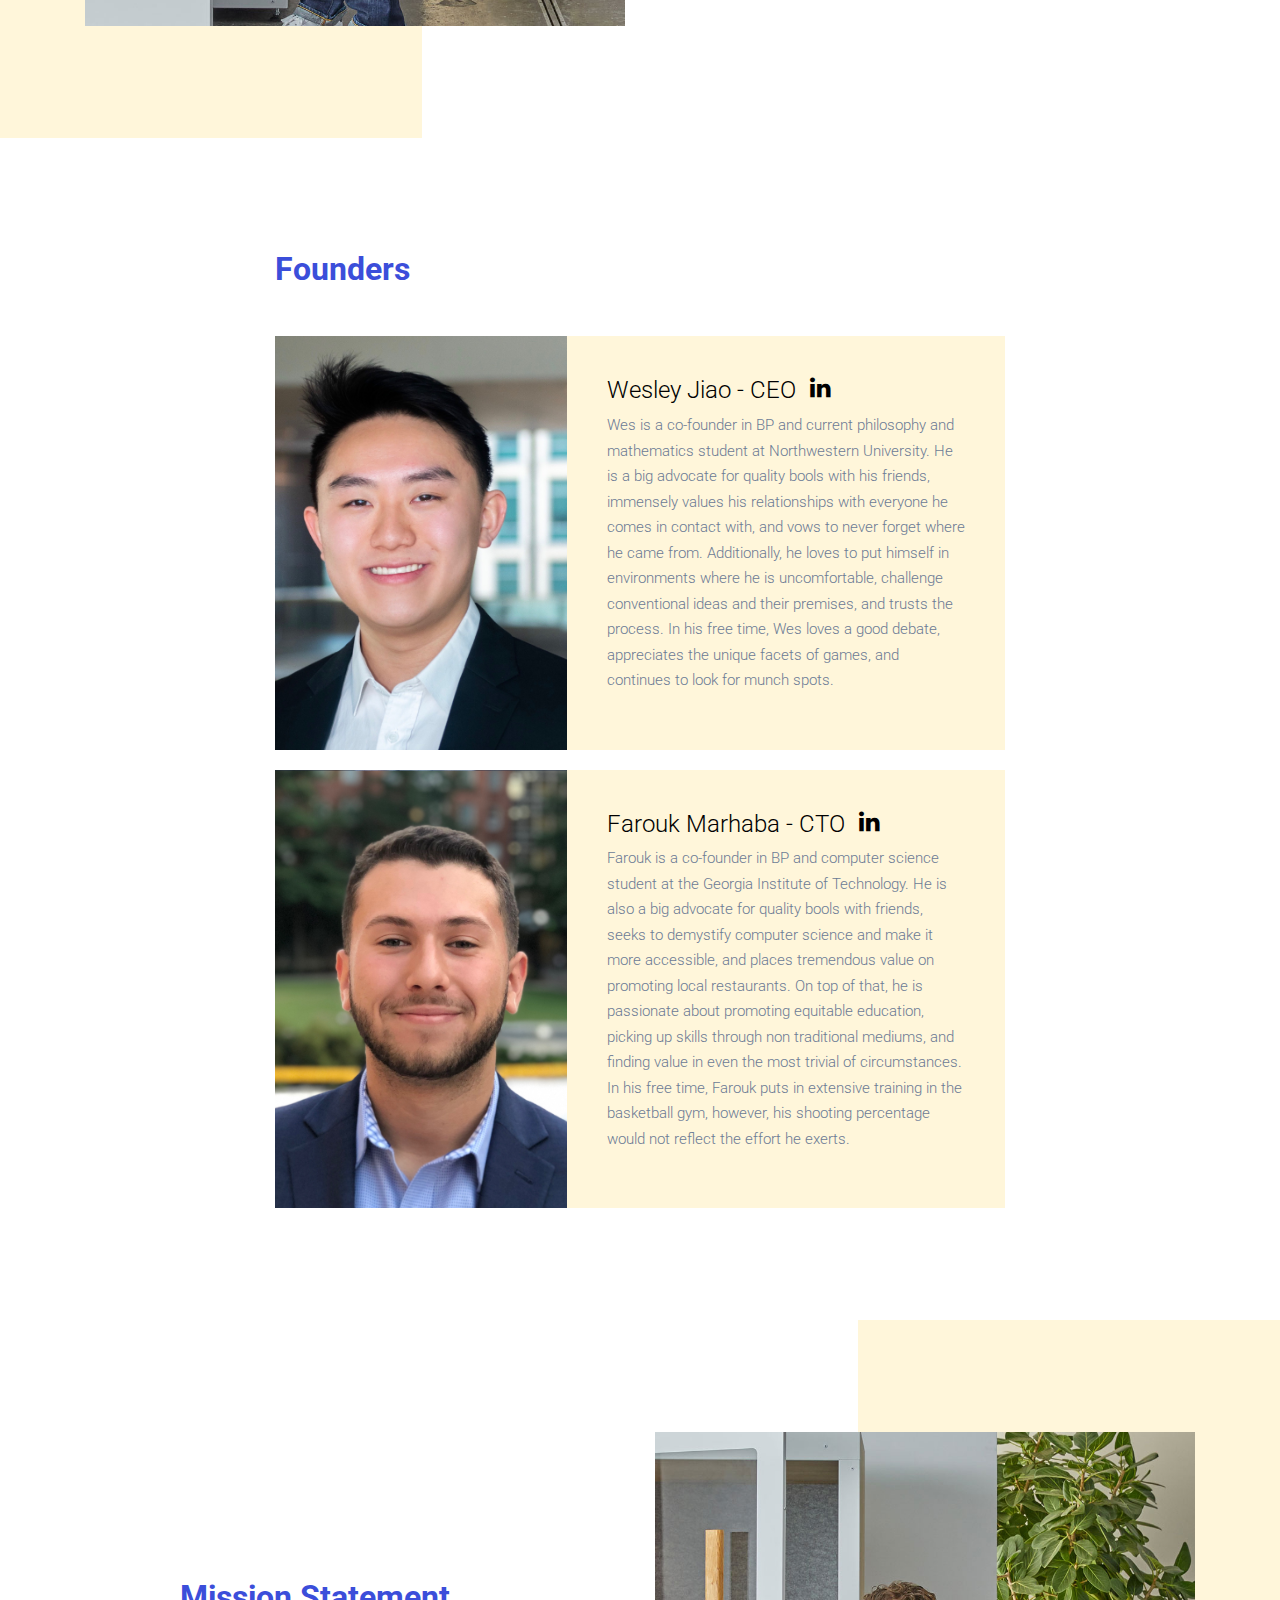
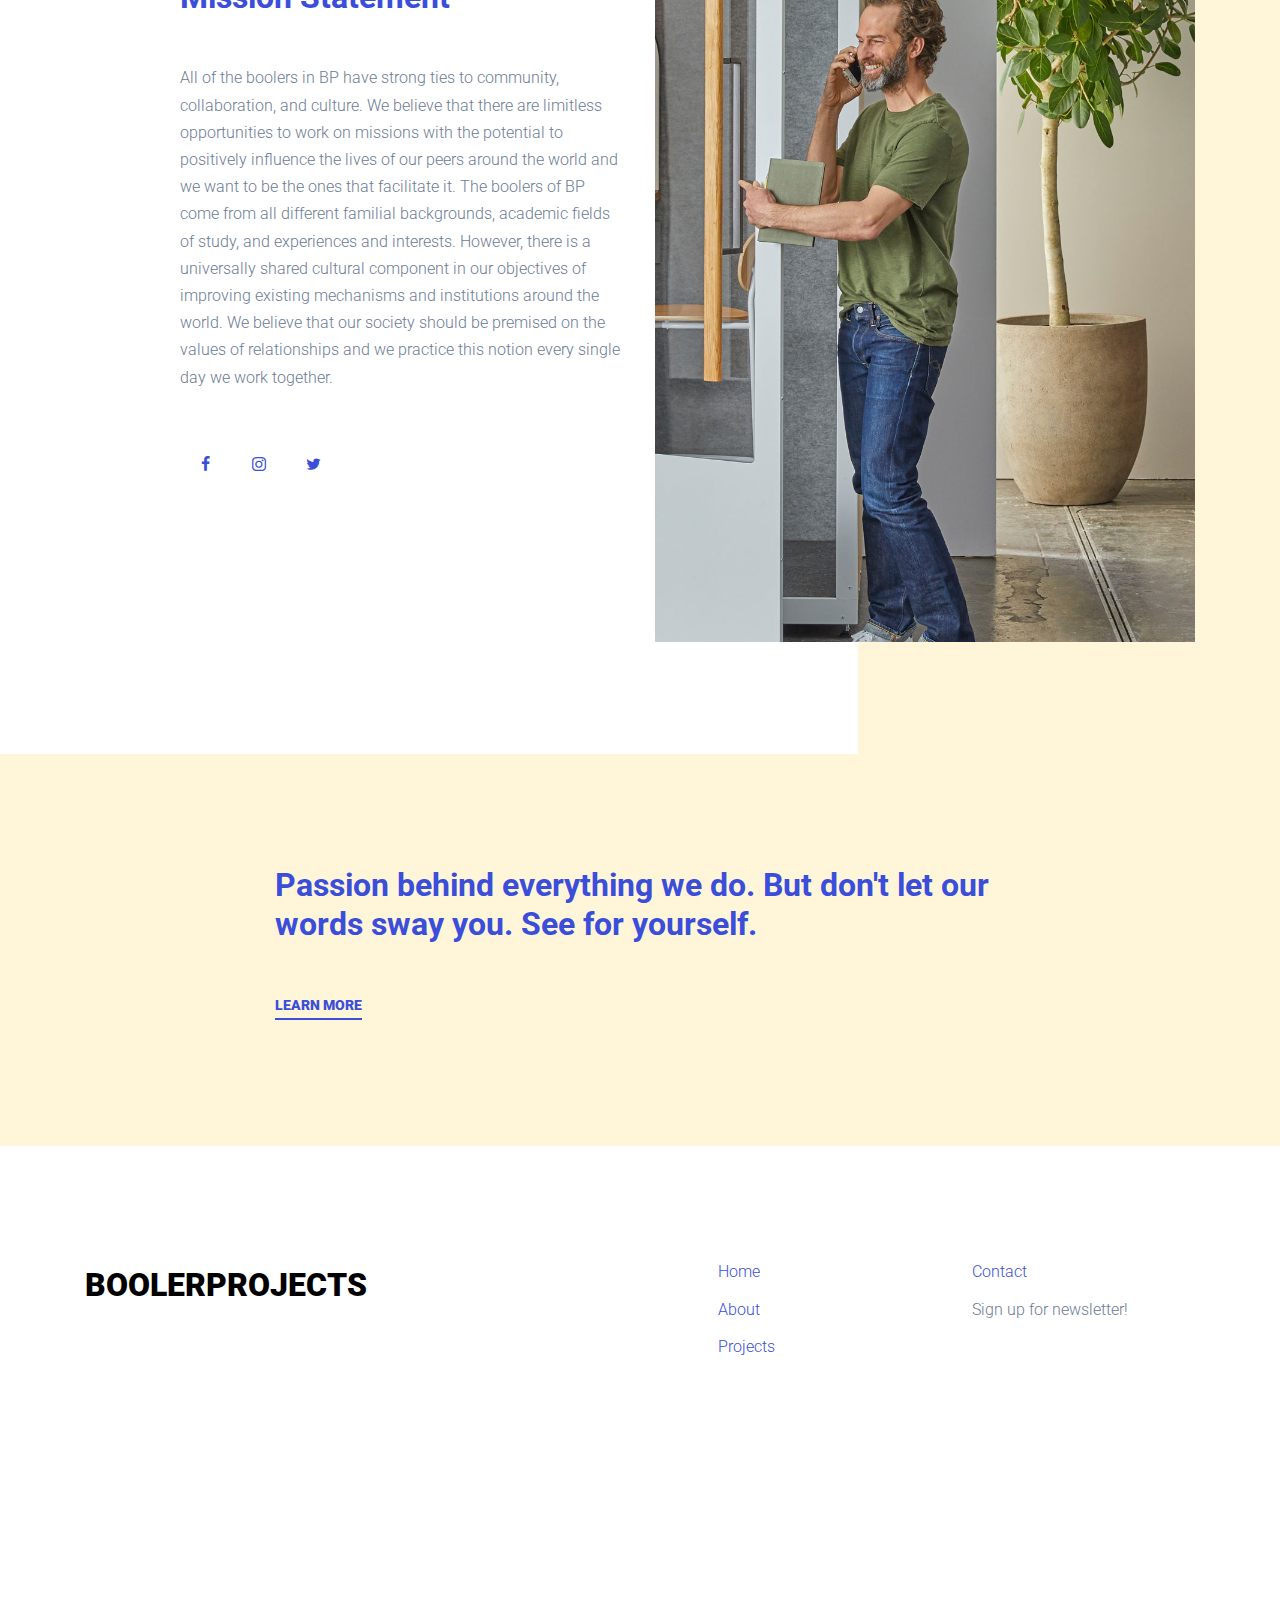
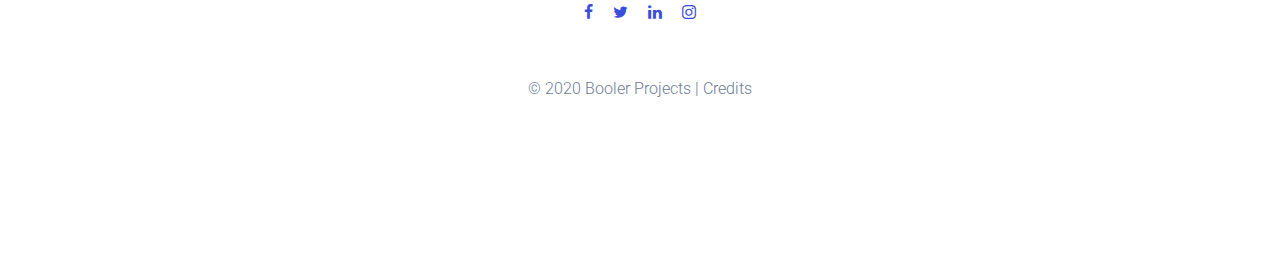
==== commit f0e6b719: "fixed founder's positions (ceo/cto)" ====
--- a/about.html
+++ b/about.html
@@ -127,7 +127,7 @@
               <div class="image" style="background-image: url('images/wesley.jpg');"></div>
               <div class="text">
                 <blockquote>
-                  <div style="display: inline-block;"><a href="https://www.linkedin.com/in/wesleyjiao/"><h4>Wesley Jiao<span class="m-2 icon-linkedin"></span></h4></a></div>
+                  <div style="display: inline-block;"><a href="https://www.linkedin.com/in/wesleyjiao/"><h4>Wesley Jiao - CEO  <span class="m-2 icon-linkedin"></span></h4></a></div>
                   <p>
                     Wes is a co-founder in BP and current philosophy and mathematics student at Northwestern University. He is a big advocate for quality bools with his friends, immensely values his relationships with everyone he comes in contact with, and vows to never forget where he came from. Additionally, he loves to put himself in environments where he is uncomfortable, challenge conventional ideas and their premises, and trusts the process. In his free time, Wes loves a good debate, appreciates the unique facets of games, and continues to look for munch spots.
                   </p>
@@ -139,7 +139,7 @@
               <div class="image" style="background-image: url('images/farouk.jpg');"></div>
               <div class="text">
                 <blockquote>
-                  <div style="display: inline-block;"><a href="https://www.linkedin.com/in/faroukmarhaba/"><h4>Farouk Marhaba<span class="m-2 icon-linkedin"></span></h4></a></div>
+                  <div style="display: inline-block;"><a href="https://www.linkedin.com/in/faroukmarhaba/"><h4>Farouk Marhaba - CTO  <span class="m-2 icon-linkedin"></span></h4></a></div>
                   <p>
                     Farouk is a co-founder in BP and computer science student at the Georgia Institute of Technology. He is also a big advocate for quality bools with friends, seeks to demystify computer science and make it more accessible, and places tremendous value on promoting local restaurants. On top of that, he is passionate about promoting equitable education, picking up skills through non traditional mediums, and finding value in even the most trivial of circumstances. In his free time, Farouk puts in extensive training in the basketball gym, however, his shooting percentage would not reflect the effort he exerts.
                   </p>
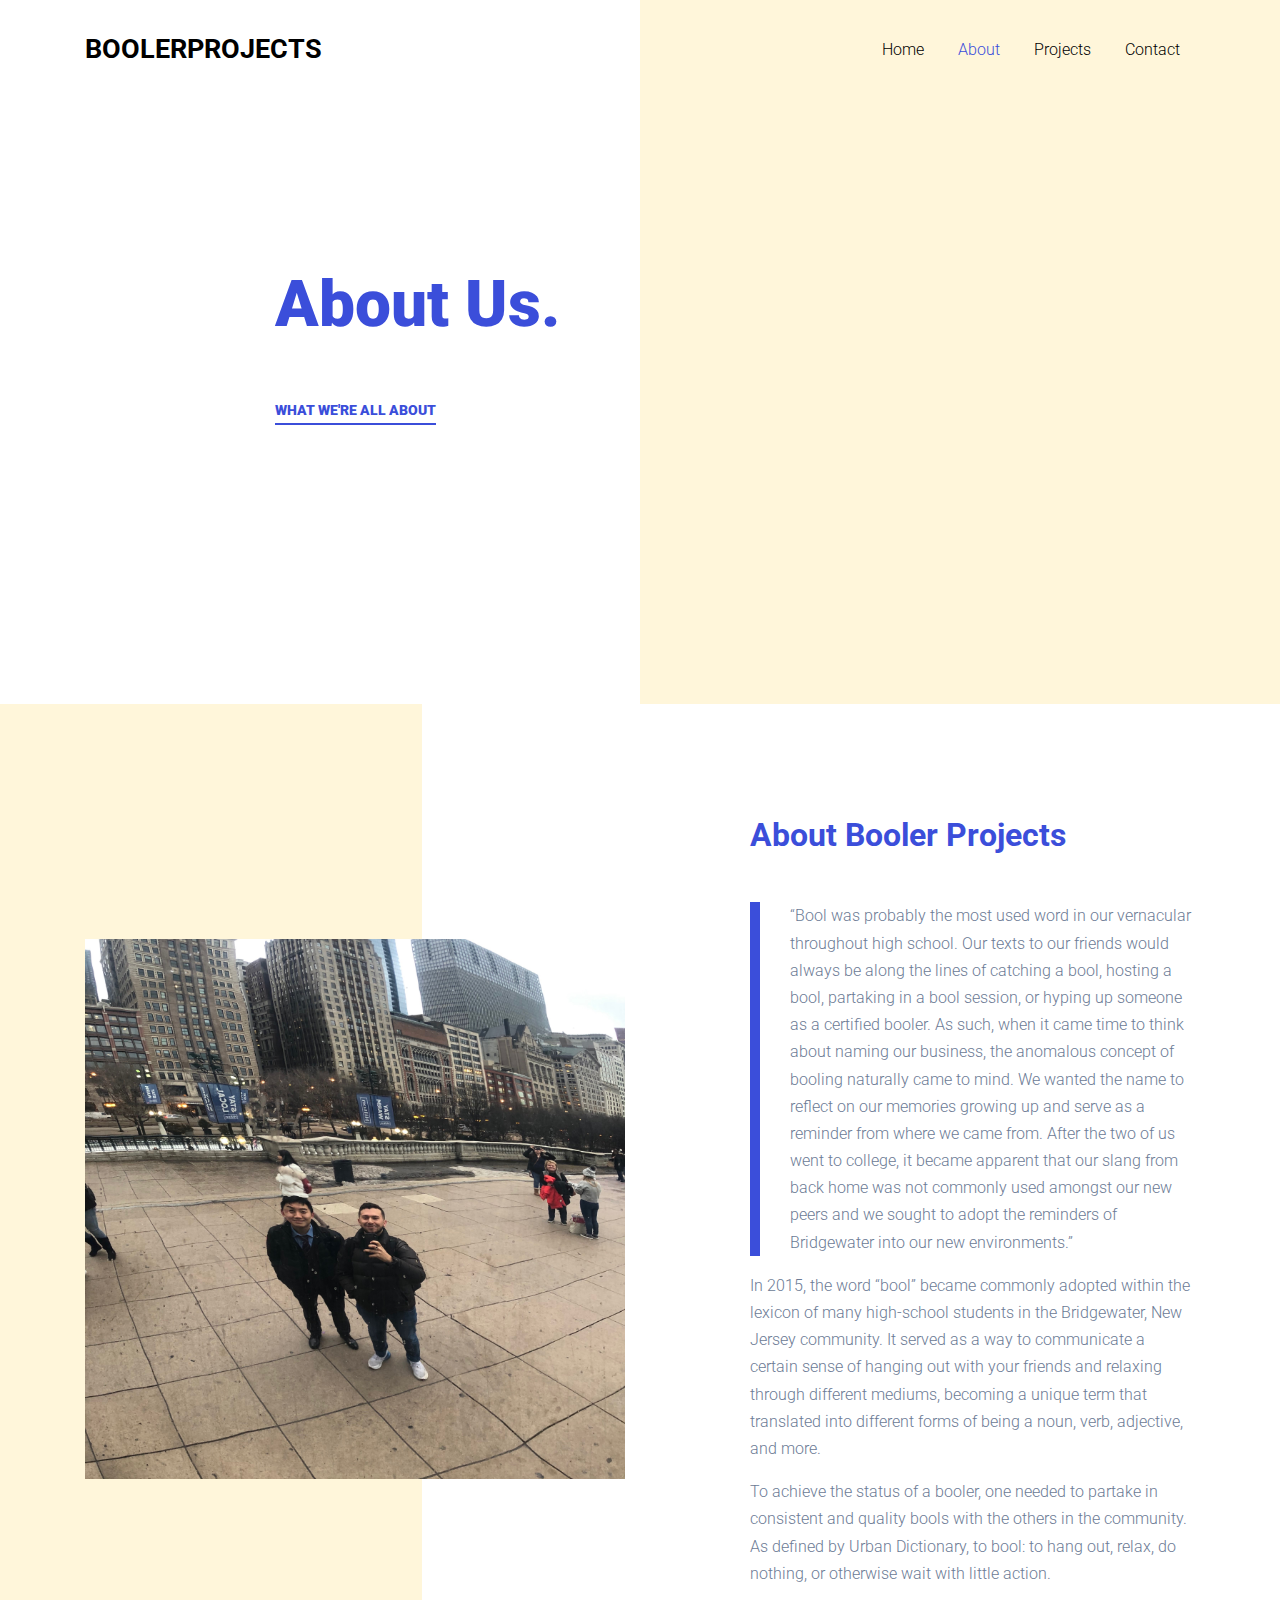
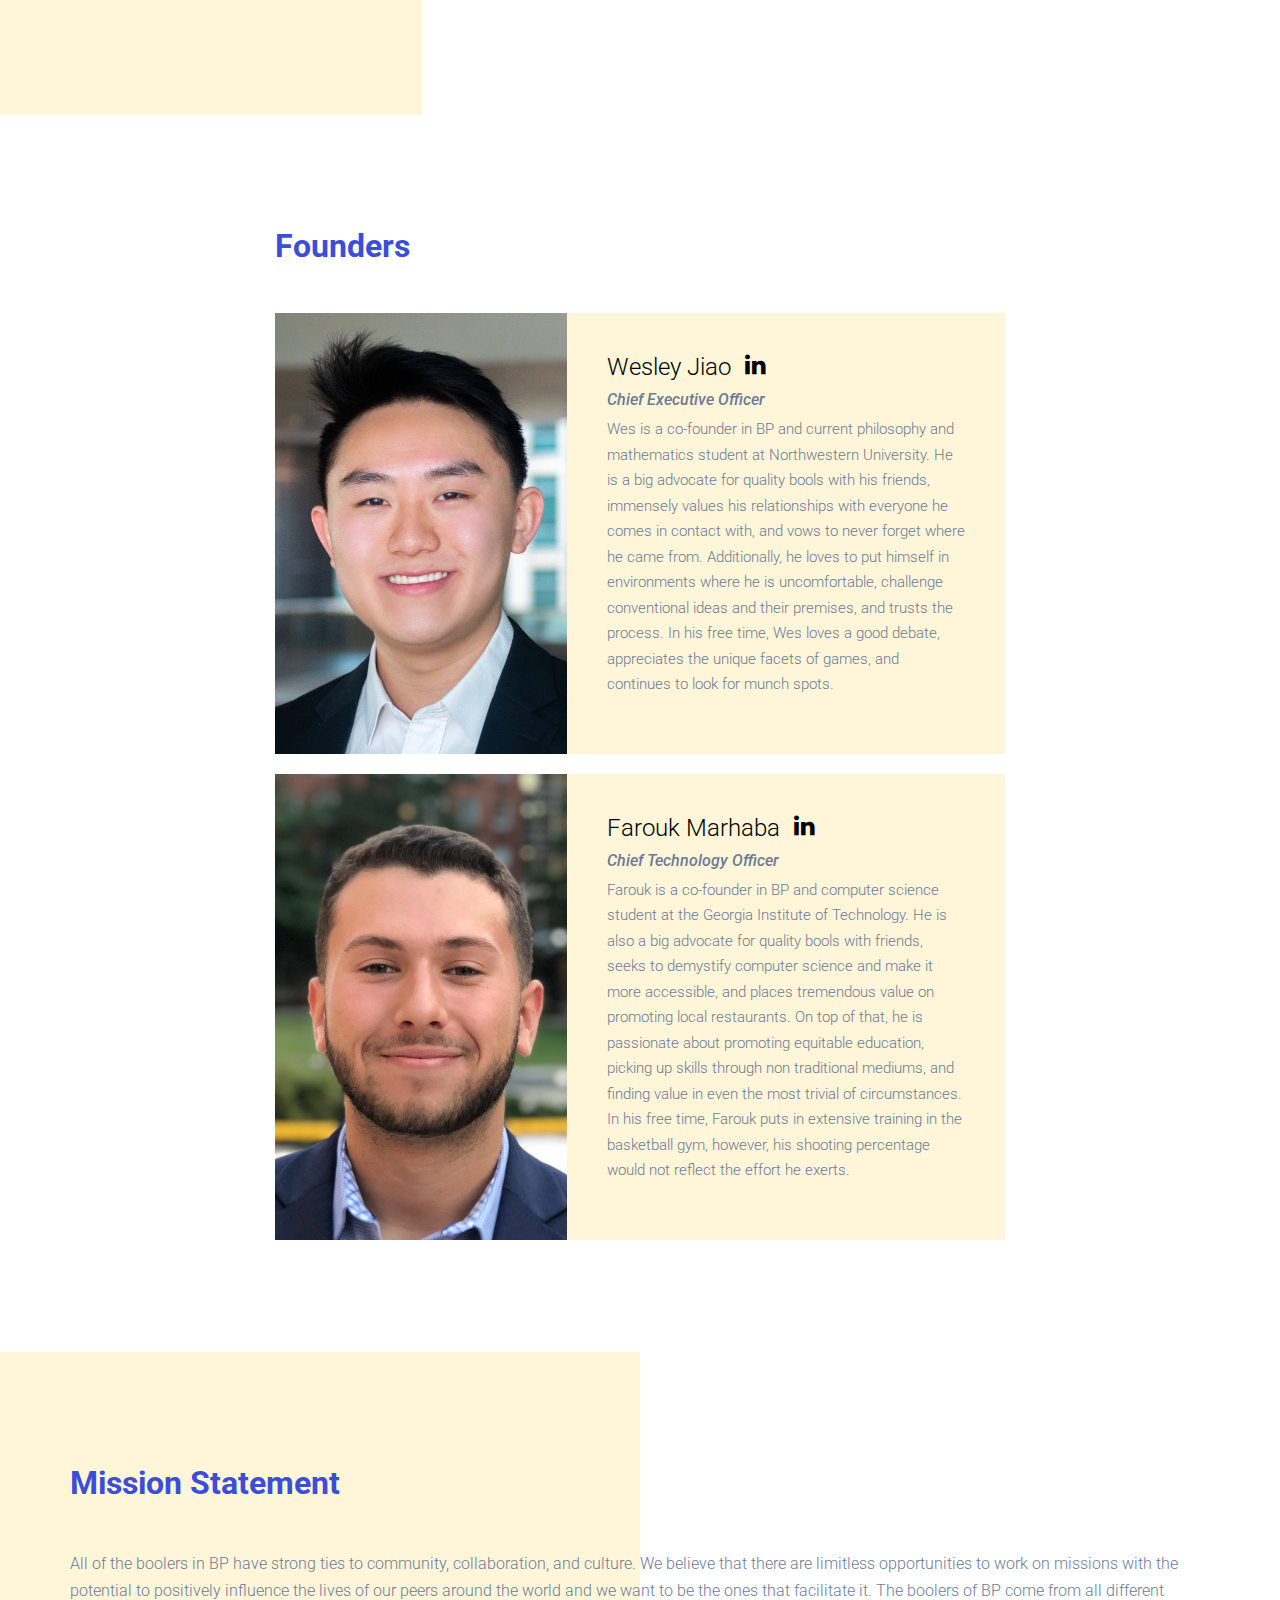
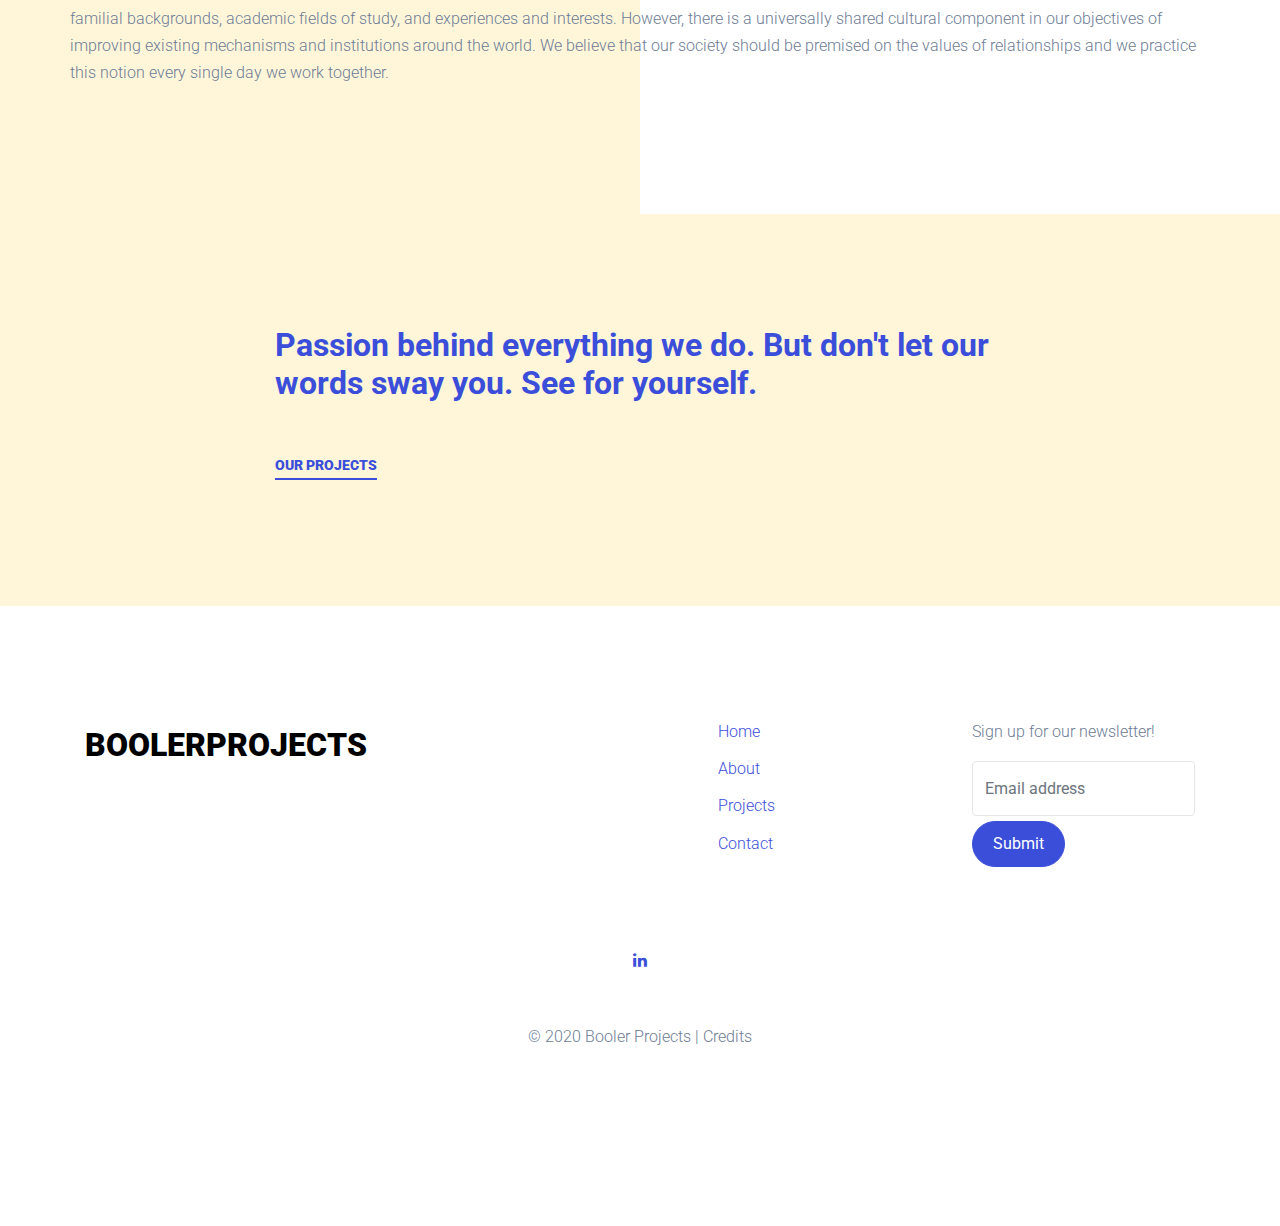
==== commit a3780fb0: "major edits to contact page and footer (forms too)" ====
--- a/about.html
+++ b/about.html
@@ -79,19 +79,19 @@
           <div class="row align-items-center justify-content-center">
             <div class="col-lg-8">
               <h1 class="mb-5 text-primary font-weight-bold"  data-aos="fade-up">About Us.</h1>
-              <p data-aos="fade-up" data-aos-delay="100"><a href="#" class="more-29291">What We're All About</a></p>
-            </div>
-          </div>
-        </div>
-      </div>
-    </div>
-
-    <div class="site-section about-me bg-left-third">
+              <p data-aos="fade-up" data-aos-delay="100"><a href="#AboutBoolerProjects" class="more-29291">What We're All About</a></p>
+            </div>
+          </div>
+        </div>
+      </div>
+    </div>
+
+    <div class="site-section about-me bg-left-third" id="AboutBoolerProjects">
      <div class="container">
        <div class="row align-items-center">
 
          <div class="col-md-6 mb-5 mb-md-0">
-           <img src="images/about_1.jpg" alt="Image" class="img-fluid">
+           <img src="images/faroukandwesleychicago.jpg" alt="Image" class="img-fluid">
          </div>
 
          <div class="col-md-5 ml-auto">
@@ -116,18 +116,14 @@
 
    <div class="site-section">
     <div class="container">
-
       <div class="row justify-content-center">
         <div class="col-md-8">
-          
           <h2 class="text-primary mb-5 font-weight-bold">Founders</h2>
-
-
             <div class="d-md-flex testimony-29101 align-items-stretch" style="margin-bottom:20px">
               <div class="image" style="background-image: url('images/wesley.jpg');"></div>
               <div class="text">
                 <blockquote>
-                  <div style="display: inline-block;"><a href="https://www.linkedin.com/in/wesleyjiao/"><h4>Wesley Jiao - CEO  <span class="m-2 icon-linkedin"></span></h4></a></div>
+                  <div style="display: inline-block;"><a href="https://www.linkedin.com/in/wesleyjiao/" target="_blank"><h4>Wesley Jiao  <span class="m-2 icon-linkedin"></span></h4></a><i><h6>Chief Executive Officer</h6></i></div>
                   <p>
                     Wes is a co-founder in BP and current philosophy and mathematics student at Northwestern University. He is a big advocate for quality bools with his friends, immensely values his relationships with everyone he comes in contact with, and vows to never forget where he came from. Additionally, he loves to put himself in environments where he is uncomfortable, challenge conventional ideas and their premises, and trusts the process. In his free time, Wes loves a good debate, appreciates the unique facets of games, and continues to look for munch spots.
                   </p>
@@ -139,142 +135,113 @@
               <div class="image" style="background-image: url('images/farouk.jpg');"></div>
               <div class="text">
                 <blockquote>
-                  <div style="display: inline-block;"><a href="https://www.linkedin.com/in/faroukmarhaba/"><h4>Farouk Marhaba - CTO  <span class="m-2 icon-linkedin"></span></h4></a></div>
+                  <div style="display: inline-block;"><a href="https://www.linkedin.com/in/faroukmarhaba/" target="_blank"><h4>Farouk Marhaba  <span class="m-2 icon-linkedin"></span></h4></a><i><h6>Chief Technology Officer</h6></i></div>
                   <p>
                     Farouk is a co-founder in BP and computer science student at the Georgia Institute of Technology. He is also a big advocate for quality bools with friends, seeks to demystify computer science and make it more accessible, and places tremendous value on promoting local restaurants. On top of that, he is passionate about promoting equitable education, picking up skills through non traditional mediums, and finding value in even the most trivial of circumstances. In his free time, Farouk puts in extensive training in the basketball gym, however, his shooting percentage would not reflect the effort he exerts.
                   </p>
                 </blockquote>
               </div>
             </div>  
-
-
-          
-        </div>
-      </div>
-
-      
+        </div>
+      </div>  
     </div>
   </div>
 
-   <div class="site-section about-me bg-right-third">
+  <div class="site-section bg-left-half" id="MissionStatement">
     <div class="container">
       <div class="row align-items-center">
-        <div class="col-md-5 ml-auto">
+        <div class="ml-auto">
           <h2 class="text-primary mb-5 font-weight-bold">Mission Statement</h2>
-          <p>
-            All of the boolers in BP have strong ties to community, collaboration, and culture. We believe that there are limitless opportunities to work on missions with the potential to positively influence the lives of our peers around the world and we want to be the ones that facilitate it. The boolers of BP come from all different familial backgrounds, academic fields of study, and experiences and interests. However, there is a universally shared cultural component in our objectives of improving existing mechanisms and institutions around the world. We believe that our society should be premised on the values of relationships and we practice this notion every single day we work together.
-          </p>
-
-          <div class="social_29128 white mt-5">
-           <a href="#"><span class="icon-facebook"></span></a>  
-           <a href="#"><span class="icon-instagram"></span></a>  
-           <a href="#"><span class="icon-twitter"></span></a>  
-          </div>
-        </div>
-        <div class="col-md-6 mb-5 mb-md-0">
-          <img src="images/about_1.jpg" alt="Image" class="img-fluid">
+            <p>
+              All of the boolers in BP have strong ties to community, collaboration, and culture. We believe that there are limitless opportunities to work on missions with the potential to positively influence the lives of our peers around the world and we want to be the ones that facilitate it. The boolers of BP come from all different familial backgrounds, academic fields of study, and experiences and interests. However, there is a universally shared cultural component in our objectives of improving existing mechanisms and institutions around the world. We believe that our society should be premised on the values of relationships and we practice this notion every single day we work together.
+            </p>
         </div>
       </div>
     </div>
   </div>
-  
-<!-- 
-    <div class="site-section bg-left-half">
-      <div class="container">
-        <div class="row mb-5 ">
-          <div class="col-md-7 text-center mx-auto">
-            <h2 class="text-primary mb-5 font-weight-bold">The Video</h2>
-          </div>
-        </div>
-        <div class="row justify-content-center">
-          <div class="col-md-8">
-
-            <a href="https://vimeo.com/191947042" data-fancybox  class="btn-video_38929">
-              <span><span class="icon-play"></span></span>
-              <img src="images/img_1.jpg" alt="Image" class="img-fluid">
-            </a>
-          </div>
-        </div>
-      </div>
-    </div> -->
-
-
-
     
-    <div class="site-section bg-tertiary">
-      <div class="container">
-        <div class="row justify-content-center">
-          <div class="col-md-8">
-            <h2 class="text-primary mb-5 font-weight-bold">Passion behind everything we do. But don't let our words sway you. See for yourself.</h2>
-            <p><a href="#" class="more-29291">Learn More</a></p>    
-          </div>
-        </div>
-      </div>
-    </div>
-
-    <div class="footer site-section">
-      <div class="container">
-        <div class="row">
-          <div class="col-md-3">
-            <div class="site-logo-footer">
-              <a href="index.html">BoolerProjects</a>
-            </div> 
-          </div>
-          <div class="col-md-8 ml-auto">
-            <div class="row">
-              <div class="col-md-4 ml-auto">
-                <ul class="list-unstyled links">
-                  <li><a href="#"></a></li>
-                  <li><a href="#"></a></li>
-                  <li><a href="#"></a></li>
-                </ul>
-              </div>
-              <div class="col-md-4">
-                <ul class="list-unstyled links">
-                  <li><a href="index.html">Home</a></li>
-                  <li><a href="about.html">About</a></li>
-                  <li><a href="projects.html">Projects</a></li>
-                </ul>
-              </div>
-              <div class="col-md-4">
-                <ul class="list-unstyled links">
-                  <li><a href="contact.html">Contact</a></li>
-                  <li>Sign up for newsletter!</li>
-                  
-                </ul>
-              </div>
-            </div>
-          </div>
-        </div>
-      </div>
-    </div>
-
-    <div class="site-section">
-      <div class="container">
-        <div class="row mb-4 text-center">
-          <div class="col">
-            <a href="#"><span class="m-2 icon-facebook"></span></a>
-            <a href="#"><span class="m-2 icon-twitter"></span></a>
-            <a href="https://www.linkedin.com/company/booler-projects/"><span class="m-2 icon-linkedin"></span></a>
-            <a href="#"><span class="m-2 icon-instagram"></span></a>
-          </div>
-        </div>
-        <div class="row mt-5 justify-content-center">
-          <div class="col-md-7 text-center">
-            <p>
-            &copy; 2020 Booler Projects  |  <span class="creditsSection"><a onclick="myFunction()">Credits</a></span>
-            </p>
-          </div>
-        </div>
-        <div class="row mt-5 justify-content-center">
-          <div class="col-md-7 text-center" id="creditDiv" style="display: none;">
-            This website was created with the help of <a href="https://www.linkedin.com/in/faroukmarhaba/">Farouk Marhaba</a> and <a href="https://colorlib.com">Colorlib</a>
-          </div>
-        </div>
-      </div>
-    </div>
-
-    
+  <div class="site-section bg-tertiary">
+    <div class="container">
+      <div class="row justify-content-center">
+        <div class="col-md-8">
+          <h2 class="text-primary mb-5 font-weight-bold">Passion behind everything we do. But don't let our words sway you. See for yourself.</h2>
+          <p><a href="projects.html" class="more-29291">Our Projects</a></p>    
+        </div>
+      </div>
+    </div>
+  </div>
+
+  <div class="footer site-section" id="#footer">
+    <div class="container">
+      <div class="row">
+        <div class="col-md-3">
+          <div class="site-logo-footer">
+            <a href="index.html">BoolerProjects</a>
+          </div> 
+        </div>
+        <div class="col-md-8 ml-auto">
+          <div class="row">
+            <div class="col-md-4 ml-auto">
+              <ul class="list-unstyled links">
+                <li><a href="#"></a></li>
+                <li><a href="#"></a></li>
+                <li><a href="#"></a></li>
+              </ul>
+            </div>
+            <div class="col-md-4">
+              <ul class="list-unstyled links">
+                <li><a href="index.html">Home</a></li>
+                <li><a href="about.html">About</a></li>
+                <li><a href="projects.html">Projects</a></li>
+                <li><a href="contact.html">Contact</a></li>
+              </ul>
+            </div>
+            <div class="col-md-4">
+              <ul class="list-unstyled links">
+                <li>
+                  <p>Sign up for our newsletter!</p>
+                  <div class="newsletterSignUp">
+                    <script type="text/javascript">var submitted=false;</script>
+                    <iframe name="hidden_iframe" id="hidden_iframe" style="display:none;" onload="if(submitted) {emailSubmitted();}"></iframe>
+                    <form action="https://docs.google.com/forms/u/0/d/e/1FAIpQLScYPJfpAbIyaGrZ-CD6hZ3OE5K4mjsQq1rE6-CVlgrcnqKyxQ/formResponse" 
+                          method="post" target="hidden_iframe" onsubmit="submitted=true;">
+                    <input class="form-control" name="entry.512698608" id="emailInput" class="" size="" type="email" autocomplete="email" name="emailAddress" placeholder="Email address" required/>
+                    <input class="btn btn-primary btn-md text-white" style="margin-top: 5px;" type="submit" value="Submit"/>
+                    </form>
+                  </div>
+                  <div id="emailSubmittedNote" style="visibility: hidden; margin-top: 10px;">
+                    <p>
+                      Thanks for subscribing!<br>
+                      We'll be in touch soon!
+                    </p>
+                  </div>
+                </li>
+              </ul>
+            </div>
+          </div>
+        </div>
+        <div class="container">
+          <div class="row mb-4 text-center">
+            <div class="col">
+              <a href="https://www.linkedin.com/company/booler-projects/"><span class="m-2 icon-linkedin"></span></a>
+            </div>
+          </div>
+          <div class="row mt-5 justify-content-center">
+            <div class="col-md-7 text-center">
+              <p>
+              &copy; 2020 Booler Projects  |  <span class="creditsSection"><a onclick="creditsDivToggle()">Credits</a></span>
+              </p>
+            </div>
+          </div>
+          <div class="row mt-5 justify-content-center">
+            <div class="col-md-7 text-center" id="creditDiv" style="display: none;">
+              This website was created with the help of <a href="https://www.linkedin.com/in/faroukmarhaba/">Farouk Marhaba</a> and <a href="https://colorlib.com">Colorlib</a>
+            </div>
+          </div>
+        </div>
+      </div>
+    </div>
+  </div>
 
 
 
@@ -314,7 +281,24 @@
     <script src="js/main.js"></script>
 
     <script>
-      function myFunction() {
+      function emailSubmitted() {
+        var x = document.getElementById("emailInput");
+        x.value = '';
+        window.location='#footer';
+        var y = document.getElementById("emailSubmittedNote");
+        y.style.visibility = "visible";
+
+        
+        // if (x.style.display === "none") {
+        //   x.style.display = "block";
+        // } else {
+        //   x.style.display = "none";
+        // }
+      }
+    </script>
+
+    <script>
+      function creditsDivToggle() {
         var x = document.getElementById("creditDiv");
         if (x.style.display === "none") {
           x.style.display = "block";
@@ -322,7 +306,7 @@
           x.style.display = "none";
         }
       }
-      </script>
+    </script>
 
   </body>
 
--- a/css/style.css
+++ b/css/style.css
@@ -1911,8 +1911,21 @@
       position: absolute;
       bottom: 0; }
 
+.testimony-29102 .text {
+  width: 100%;
+  padding: 40px;
+  background: #fff6da; }
+  .testimony-29102 .text blockquote {
+    position: relative;
+    padding-bottom: 0px;
+    font-size: 15px; }
+    .testimony-29102 .text blockquote .author {
+      font-size: 14px;
+      position: absolute;
+      bottom: 0; }
+
 @media (max-width: 991.98px) {
-  .testimony-29101 .image, .testimony-29101 .text {
+  .testimony-29101 .image, .testimony-29101 .text, .testimony-29102 .text {
     width: 100%;
     display: block !important; } }
 
@@ -1926,7 +1939,7 @@
 .links li {
   margin-bottom: 10px; }
 
-.creditsSection:hover {
+.creditsSection:hover, .projectToggle:hover {
   color:black;
   cursor: pointer;
 }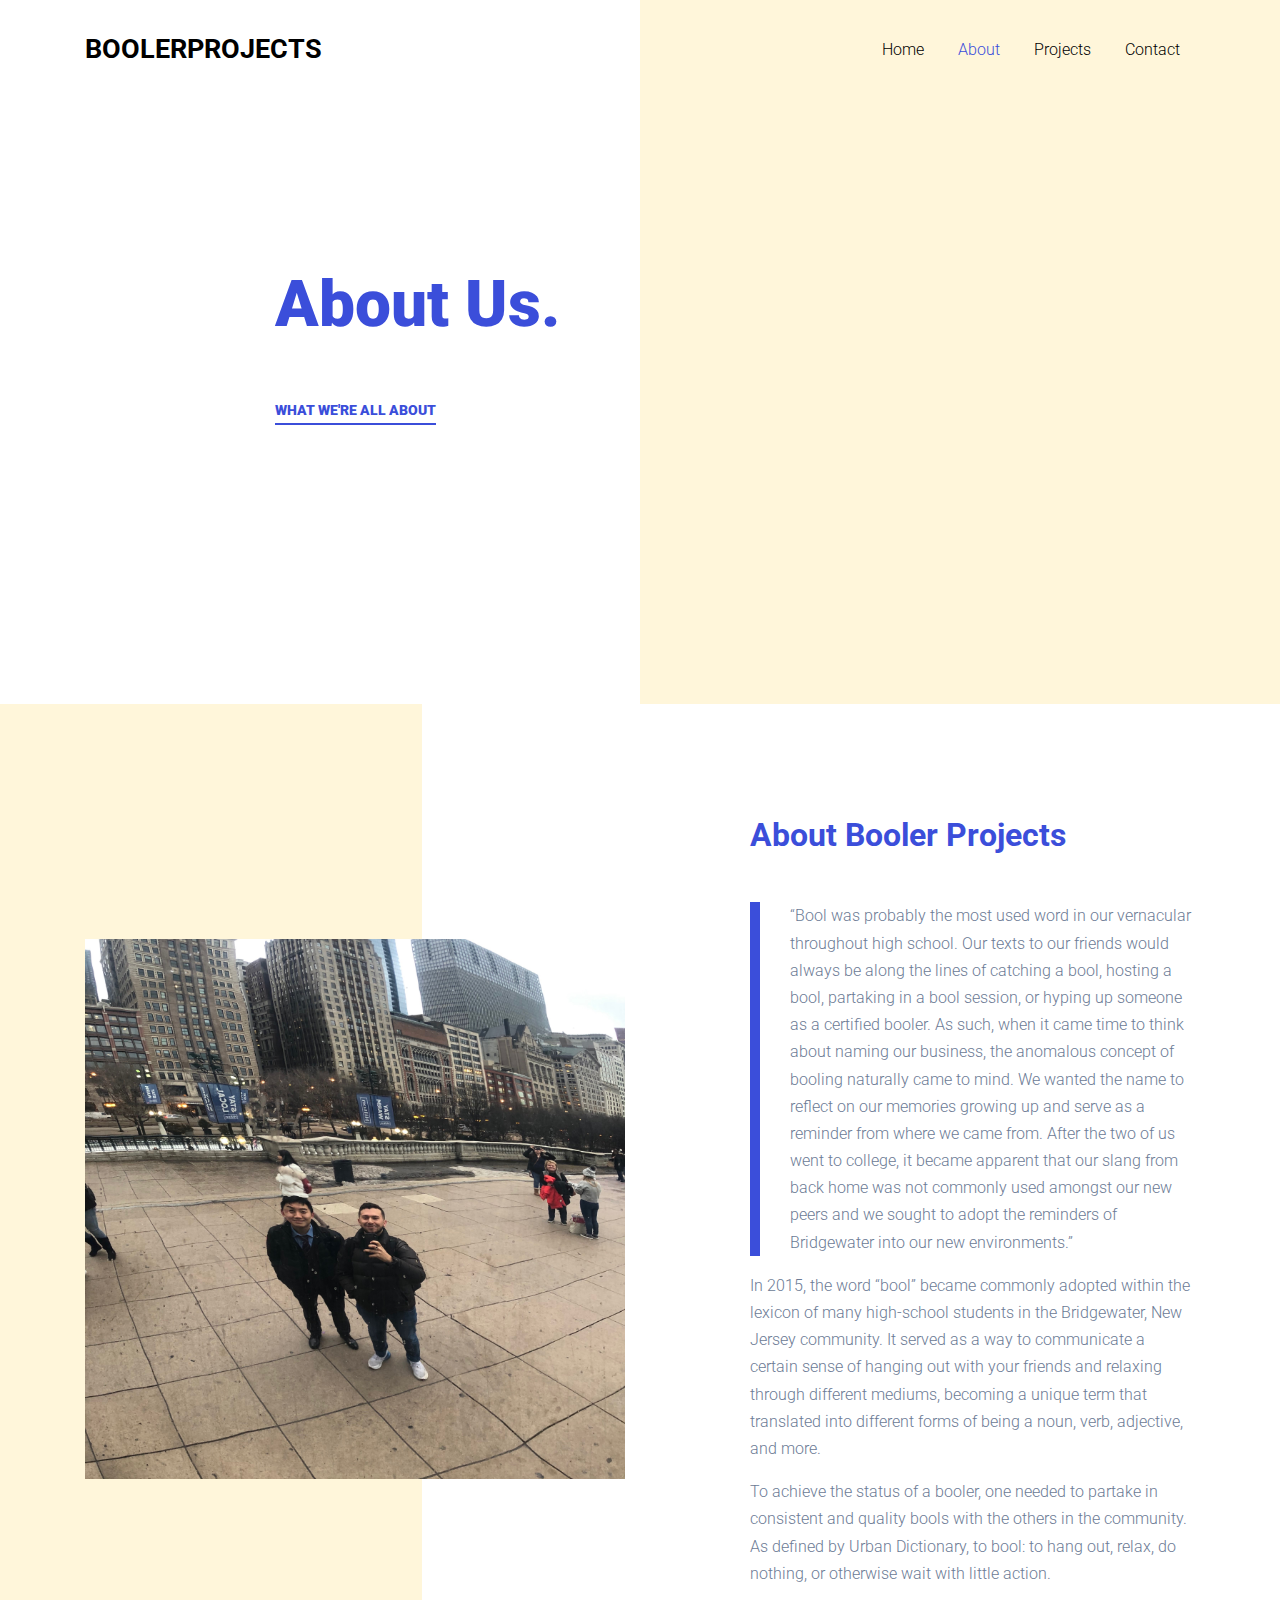
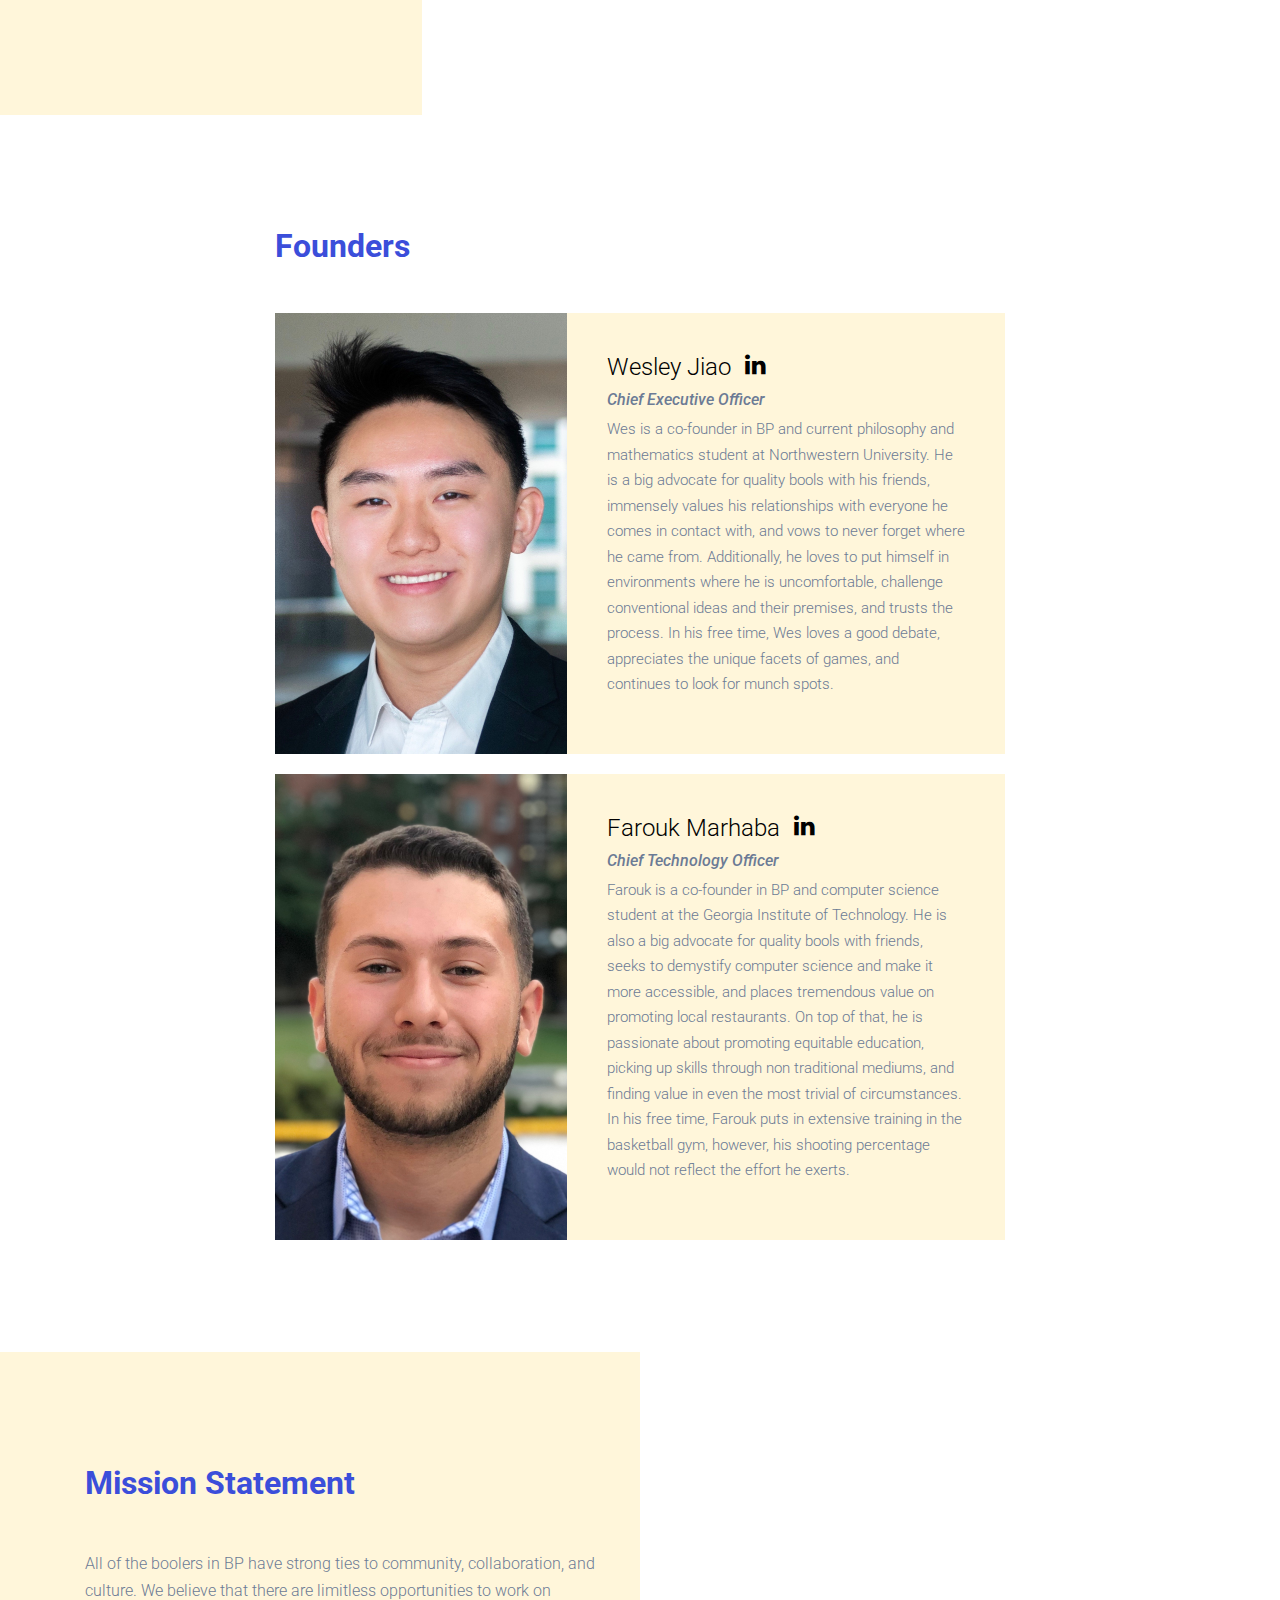
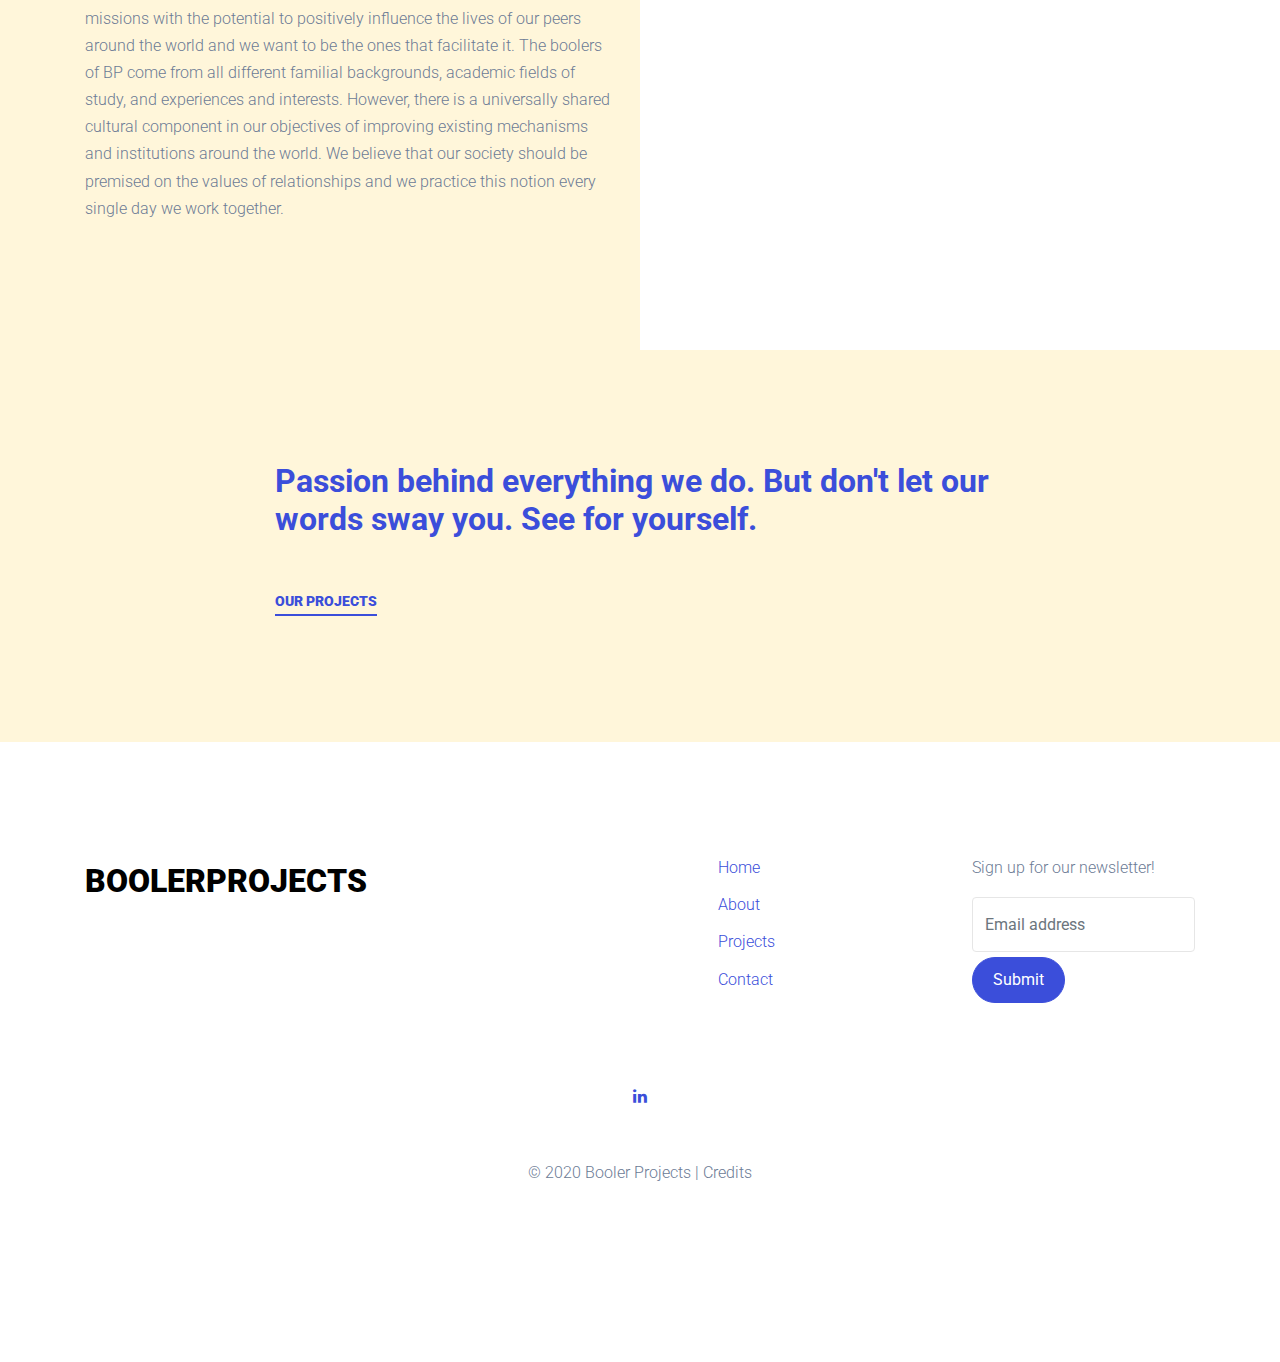
==== commit 0d6068f3: "edit mission statement formatting" ====
--- a/about.html
+++ b/about.html
@@ -149,7 +149,7 @@
 
   <div class="site-section bg-left-half" id="MissionStatement">
     <div class="container">
-      <div class="row align-items-center">
+      <div class="row align-items-center col-md-6">
         <div class="ml-auto">
           <h2 class="text-primary mb-5 font-weight-bold">Mission Statement</h2>
             <p>
